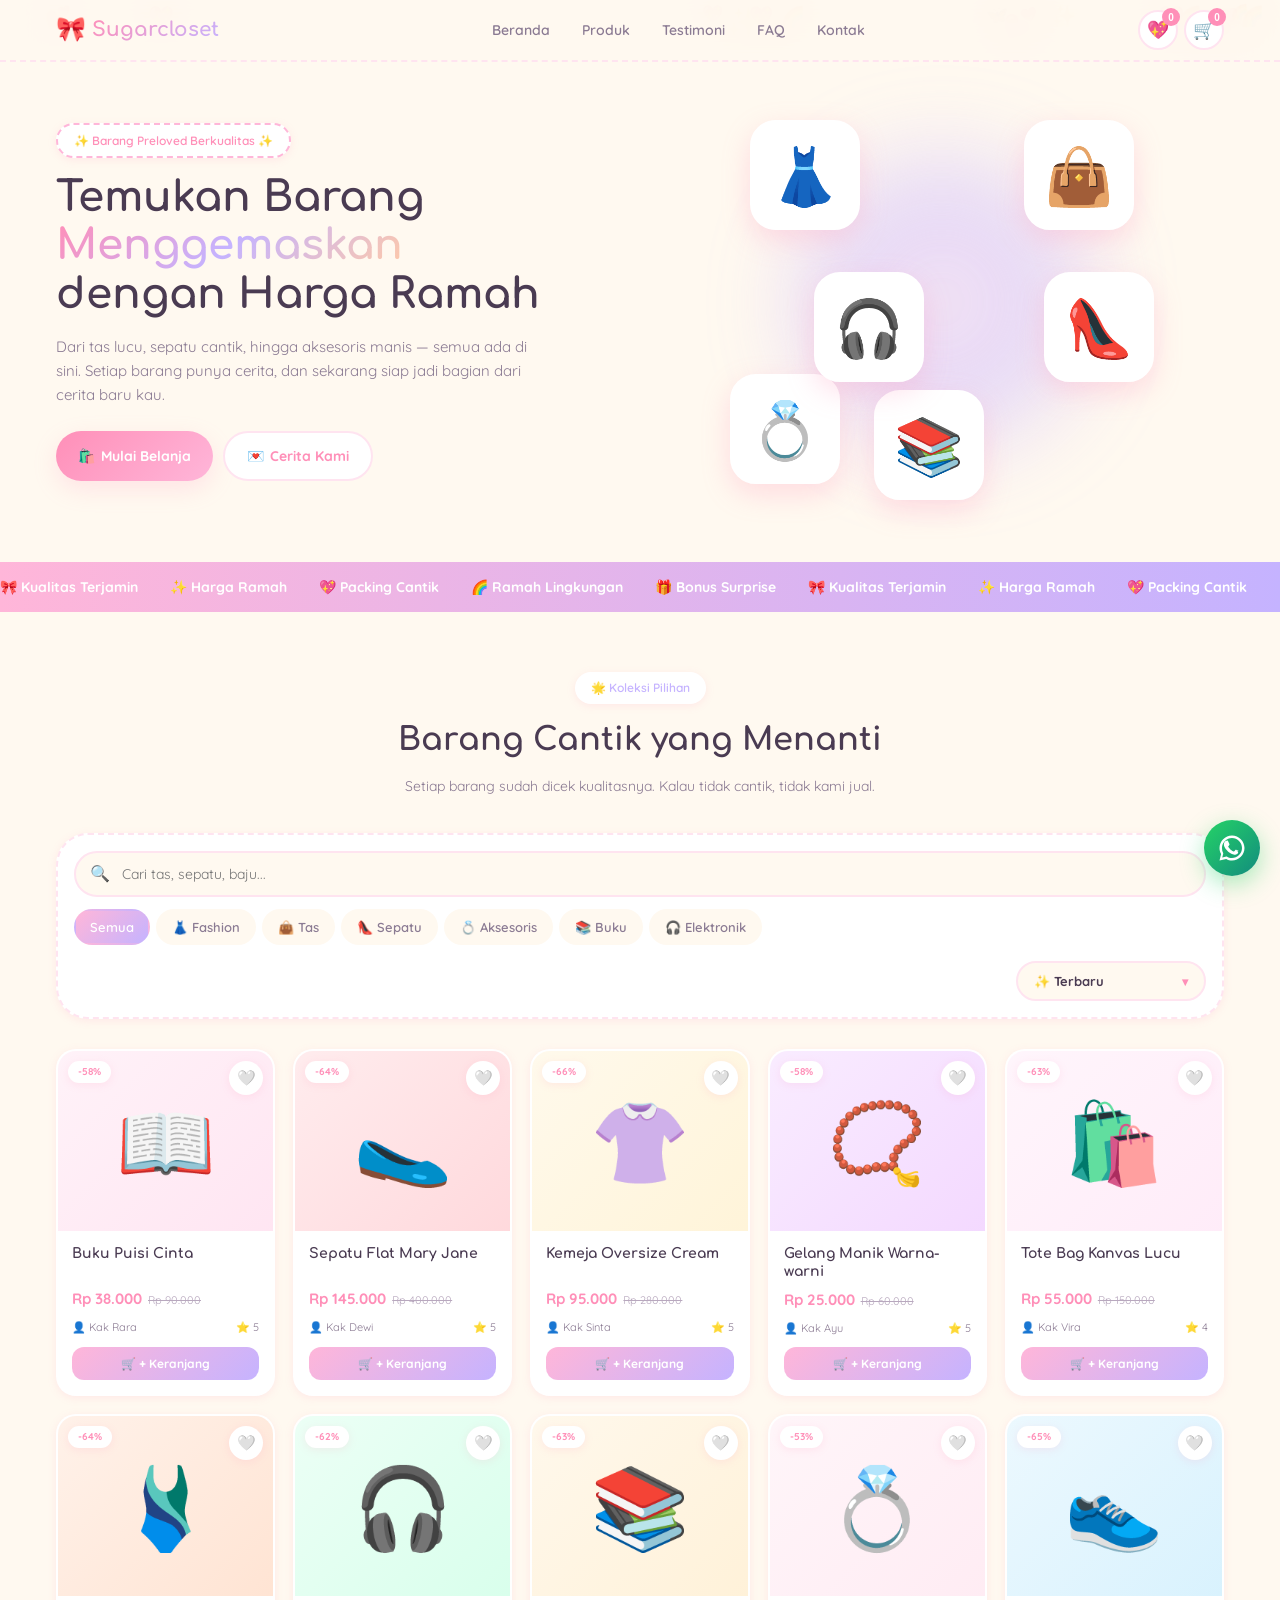
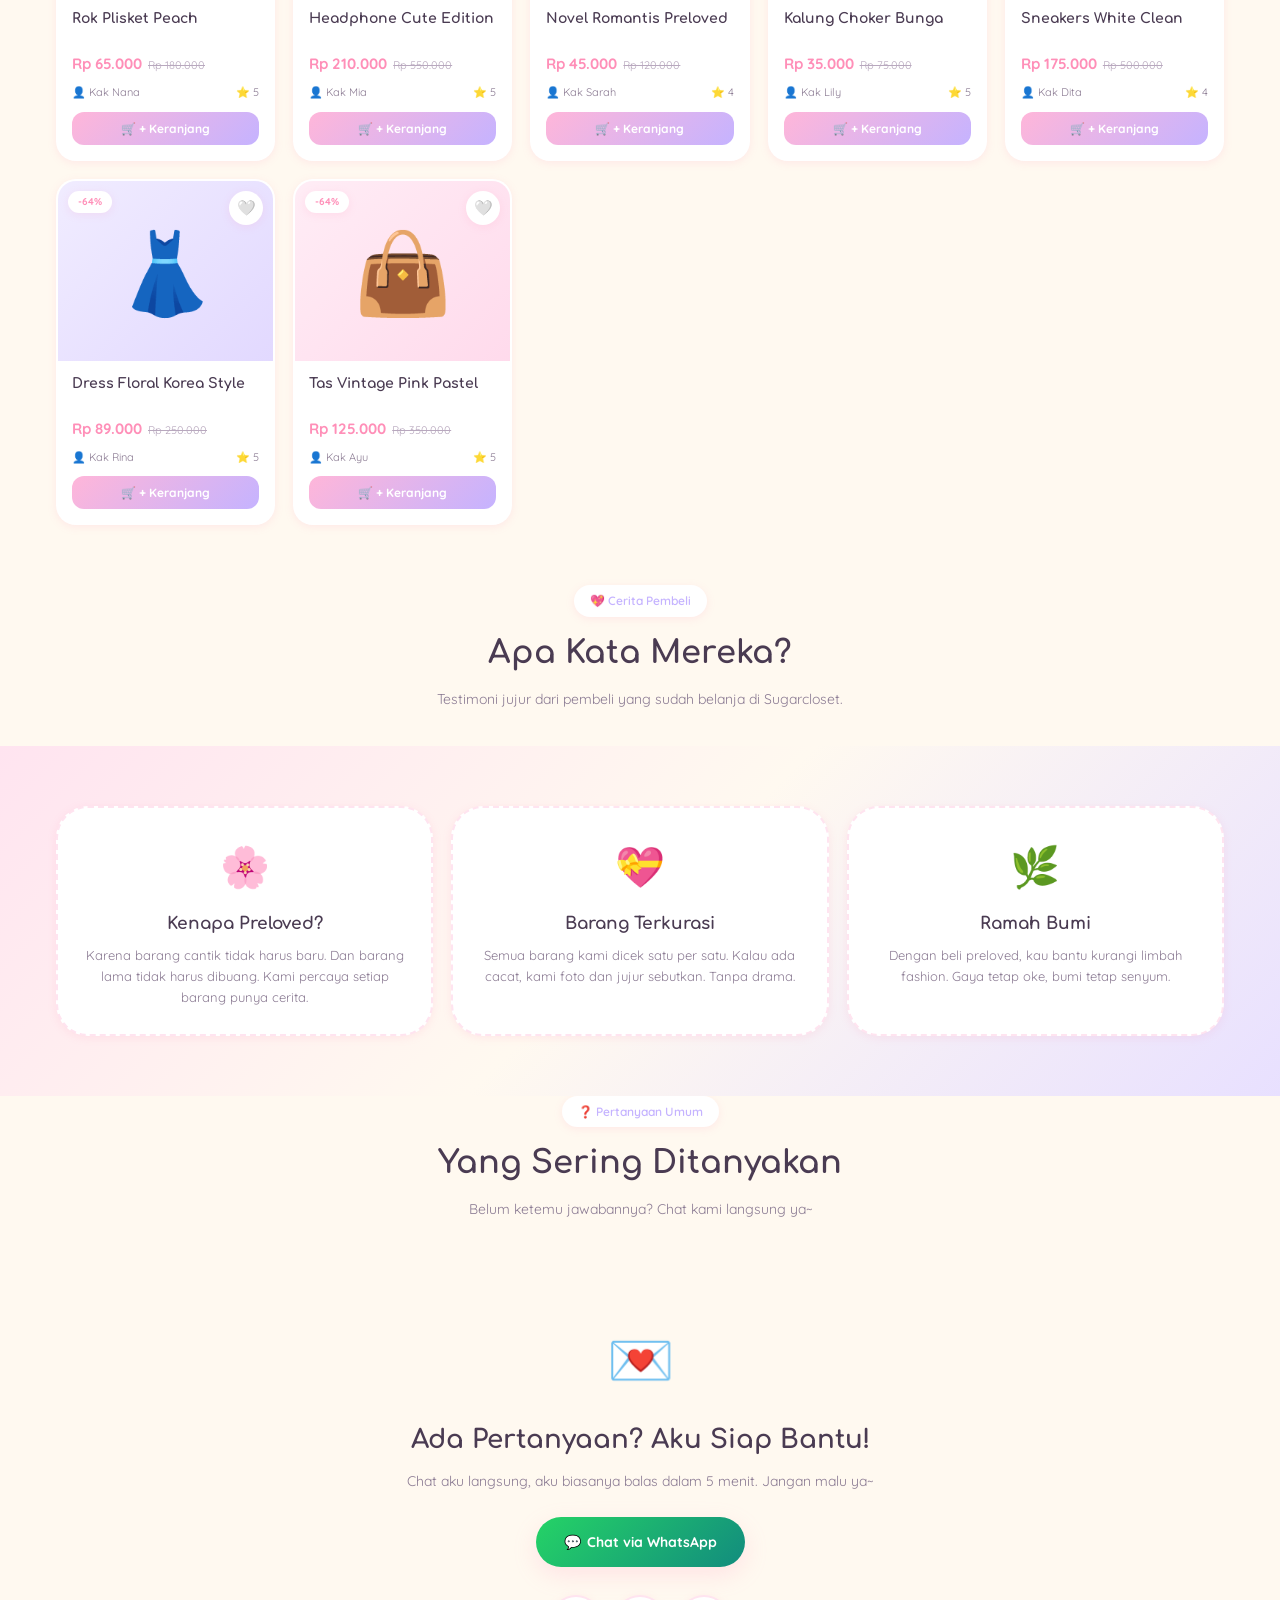
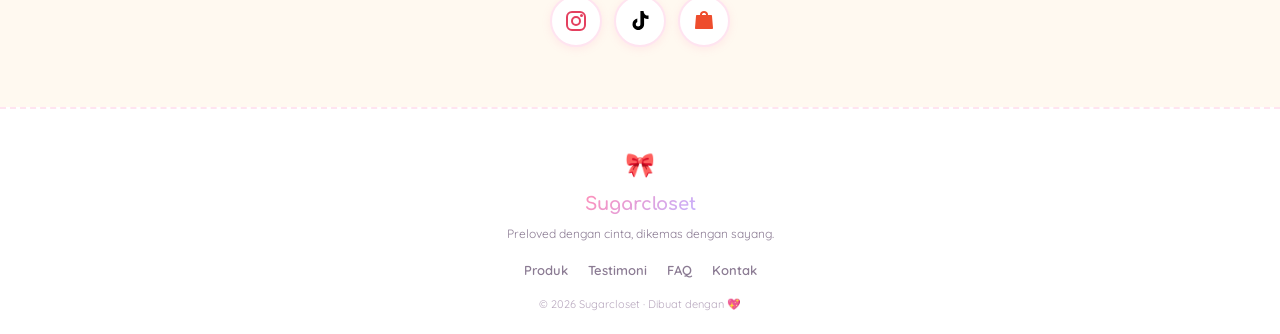
==== index.html @ 489ee8f9 "Update index.html" ====
<!DOCTYPE html>
<html lang="id">
<head>
<meta charset="UTF-8">
<meta name="viewport" content="width=device-width, initial-scale=1.0, maximum-scale=1.0">
<title>✿ Sugarcloset — Preloved dengan Cinta, Harga Ramah ✿</title>

<!-- SEO Meta Tags -->
<meta name="description" content="Sugarcloset — Toko preloved dengan barang cantik, harga ramah, dan packing menggemaskan. Tas, sepatu, dress, aksesoris, dan buku dengan kualitas terkurasi.">
<meta name="keywords" content="preloved, thrift, tas bekas, dress bekas, sepatu preloved, aksesoris murah, toko online, sugarcloset">
<meta name="author" content="Sugarcloset">
<meta name="theme-color" content="#FFB6D9">

<!-- Open Graph (WhatsApp, Facebook, dll) -->
<meta property="og:title" content="✿ Sugarcloset — Preloved dengan Cinta">
<meta property="og:description" content="Barang cantik, harga ramah, packing menggemaskan. Cek koleksi preloved pilihan kami!">
<meta property="og:type" content="website">
<meta property="og:image" content="https://hansxf-ui.github.io/preview.jpg">
<meta property="og:url" content="https://hansxf-ui.github.io/">
<meta property="og:site_name" content="Sugarcloset">

<!-- Twitter Card -->
<meta name="twitter:card" content="summary_large_image">
<meta name="twitter:title" content="✿ Sugarcloset — Preloved dengan Cinta">
<meta name="twitter:description" content="Barang cantik, harga ramah, packing menggemaskan.">

<link rel="preconnect" href="https://fonts.googleapis.com">
<link rel="preconnect" href="https://fonts.gstatic.com" crossorigin>
<link href="https://fonts.googleapis.com/css2?family=Quicksand:wght@400;500;600;700&family=Comfortaa:wght@400;600;700&display=swap" rel="stylesheet">
<link rel="stylesheet" href="style.css">
<link rel="icon" href="data:image/svg+xml,<svg xmlns='http://www.w3.org/2000/svg' viewBox='0 0 100 100'><text y='.9em' font-size='90'>🎀</text></svg>">

<!-- Structured Data (Google Rich Snippet) -->
<script type="application/ld+json">
{
  "@context": "https://schema.org",
  "@type": "Store",
  "name": "Sugarcloset",
  "description": "Toko preloved dengan barang cantik, harga ramah, dan packing menggemaskan.",
  "url": "https://hansxf-ui.github.io/",
  "telephone": "+6281234567890",
  "priceRange": "Rp",
  "address": {
    "@type": "PostalAddress",
    "addressCountry": "ID"
  },
  "aggregateRating": {
    "@type": "AggregateRating",
    "ratingValue": "4.9",
    "reviewCount": "127"
  }
}
</script>
</head>
<body>

<div class="floating-hearts" id="floatingHearts"></div>

<header class="header">
    <div class="container header-inner">
        <a href="#" class="logo">
            <span class="logo-icon">🎀</span>
            <span class="logo-text">Sugarcloset</span>
        </a>
        <nav class="nav">
            <a href="#home" class="nav-link">Beranda</a>
            <a href="#products" class="nav-link">Produk</a>
            <a href="#testimonials" class="nav-link">Testimoni</a>
            <a href="#faq" class="nav-link">FAQ</a>
            <a href="#contact" class="nav-link">Kontak</a>
        </nav>
        <div class="header-actions">
            <button class="icon-btn" id="favBtn" title="Favorit">
                <span>💖</span><span class="badge" id="favCount">0</span>
            </button>
            <button class="icon-btn" id="cartBtn" title="Keranjang">
                <span>🛒</span><span class="badge" id="cartCount">0</span>
            </button>
            <button class="icon-btn menu-btn" id="menuBtn" title="Menu">
                <span>☰</span>
            </button>
        </div>
    </div>
</header>

<section class="hero" id="home">
    <div class="container hero-inner">
        <div class="hero-content">
            <span class="hero-badge">✨ Barang Preloved Berkualitas ✨</span>
            <h1 class="hero-title">
                Temukan Barang<br>
                <span class="highlight">Menggemaskan</span><br>
                dengan Harga Ramah
            </h1>
            <p class="hero-desc">
                Dari tas lucu, sepatu cantik, hingga aksesoris manis — semua ada di sini.
                Setiap barang punya cerita, dan sekarang siap jadi bagian dari cerita baru kau.
            </p>
            <div class="hero-actions">
                <a href="#products" class="btn btn-primary"><span>🛍️</span> Mulai Belanja</a>
                <a href="#about" class="btn btn-secondary"><span>💌</span> Cerita Kami</a>
            </div>
        </div>

        <div class="hero-illustration">
            <div class="hero-blob"></div>
            <div class="hero-card c1">👗</div>
            <div class="hero-card c2">👜</div>
            <div class="hero-card c3">👠</div>
            <div class="hero-card c4">💍</div>
            <div class="hero-card c5">📚</div>
            <div class="hero-card c6">🎧</div>
        </div>
    </div>
</section>

<div class="marquee">
    <div class="marquee-track">
        <span>🎀 Kualitas Terjamin</span>
        <span>✨ Harga Ramah</span>
        <span>💖 Packing Cantik</span>
        <span>🌈 Ramah Lingkungan</span>
        <span>🎁 Bonus Surprise</span>
        <span>🎀 Kualitas Terjamin</span>
        <span>✨ Harga Ramah</span>
        <span>💖 Packing Cantik</span>
        <span>🌈 Ramah Lingkungan</span>
        <span>🎁 Bonus Surprise</span>
    </div>
</div>

<section class="products" id="products">
    <div class="container">
        <div class="section-head">
            <span class="section-badge">🌟 Koleksi Pilihan</span>
            <h2 class="section-title">Barang Cantik yang Menanti</h2>
            <p class="section-desc">Setiap barang sudah dicek kualitasnya. Kalau tidak cantik, tidak kami jual.</p>
        </div>

        <div class="filter-bar">
            <div class="search-box">
                <span class="search-icon">🔍</span>
                <input type="text" id="searchInput" placeholder="Cari tas, sepatu, baju...">
            </div>
            <div class="categories" id="categories">
                <button class="cat-btn active" data-cat="all">Semua</button>
                <button class="cat-btn" data-cat="fashion">👗 Fashion</button>
                <button class="cat-btn" data-cat="tas">👜 Tas</button>
                <button class="cat-btn" data-cat="sepatu">👠 Sepatu</button>
                <button class="cat-btn" data-cat="aksesoris">💍 Aksesoris</button>
                <button class="cat-btn" data-cat="buku">📚 Buku</button>
                <button class="cat-btn" data-cat="elektronik">🎧 Elektronik</button>
            </div>
            <div class="sort-box">
                <div class="custom-select" id="sortWrapper">
                    <button class="custom-select-btn" id="sortBtn" type="button">
                        <span id="sortLabel">✨ Terbaru</span>
                        <span class="custom-select-arrow">▾</span>
                    </button>
                    <div class="custom-select-options" id="sortOptions">
                        <div class="custom-select-option active" data-value="newest">✨ Terbaru</div>
                        <div class="custom-select-option" data-value="cheap">💰 Termurah</div>
                        <div class="custom-select-option" data-value="expensive">💎 Termahal</div>
                        <div class="custom-select-option" data-value="popular">🔥 Terpopuler</div>
                    </div>
                </div>
            </div>
        </div>

        <div class="product-grid" id="productGrid"></div>

        <div class="empty-state" id="emptyState" style="display:none;">
            <div class="empty-icon">🥺</div>
            <h3>Tidak ada barang ditemukan</h3>
            <p>Coba kata kunci lain atau pilih kategori berbeda ya~</p>
        </div>
    </div>
</section>

<!-- ═══ TESTIMONI ═══ -->
<section class="testimonials" id="testimonials">
    <div class="container">
        <div class="section-head">
            <span class="section-badge">💖 Cerita Pembeli</span>
            <h2 class="section-title">Apa Kata Mereka?</h2>
            <p class="section-desc">Testimoni jujur dari pembeli yang sudah belanja di Sugarcloset.</p>
        </div>
        <div class="testimonial-grid" id="testimonialGrid"></div>
    </div>
</section>

<section class="about" id="about">
    <div class="container about-inner">
        <div class="about-card">
            <div class="about-icon">🌸</div>
            <h3>Kenapa Preloved?</h3>
            <p>Karena barang cantik tidak harus baru. Dan barang lama tidak harus dibuang. Kami percaya setiap barang punya cerita.</p>
        </div>
        <div class="about-card">
            <div class="about-icon">💝</div>
            <h3>Barang Terkurasi</h3>
            <p>Semua barang kami dicek satu per satu. Kalau ada cacat, kami foto dan jujur sebutkan. Tanpa drama.</p>
        </div>
        <div class="about-card">
            <div class="about-icon">🌿</div>
            <h3>Ramah Bumi</h3>
            <p>Dengan beli preloved, kau bantu kurangi limbah fashion. Gaya tetap oke, bumi tetap senyum.</p>
        </div>
    </div>
</section>

<!-- ═══ FAQ ═══ -->
<section class="faq" id="faq">
    <div class="container">
        <div class="section-head">
            <span class="section-badge">❓ Pertanyaan Umum</span>
            <h2 class="section-title">Yang Sering Ditanyakan</h2>
            <p class="section-desc">Belum ketemu jawabannya? Chat kami langsung ya~</p>
        </div>
        <div class="faq-list" id="faqList"></div>
    </div>
</section>

<section class="contact" id="contact">
    <div class="container contact-inner">
        <div class="contact-emoji">💌</div>
        <h2 class="contact-title">Ada Pertanyaan? Aku Siap Bantu!</h2>
        <p class="contact-desc">Chat aku langsung, aku biasanya balas dalam 5 menit. Jangan malu ya~</p>
        <a href="https://wa.me/6281234567890?text=Halo%20kak%2C%20saya%20mau%20tanya" target="_blank" class="btn btn-wa">
            <span>💬</span> Chat via WhatsApp
        </a>
        <div class="socials">
            <a href="#" class="social social-ig" title="Instagram" target="_blank">
                <svg viewBox="0 0 24 24" fill="none" xmlns="http://www.w3.org/2000/svg">
                    <rect x="3" y="3" width="18" height="18" rx="5" stroke="currentColor" stroke-width="2"/>
                    <circle cx="12" cy="12" r="4" stroke="currentColor" stroke-width="2"/>
                    <circle cx="17.5" cy="6.5" r="1.5" fill="currentColor"/>
                </svg>
            </a>
            <a href="#" class="social social-tiktok" title="TikTok" target="_blank">
                <svg viewBox="0 0 24 24" fill="currentColor" xmlns="http://www.w3.org/2000/svg">
                    <path d="M19.5 6.5C18.4 6.5 17.4 6 16.7 5.2C16 4.4 15.6 3.4 15.6 2.3V2H12.4V15.2C12.4 16.5 11.4 17.5 10.1 17.5C8.8 17.5 7.8 16.5 7.8 15.2C7.8 14.2 8.4 13.3 9.3 12.9V9.6C6.6 10.1 4.5 12.4 4.5 15.2C4.5 18.4 7.1 21 10.3 21C13.5 21 16.1 18.4 16.1 15.2V9C17.2 9.7 18.5 10.1 19.9 10.1H20.5V6.5H19.5Z"/>
                </svg>
            </a>
            <a href="#" class="social social-shopee" title="Shopee" target="_blank">
                <svg viewBox="0 0 24 24" fill="currentColor" xmlns="http://www.w3.org/2000/svg">
                    <path d="M12 2C9.8 2 8 3.5 8 5.5V6H5C4.4 6 4 6.4 4 7L3 19C3 19.6 3.4 20 4 20H20C20.6 20 21 19.6 21 19L20 7C20 6.4 19.6 6 19 6H16V5.5C16 3.5 14.2 2 12 2ZM10 5.5C10 4.6 10.9 4 12 4C13.1 4 14 4.6 14 5.5V6H10V5.5Z"/>
                </svg>
            </a>
        </div>
    </div>
</section>

<footer class="footer">
    <div class="container footer-inner">
        <div class="footer-brand">
            <span class="logo-icon">🎀</span>
            <span class="logo-text">Sugarcloset</span>
            <p>Preloved dengan cinta, dikemas dengan sayang.</p>
        </div>
        <div class="footer-links">
            <a href="#products">Produk</a>
            <a href="#testimonials">Testimoni</a>
            <a href="#faq">FAQ</a>
            <a href="#contact">Kontak</a>
        </div>
        <div class="footer-copy"><p>© 2026 Sugarcloset · Dibuat dengan 💖</p></div>
    </div>
</footer>

<a href="https://wa.me/6281234567890?text=Halo%20kak%2C%20saya%20mau%20tanya" target="_blank" class="wa-float" id="waFloat" title="Chat WhatsApp">
    <svg viewBox="0 0 24 24" fill="currentColor" xmlns="http://www.w3.org/2000/svg">
        <path d="M17.5 14.4C17.2 14.2 15.7 13.5 15.4 13.4C15.1 13.3 14.9 13.2 14.7 13.5C14.5 13.8 14 14.4 13.8 14.6C13.6 14.8 13.5 14.8 13.2 14.7C12.9 14.5 11.9 14.2 10.7 13.1C9.8 12.3 9.2 11.3 9 11C8.9 10.7 9 10.6 9.2 10.4C9.3 10.3 9.5 10 9.6 9.9C9.7 9.7 9.8 9.6 9.9 9.4C10 9.2 10 9 9.9 8.8C9.8 8.7 9.2 7.2 8.9 6.6C8.7 6 8.4 6.1 8.2 6.1C8 6.1 7.8 6.1 7.5 6.1C7.3 6.1 6.9 6.2 6.6 6.5C6.3 6.8 5.5 7.6 5.5 9.1C5.5 10.6 6.6 12.1 6.7 12.3C6.9 12.4 8.7 15.3 11.5 16.5C13.8 17.5 14.3 17.4 14.7 17.3C15.1 17.3 16.4 16.7 16.7 16.1C17 15.5 17 15 16.9 14.9C16.8 14.8 16.7 14.7 16.4 14.6C16.1 14.5 15.4 14.2 15.1 14.1"/>
        <path d="M12 2C6.5 2 2 6.5 2 12C2 13.8 2.5 15.4 3.3 16.8L2 22L7.4 20.7C8.8 21.5 10.3 22 12 22C17.5 22 22 17.5 22 12C22 6.5 17.5 2 12 2ZM12 20C10.5 20 9.1 19.6 7.8 18.8L7.5 18.7L4.2 19.5L5 16.3L4.9 16C4.3 14.8 4 13.5 4 12C4 7.6 7.6 4 12 4C16.4 4 20 7.6 20 12C20 16.4 16.4 20 12 20Z"/>
    </svg>
    <span class="wa-float-tooltip">Chat kami 💬</span>
</a>

<button class="back-to-top" id="backToTop" title="Ke Atas">↑</button>

<div class="modal" id="productModal">
    <div class="modal-content">
        <button class="modal-close" id="modalClose">✖</button>
        <div class="modal-body" id="modalBody"></div>
    </div>
</div>

<div class="modal" id="cartModal">
    <div class="modal-content modal-cart">
        <button class="modal-close" id="cartClose">✖</button>
        <h2 class="modal-title">🛒 Keranjang Belanja</h2>
        <div id="cartItems" class="cart-items"></div>
        <div class="cart-total"><span>Total:</span><strong id="cartTotal">Rp 0</strong></div>
        <button class="btn btn-primary btn-full" id="checkoutBtn"><span>💌</span> Checkout Sekarang</button>
    </div>
</div>

<div class="modal" id="favModal">
    <div class="modal-content modal-cart">
        <button class="modal-close" id="favClose">✖</button>
        <h2 class="modal-title">💖 Favorit Kamu</h2>
        <div id="favItems" class="cart-items"></div>
    </div>
</div>

<div class="modal" id="checkoutModal">
    <div class="modal-content modal-checkout">
        <button class="modal-close" id="checkoutClose">✖</button>
        <h2 class="modal-title">📝 Isi Data Pengiriman</h2>
        <p class="modal-subtitle">Data ini akan dikirim ke penjual via WhatsApp</p>

        <form id="checkoutForm" class="checkout-form">
            <div class="form-row">
                <label>Nama Penerima *</label>
                <input type="text" id="cName" required placeholder="Contoh: Rina Ayu">
            </div>
            <div class="form-row">
                <label>No. WhatsApp *</label>
                <input type="tel" id="cPhone" required placeholder="08123456789">
            </div>
            <div class="form-row">
                <label>Alamat Lengkap *</label>
                <textarea id="cAddress" required rows="3" placeholder="Jalan, No. Rumah, Kelurahan, Kecamatan, Kota, Kode Pos"></textarea>
            </div>
            <div class="form-row">
                <label>Catatan (opsional)</label>
                <textarea id="cNotes" rows="2" placeholder="Contoh: Tolong packing rapi, warna alternatif, dll"></textarea>
            </div>
            <div class="checkout-summary">
                <div class="checkout-summary-row">
                    <span>Total Item:</span>
                    <strong id="coItems">0</strong>
                </div>
                <div class="checkout-summary-row">
                    <span>Total Bayar:</span>
                    <strong id="coTotal">Rp 0</strong>
                </div>
            </div>
            <div class="checkout-actions">
                <button type="button" class="btn btn-secondary" id="checkoutCancel">Batal</button>
                <button type="submit" class="btn btn-wa"><span>💬</span> Kirim ke WhatsApp</button>
            </div>
        </form>
    </div>
</div>

<div class="toast" id="toast"></div>

<script src="products.js"></script>
<script src="script.js"></script>
</body>
</html>
---- style.css ----
/* ═══════════════════════════════════════════
   SUGARCLOSET — Clean Final
   ═══════════════════════════════════════════ */

:root {
    --pink: #FFB6D9;
    --pink-dark: #FF8FB8;
    --pink-light: #FFE4F0;
    --lavender: #C5B3FF;
    --mint: #B3FFD9;
    --peach: #FFC9A8;
    --cream: #FFF9F0;
    --text: #4A3B52;
    --text-soft: #8B7B93;
    --text-mute: #B8A8BE;
    --white: #FFFFFF;
    --shadow-sm: 0 2px 8px rgba(255, 143, 184, 0.15);
    --shadow-md: 0 8px 24px rgba(255, 143, 184, 0.20);
    --shadow-lg: 0 16px 48px rgba(255, 143, 184, 0.25);
    --radius-sm: 12px;
    --radius-md: 20px;
    --radius-lg: 32px;
    --radius-xl: 40px;
    --font-head: 'Comfortaa', cursive;
    --font-body: 'Quicksand', sans-serif;
}

* { margin: 0; padding: 0; box-sizing: border-box; }
html { scroll-behavior: smooth; }

body {
    font-family: var(--font-body);
    background: var(--cream);
    color: var(--text);
    line-height: 1.6;
    overflow-x: hidden;
    width: 100%;
}

img, svg { max-width: 100%; height: auto; }

.container {
    max-width: 1200px;
    margin: 0 auto;
    padding: 0 16px;
    width: 100%;
}

/* ═══ Floating ═══ */
.floating-hearts {
    position: fixed;
    top: 0; left: 0;
    width: 100%; height: 100%;
    pointer-events: none;
    z-index: 0;
    overflow: hidden;
}

.floating-hearts span {
    position: absolute;
    font-size: 18px;
    opacity: 0.35;
    animation: floatUp linear infinite;
}

@keyframes floatUp {
    0% { transform: translateY(100vh) rotate(0deg); opacity: 0; }
    10% { opacity: 0.35; }
    90% { opacity: 0.35; }
    100% { transform: translateY(-100px) rotate(360deg); opacity: 0; }
}

/* ═══ Header ═══ */
.header {
    position: sticky;
    top: 0;
    background: rgba(255, 249, 240, 0.9);
    backdrop-filter: blur(20px);
    -webkit-backdrop-filter: blur(20px);
    border-bottom: 2px dashed var(--pink-light);
    z-index: 100;
    padding: 10px 0;
}

.header-inner {
    display: flex;
    align-items: center;
    justify-content: space-between;
    gap: 12px;
    position: relative;
}

.logo {
    display: flex;
    align-items: center;
    gap: 6px;
    text-decoration: none;
    color: var(--text);
    font-family: var(--font-head);
    font-weight: 700;
    font-size: 20px;
    flex-shrink: 0;
}

.logo-icon { font-size: 24px; }

.logo-text {
    background: linear-gradient(135deg, var(--pink-dark), var(--lavender));
    -webkit-background-clip: text;
    -webkit-text-fill-color: transparent;
    background-clip: text;
}

.nav { display: flex; gap: 4px; }

.nav-link {
    text-decoration: none;
    color: var(--text-soft);
    font-weight: 600;
    padding: 8px 14px;
    border-radius: var(--radius-sm);
    transition: all 0.3s;
    font-size: 14px;
}

.nav-link:hover {
    background: var(--pink-light);
    color: var(--pink-dark);
}

.header-actions { display: flex; gap: 6px; flex-shrink: 0; }

.icon-btn {
    background: var(--white);
    border: 2px solid var(--pink-light);
    width: 40px;
    height: 40px;
    border-radius: 50%;
    cursor: pointer;
    display: flex;
    align-items: center;
    justify-content: center;
    font-size: 18px;
    position: relative;
    transition: all 0.3s;
    padding: 0;
}

.icon-btn:hover {
    transform: scale(1.08);
    border-color: var(--pink);
}

.badge {
    position: absolute;
    top: -4px;
    right: -4px;
    background: var(--pink-dark);
    color: white;
    font-size: 10px;
    font-weight: 700;
    min-width: 18px;
    height: 18px;
    border-radius: 50%;
    display: flex;
    align-items: center;
    justify-content: center;
    padding: 0 4px;
}

.menu-btn { display: none; }

/* ═══ Hero ═══ */
.hero {
    padding: 50px 0 70px;
    position: relative;
    z-index: 1;
}

.hero-inner {
    display: grid;
    grid-template-columns: 1fr 1fr;
    gap: 40px;
    align-items: center;
}

.hero-badge {
    display: inline-block;
    background: var(--white);
    color: var(--pink-dark);
    padding: 6px 16px;
    border-radius: var(--radius-xl);
    font-size: 12px;
    font-weight: 600;
    margin-bottom: 16px;
    box-shadow: var(--shadow-sm);
    border: 2px dashed var(--pink);
}

.hero-title {
    font-family: var(--font-head);
    font-size: 42px;
    font-weight: 700;
    line-height: 1.15;
    margin-bottom: 16px;
    color: var(--text);
}

.highlight {
    background: linear-gradient(135deg, var(--pink-dark), var(--lavender), var(--peach));
    -webkit-background-clip: text;
    -webkit-text-fill-color: transparent;
    background-clip: text;
}

.hero-desc {
    font-size: 15px;
    color: var(--text-soft);
    margin-bottom: 24px;
    max-width: 480px;
}

.hero-actions {
    display: flex;
    gap: 10px;
    flex-wrap: wrap;
}

/* ═══ Buttons ═══ */
.btn {
    display: inline-flex;
    align-items: center;
    gap: 6px;
    padding: 12px 22px;
    border-radius: var(--radius-xl);
    font-family: var(--font-body);
    font-weight: 700;
    font-size: 14px;
    cursor: pointer;
    text-decoration: none;
    border: none;
    transition: all 0.3s;
    white-space: nowrap;
}

.btn-primary {
    background: linear-gradient(135deg, var(--pink-dark), var(--pink));
    color: white;
    box-shadow: var(--shadow-md);
}

.btn-primary:hover {
    transform: translateY(-3px);
    box-shadow: var(--shadow-lg);
}

.btn-secondary {
    background: var(--white);
    color: var(--pink-dark);
    border: 2px solid var(--pink-light);
}

.btn-secondary:hover {
    background: var(--pink-light);
    transform: translateY(-3px);
}

.btn-wa {
    background: linear-gradient(135deg, #25D366, #128C7E);
    color: white;
    box-shadow: var(--shadow-md);
    padding: 14px 28px;
}

.btn-wa:hover {
    transform: translateY(-3px);
    box-shadow: var(--shadow-lg);
}

.btn-full { width: 100%; justify-content: center; }

/* ═══ Hero Illustration ═══ */
.hero-illustration {
    position: relative;
    width: 100%;
    max-width: 400px;
    height: 380px;
    margin: 0 auto;
}

.hero-blob {
    position: absolute;
    top: 50%; left: 50%;
    transform: translate(-50%, -50%);
    width: 320px; height: 320px;
    background: radial-gradient(circle, #FFE4F0 0%, #C5B3FF 50%, transparent 70%);
    border-radius: 50%;
    filter: blur(45px);
    opacity: 0.6;
    z-index: 1;
    animation: pulse 4s ease-in-out infinite;
}

@keyframes pulse {
    0%, 100% { transform: translate(-50%, -50%) scale(1); }
    50% { transform: translate(-50%, -50%) scale(1.08); }
}

.hero-card {
    position: absolute;
    background: var(--white);
    border-radius: 26px;
    box-shadow: 0 10px 28px rgba(255, 143, 184, 0.28);
    font-size: 56px;
    line-height: 1;
    display: flex;
    align-items: center;
    justify-content: center;
    width: 110px;
    height: 110px;
    z-index: 2;
    border: 3px solid var(--white);
    transition: transform 0.3s;
}

.hero-card:hover {
    transform: scale(1.15) rotate(5deg);
}

.c1 { top: 2%;   left: 2%;    animation: float1 6s ease-in-out infinite; }
.c2 { top: 2%;   right: 2%;   animation: float2 5s ease-in-out infinite; }
.c3 { top: 42%;  right: -3%;  animation: float3 7s ease-in-out infinite; }
.c4 { bottom: 2%; left: -3%;  animation: float1 6.5s ease-in-out infinite; }
.c5 { bottom: -2%; left: 33%; animation: float2 5.5s ease-in-out infinite; }
.c6 { top: 42%;  left: 18%;   animation: float3 8s ease-in-out infinite; }

@keyframes float1 {
    0%, 100% { transform: translateY(0) rotate(0deg); }
    50% { transform: translateY(-12px) rotate(4deg); }
}
@keyframes float2 {
    0%, 100% { transform: translateY(0) rotate(0deg); }
    50% { transform: translateY(-16px) rotate(-4deg); }
}
@keyframes float3 {
    0%, 100% { transform: translateY(0) rotate(0deg); }
    50% { transform: translateY(-10px) rotate(2deg); }
}

/* ═══ Marquee ═══ */
.marquee {
    background: linear-gradient(90deg, var(--pink), var(--lavender), var(--peach), var(--pink));
    background-size: 300% 100%;
    padding: 14px 0;
    overflow: hidden;
    animation: gradientShift 8s ease infinite;
}

@keyframes gradientShift {
    0%, 100% { background-position: 0% 50%; }
    50% { background-position: 100% 50%; }
}

.marquee-track {
    display: flex;
    gap: 32px;
    animation: scroll 30s linear infinite;
    white-space: nowrap;
    width: fit-content;
}

.marquee-track span {
    color: white;
    font-weight: 700;
    font-size: 14px;
}

@keyframes scroll {
    from { transform: translateX(0); }
    to { transform: translateX(-50%); }
}

/* ═══ Sections ═══ */
.products { padding: 60px 0; position: relative; z-index: 1; }

.section-head { text-align: center; margin-bottom: 36px; }

.section-badge {
    display: inline-block;
    background: var(--white);
    color: var(--lavender);
    padding: 6px 16px;
    border-radius: var(--radius-xl);
    font-size: 12px;
    font-weight: 600;
    margin-bottom: 10px;
    box-shadow: var(--shadow-sm);
}

.section-title {
    font-family: var(--font-head);
    font-size: 32px;
    font-weight: 700;
    margin-bottom: 10px;
    color: var(--text);
}

.section-desc {
    color: var(--text-soft);
    font-size: 14px;
    max-width: 480px;
    margin: 0 auto;
}

/* ═══ Filter ═══ */
.filter-bar {
    background: var(--white);
    padding: 16px;
    border-radius: var(--radius-lg);
    box-shadow: var(--shadow-sm);
    margin-bottom: 30px;
    display: flex;
    flex-direction: column;
    gap: 12px;
    border: 2px dashed var(--pink-light);
}

.search-box { position: relative; }

.search-icon {
    position: absolute;
    left: 16px;
    top: 50%;
    transform: translateY(-50%);
    font-size: 16px;
    pointer-events: none;
}

#searchInput {
    width: 100%;
    padding: 12px 16px 12px 46px;
    border: 2px solid var(--pink-light);
    border-radius: var(--radius-xl);
    font-family: var(--font-body);
    font-size: 14px;
    outline: none;
    transition: all 0.3s;
    background: var(--cream);
    color: var(--text);
}

#searchInput:focus {
    border-color: var(--pink);
    background: var(--white);
}

.categories {
    display: flex;
    gap: 6px;
    overflow-x: auto;
    padding-bottom: 4px;
    -webkit-overflow-scrolling: touch;
    scrollbar-width: none;
}

.categories::-webkit-scrollbar { display: none; }

.cat-btn {
    background: var(--cream);
    border: 2px solid transparent;
    padding: 8px 14px;
    border-radius: var(--radius-xl);
    font-family: var(--font-body);
    font-weight: 600;
    font-size: 13px;
    cursor: pointer;
    transition: all 0.3s;
    color: var(--text-soft);
    white-space: nowrap;
    flex-shrink: 0;
}

.cat-btn:hover { background: var(--pink-light); color: var(--pink-dark); }

.cat-btn.active {
    background: linear-gradient(135deg, var(--pink), var(--lavender));
    color: white;
}

/* ═══ Custom Dropdown ═══ */
.sort-box {
    display: flex;
    justify-content: flex-end;
    position: relative;
}

.custom-select {
    position: relative;
    width: 100%;
    max-width: 190px;
}

.custom-select-btn {
    width: 100%;
    padding: 10px 16px;
    border: 2px solid var(--pink-light);
    border-radius: var(--radius-xl);
    background: var(--cream);
    font-family: var(--font-body);
    font-weight: 700;
    font-size: 13px;
    color: var(--text);
    cursor: pointer;
    display: flex;
    align-items: center;
    justify-content: space-between;
    gap: 8px;
    transition: all 0.3s;
}

.custom-select-btn:hover,
.custom-select.open .custom-select-btn {
    border-color: var(--pink);
    background: var(--white);
    box-shadow: var(--shadow-sm);
}

.custom-select-arrow {
    font-size: 12px;
    color: var(--pink-dark);
    transition: transform 0.3s;
}

.custom-select.open .custom-select-arrow {
    transform: rotate(180deg);
}

.custom-select-options {
    position: absolute;
    top: calc(100% + 6px);
    right: 0;
    min-width: 100%;
    background: var(--white);
    border: 2px solid var(--pink-light);
    border-radius: var(--radius-md);
    box-shadow: var(--shadow-md);
    padding: 6px;
    display: none;
    flex-direction: column;
    gap: 2px;
    z-index: 50;
}

.custom-select.open .custom-select-options {
    display: flex;
    animation: dropdownIn 0.2s ease;
}

@keyframes dropdownIn {
    from { opacity: 0; transform: translateY(-6px); }
    to { opacity: 1; transform: translateY(0); }
}

.custom-select-option {
    padding: 10px 14px;
    border-radius: var(--radius-sm);
    font-size: 13px;
    font-weight: 600;
    color: var(--text-soft);
    cursor: pointer;
    transition: all 0.2s;
    white-space: nowrap;
}

.custom-select-option:hover {
    background: var(--pink-light);
    color: var(--pink-dark);
}

.custom-select-option.active {
    background: linear-gradient(135deg, var(--pink), var(--lavender));
    color: white;
}

/* ═══ Product Grid ═══ */
.product-grid {
    display: grid;
    grid-template-columns: repeat(auto-fill, minmax(200px, 1fr));
    gap: 18px;
}

.product-card {
    background: var(--white);
    border-radius: var(--radius-md);
    overflow: hidden;
    box-shadow: var(--shadow-sm);
    transition: all 0.3s;
    cursor: pointer;
    position: relative;
    border: 2px solid transparent;
}

.product-card:hover {
    transform: translateY(-6px);
    box-shadow: var(--shadow-lg);
    border-color: var(--pink-light);
}

.product-image {
    height: 180px;
    display: flex;
    align-items: center;
    justify-content: center;
    font-size: 80px;
    position: relative;
    overflow: hidden;
}

.product-emoji {
    transition: transform 0.4s;
    position: relative;
    z-index: 1;
}

.product-card:hover .product-emoji {
    transform: scale(1.15) rotate(-5deg);
}

.product-badge {
    position: absolute;
    top: 10px;
    left: 10px;
    background: var(--white);
    padding: 3px 10px;
    border-radius: var(--radius-xl);
    font-size: 10px;
    font-weight: 700;
    color: var(--pink-dark);
    box-shadow: var(--shadow-sm);
    z-index: 2;
}

.fav-toggle {
    position: absolute;
    top: 10px;
    right: 10px;
    background: var(--white);
    border: none;
    width: 34px;
    height: 34px;
    border-radius: 50%;
    cursor: pointer;
    font-size: 15px;
    display: flex;
    align-items: center;
    justify-content: center;
    box-shadow: var(--shadow-sm);
    transition: all 0.3s;
    z-index: 2;
    padding: 0;
}

.fav-toggle:hover { transform: scale(1.15); }
.fav-toggle.active { background: var(--pink-light); }

.product-info { padding: 14px; }

.product-name {
    font-family: var(--font-head);
    font-size: 14px;
    font-weight: 700;
    margin-bottom: 6px;
    color: var(--text);
    line-height: 1.3;
    min-height: 36px;
}

.product-price-row {
    display: flex;
    align-items: baseline;
    gap: 6px;
    margin-bottom: 8px;
    flex-wrap: wrap;
}

.product-price {
    font-size: 15px;
    font-weight: 700;
    color: var(--pink-dark);
}

.product-original {
    font-size: 11px;
    color: var(--text-mute);
    text-decoration: line-through;
}

.product-meta {
    display: flex;
    justify-content: space-between;
    align-items: center;
    font-size: 11px;
    color: var(--text-soft);
    margin-bottom: 10px;
}

.product-add {
    width: 100%;
    padding: 9px;
    background: linear-gradient(135deg, var(--pink), var(--lavender));
    color: white;
    border: none;
    border-radius: var(--radius-sm);
    font-family: var(--font-body);
    font-weight: 700;
    font-size: 12px;
    cursor: pointer;
    transition: all 0.3s;
}

.product-add:hover { transform: scale(1.03); }

/* ═══ Empty ═══ */
.empty-state { text-align: center; padding: 50px 20px; }
.empty-icon { font-size: 60px; margin-bottom: 16px; }
.empty-state h3 {
    font-family: var(--font-head);
    color: var(--text);
    margin-bottom: 6px;
    font-size: 18px;
}
.empty-state p { color: var(--text-soft); font-size: 14px; }

/* ═══ About ═══ */
.about {
    padding: 60px 0;
    background: linear-gradient(135deg, var(--pink-light) 0%, var(--cream) 50%, #E8E0FF 100%);
    position: relative;
    z-index: 1;
}

.about-inner {
    display: grid;
    grid-template-columns: repeat(auto-fit, minmax(240px, 1fr));
    gap: 18px;
}

.about-card {
    background: var(--white);
    padding: 26px 20px;
    border-radius: var(--radius-lg);
    text-align: center;
    box-shadow: var(--shadow-sm);
    transition: all 0.3s;
    border: 2px dashed var(--pink-light);
}

.about-card:hover { transform: translateY(-6px); box-shadow: var(--shadow-md); }
.about-icon { font-size: 40px; margin-bottom: 12px; }
.about-card h3 {
    font-family: var(--font-head);
    font-size: 17px;
    margin-bottom: 8px;
    color: var(--text);
}
.about-card p { color: var(--text-soft); font-size: 13px; }

/* ═══ Contact ═══ */
.contact { padding: 60px 0; text-align: center; position: relative; z-index: 1; }
.contact-emoji { font-size: 54px; margin-bottom: 16px; animation: bounce 2s infinite; }

@keyframes bounce {
    0%, 100% { transform: translateY(0); }
    50% { transform: translateY(-6px); }
}

.contact-title {
    font-family: var(--font-head);
    font-size: 26px;
    margin-bottom: 10px;
    color: var(--text);
}

.contact-desc { color: var(--text-soft); margin-bottom: 24px; font-size: 14px; }

.socials {
    display: flex;
    justify-content: center;
    gap: 12px;
    margin-top: 28px;
}

.social {
    width: 52px;
    height: 52px;
    background: var(--white);
    border-radius: 50%;
    display: flex;
    align-items: center;
    justify-content: center;
    text-decoration: none;
    box-shadow: var(--shadow-sm);
    transition: all 0.3s;
    border: 2px solid var(--pink-light);
}

.social svg {
    width: 24px;
    height: 24px;
    display: block;
}

.social-ig { color: #E4405F; }
.social-tiktok { color: #000000; }
.social-shopee { color: #EE4D2D; }

.social-ig:hover { background: #FFE0E9; border-color: #FFB0C8; transform: translateY(-4px) rotate(-8deg); }
.social-tiktok:hover { background: #E8E8E8; border-color: #B0B0B0; transform: translateY(-4px) rotate(-8deg); }
.social-shopee:hover { background: #FFE5DC; border-color: #FFB89E; transform: translateY(-4px) rotate(-8deg); }

/* ═══ Footer ═══ */
.footer {
    background: var(--white);
    padding: 36px 0 20px;
    border-top: 2px dashed var(--pink-light);
    position: relative;
    z-index: 1;
}

.footer-inner {
    display: flex;
    flex-direction: column;
    align-items: center;
    gap: 16px;
    text-align: center;
}

.footer-brand {
    display: flex;
    flex-direction: column;
    align-items: center;
    gap: 6px;
}

.footer-brand .logo-text {
    font-family: var(--font-head);
    font-weight: 700;
    font-size: 18px;
    background: linear-gradient(135deg, var(--pink-dark), var(--lavender));
    -webkit-background-clip: text;
    -webkit-text-fill-color: transparent;
    background-clip: text;
}

.footer-brand p { color: var(--text-soft); font-size: 12px; }

.footer-links { display: flex; gap: 20px; }
.footer-links a {
    color: var(--text-soft);
    text-decoration: none;
    font-weight: 600;
    font-size: 13px;
    transition: color 0.3s;
}
.footer-links a:hover { color: var(--pink-dark); }
.footer-copy { color: var(--text-mute); font-size: 11px; }

/* ═══ Modal ═══ */
.modal {
    position: fixed;
    inset: 0;
    background: rgba(74, 59, 82, 0.5);
    backdrop-filter: blur(8px);
    -webkit-backdrop-filter: blur(8px);
    display: none;
    align-items: center;
    justify-content: center;
    z-index: 1000;
    padding: 16px;
}

.modal.open { display: flex; }

.modal-content {
    background: var(--cream);
    border-radius: var(--radius-lg);
    max-width: 480px;
    width: 100%;
    max-height: 90vh;
    overflow-y: auto;
    position: relative;
    animation: slideUp 0.4s ease;
    border: 3px solid var(--white);
    box-shadow: var(--shadow-lg);
}

@keyframes slideUp {
    from { transform: translateY(30px); opacity: 0; }
    to { transform: translateY(0); opacity: 1; }
}

.modal-close {
    position: absolute;
    top: 12px;
    right: 12px;
    background: var(--white);
    border: none;
    width: 32px;
    height: 32px;
    border-radius: 50%;
    cursor: pointer;
    font-size: 14px;
    z-index: 10;
    box-shadow: var(--shadow-sm);
    transition: all 0.3s;
    display: flex;
    align-items: center;
    justify-content: center;
    padding: 0;
}

.modal-close:hover { transform: rotate(90deg); background: var(--pink-light); }

.modal-body { padding: 0; }

.modal-hero {
    height: 220px;
    display: flex;
    align-items: center;
    justify-content: center;
    font-size: 120px;
    border-radius: var(--radius-lg) var(--radius-lg) 0 0;
}

.modal-info { padding: 20px; }

.modal-cat {
    display: inline-block;
    background: var(--white);
    color: var(--pink-dark);
    padding: 3px 12px;
    border-radius: var(--radius-xl);
    font-size: 11px;
    font-weight: 700;
    margin-bottom: 10px;
}

.modal-name {
    font-family: var(--font-head);
    font-size: 20px;
    font-weight: 700;
    color: var(--text);
    margin-bottom: 10px;
}

.modal-price-row {
    display: flex;
    align-items: baseline;
    gap: 10px;
    margin-bottom: 14px;
    flex-wrap: wrap;
}

.modal-price { font-size: 22px; font-weight: 700; color: var(--pink-dark); }
.modal-original { color: var(--text-mute); text-decoration: line-through; font-size: 14px; }
.modal-discount {
    background: var(--mint);
    color: #0A6E4E;
    padding: 3px 10px;
    border-radius: var(--radius-xl);
    font-size: 11px;
    font-weight: 700;
}

.modal-desc { color: var(--text-soft); font-size: 13px; line-height: 1.7; margin-bottom: 16px; }

.modal-meta {
    display: grid;
    grid-template-columns: 1fr 1fr;
    gap: 10px;
    margin-bottom: 16px;
}

.modal-meta-item {
    background: var(--white);
    padding: 10px;
    border-radius: var(--radius-sm);
    font-size: 12px;
}

.modal-meta-item strong {
    display: block;
    color: var(--text-mute);
    font-size: 10px;
    text-transform: uppercase;
    margin-bottom: 2px;
}

.modal-actions { display: flex; gap: 8px; }
.modal-actions .btn { flex: 1; justify-content: center; }

/* ═══ Cart Modal ═══ */
.modal-cart { padding: 24px; max-width: 440px; }

.modal-title {
    font-family: var(--font-head);
    font-size: 19px;
    margin-bottom: 16px;
    color: var(--text);
}

.cart-items { max-height: 380px; overflow-y: auto; margin-bottom: 16px; }

.cart-item {
    display: flex;
    gap: 10px;
    padding: 10px;
    background: var(--white);
    border-radius: var(--radius-md);
    margin-bottom: 8px;
    align-items: center;
}

.cart-item-img {
    width: 54px;
    height: 54px;
    border-radius: var(--radius-sm);
    display: flex;
    align-items: center;
    justify-content: center;
    font-size: 28px;
    flex-shrink: 0;
}

.cart-item-info { flex: 1; min-width: 0; }

.cart-item-name {
    font-weight: 700;
    font-size: 12px;
    color: var(--text);
    margin-bottom: 3px;
    overflow: hidden;
    text-overflow: ellipsis;
    white-space: nowrap;
}

.cart-item-price { color: var(--pink-dark); font-weight: 700; font-size: 12px; }

.cart-item-remove {
    background: none;
    border: none;
    cursor: pointer;
    font-size: 16px;
    padding: 4px;
    transition: transform 0.3s;
}

.cart-item-remove:hover { transform: scale(1.2); }

.cart-empty { text-align: center; padding: 30px 20px; color: var(--text-soft); }
.cart-empty-icon { font-size: 50px; margin-bottom: 10px; }

.cart-total {
    display: flex;
    justify-content: space-between;
    align-items: center;
    padding: 14px;
    background: var(--pink-light);
    border-radius: var(--radius-md);
    margin-bottom: 14px;
    font-weight: 700;
    font-size: 14px;
}

.cart-total strong { font-size: 18px; color: var(--pink-dark); }

/* ═══ Toast ═══ */
.toast {
    position: fixed;
    bottom: 24px;
    left: 50%;
    transform: translateX(-50%) translateY(120px);
    background: linear-gradient(135deg, #FF8FB8 0%, #C5B3FF 100%);
    color: white;
    padding: 14px 26px;
    border-radius: 999px;
    font-family: var(--font-body);
    font-weight: 700;
    font-size: 13px;
    box-shadow: 0 10px 30px rgba(255, 143, 184, 0.5), 0 0 0 3px rgba(255, 255, 255, 0.95) inset;
    opacity: 0;
    transition: all 0.4s cubic-bezier(0.68, -0.55, 0.265, 1.55);
    z-index: 2000;
    pointer-events: none;
    max-width: 88vw;
    text-align: center;
    border: 2px solid rgba(255, 255, 255, 0.6);
    letter-spacing: 0.2px;
}

.toast.show {
    transform: translateX(-50%) translateY(0);
    opacity: 1;
}

/* ═══ Mobile ═══ */
@media (max-width: 900px) {
    .hero-inner { grid-template-columns: 1fr; gap: 30px; }
    .hero-illustration { max-width: 400px; height: 380px; }
    .hero-content { text-align: center; }
    .hero-desc { margin-left: auto; margin-right: auto; }
    .hero-actions { justify-content: center; }
    .hero-title { font-size: 32px; }
}

@media (max-width: 720px) {
    .nav {
        display: none;
        position: absolute;
        top: 100%;
        left: 0; right: 0;
        background: var(--cream);
        flex-direction: column;
        padding: 12px;
        gap: 2px;
        border-bottom: 2px dashed var(--pink-light);
        box-shadow: var(--shadow-sm);
    }

    .nav.open { display: flex; }

    .menu-btn { display: flex; }

    .hero { padding: 30px 0 50px; }
    .hero-title { font-size: 26px; }
    .hero-desc { font-size: 14px; }

    .hero-illustration { max-width: 360px; height: 340px; }
    .hero-card { width: 94px; height: 94px; font-size: 48px; border-radius: 22px; }
    .hero-blob { width: 280px; height: 280px; }

    .section-title { font-size: 24px; }
    .products, .about, .contact { padding: 40px 0; }

    .product-grid { grid-template-columns: repeat(2, 1fr); gap: 12px; }
    .product-image { height: 140px; font-size: 60px; }
    .product-info { padding: 10px; }
    .product-name { font-size: 12px; min-height: 32px; }
    .product-price { font-size: 13px; }

    .contact-title { font-size: 20px; }

    .modal-meta { grid-template-columns: 1fr; }
    .modal-hero { height: 180px; font-size: 100px; }
    .modal-name { font-size: 17px; }
}

@media (max-width: 400px) {
    .logo-text { font-size: 16px; }
    .logo-icon { font-size: 20px; }
    .icon-btn { width: 36px; height: 36px; font-size: 15px; }
    .hero-title { font-size: 22px; }
    .hero-illustration { max-width: 320px; height: 310px; }
    .hero-card { width: 84px; height: 84px; font-size: 42px; }
    .hero-blob { width: 240px; height: 240px; }
    .btn { padding: 10px 16px; font-size: 12px; }
    .product-grid { gap: 8px; }
    .product-image { height: 120px; font-size: 50px; }
    .product-name { font-size: 11px; }
    .product-price { font-size: 12px; }
    .product-add { font-size: 11px; padding: 7px; }
}

/* Scrollbar */
::-webkit-scrollbar { width: 6px; height: 6px; }
::-webkit-scrollbar-track { background: var(--cream); }
::-webkit-scrollbar-thumb { background: var(--pink); border-radius: 6px; }
::-webkit-scrollbar-thumb:hover { background: var(--pink-dark); }

/* ═══ Qty Selector di Keranjang ═══ */
.qty-selector {
    display: flex;
    align-items: center;
    gap: 3px;
    background: var(--pink-light);
    border-radius: var(--radius-xl);
    padding: 3px;
    flex-shrink: 0;
}

.qty-btn {
    width: 26px;
    height: 26px;
    border: none;
    background: var(--white);
    color: var(--pink-dark);
    border-radius: 50%;
    font-weight: 700;
    font-size: 14px;
    cursor: pointer;
    display: flex;
    align-items: center;
    justify-content: center;
    padding: 0;
    transition: all 0.2s;
    line-height: 1;
    font-family: var(--font-body);
}

.qty-btn:hover {
    background: var(--pink-dark);
    color: white;
    transform: scale(1.1);
}

.qty-btn:active {
    transform: scale(0.95);
}

.qty-value {
    min-width: 22px;
    text-align: center;
    font-weight: 700;
    font-size: 13px;
    color: var(--pink-dark);
}

/* ═══ Qty Selector di Keranjang ═══ */
.qty-selector {
    display: flex;
    align-items: center;
    gap: 3px;
    background: var(--pink-light);
    border-radius: var(--radius-xl);
    padding: 3px;
    flex-shrink: 0;
}

.qty-btn {
    width: 26px;
    height: 26px;
    border: none;
    background: var(--white);
    color: var(--pink-dark);
    border-radius: 50%;
    font-weight: 700;
    font-size: 14px;
    cursor: pointer;
    display: flex;
    align-items: center;
    justify-content: center;
    padding: 0;
    transition: all 0.2s;
    line-height: 1;
    font-family: var(--font-body);
}

.qty-btn:hover {
    background: var(--pink-dark);
    color: white;
    transform: scale(1.1);
}

.qty-btn:active { transform: scale(0.95); }

.qty-value {
    min-width: 22px;
    text-align: center;
    font-weight: 700;
    font-size: 13px;
    color: var(--pink-dark);
}

/* ═══ FOTO PRODUK ═══ */

/* Image upload box di admin */
.image-upload-box {
    position: relative;
    width: 100%;
    aspect-ratio: 1 / 1;
    max-width: 200px;
    border: 3px dashed var(--pink-light);
    border-radius: var(--radius-md);
    background: var(--cream);
    cursor: pointer;
    overflow: hidden;
    transition: all 0.3s;
    margin: 0 auto;
}

.image-upload-box:hover {
    border-color: var(--pink);
    background: var(--white);
}

.image-preview {
    width: 100%;
    height: 100%;
    display: flex;
    align-items: center;
    justify-content: center;
    overflow: hidden;
}

.image-preview img {
    width: 100%;
    height: 100%;
    object-fit: cover;
    border-radius: inherit;
}

.image-preview-placeholder {
    font-size: 12px;
    color: var(--text-mute);
    text-align: center;
    padding: 12px;
    font-weight: 600;
}

.image-remove-btn {
    position: absolute;
    top: 8px;
    right: 8px;
    width: 28px;
    height: 28px;
    background: rgba(255, 255, 255, 0.95);
    border: none;
    border-radius: 50%;
    cursor: pointer;
    font-size: 12px;
    color: var(--pink-dark);
    font-weight: 700;
    display: flex;
    align-items: center;
    justify-content: center;
    box-shadow: 0 2px 8px rgba(0,0,0,0.15);
    padding: 0;
    transition: all 0.2s;
    z-index: 5;
}

.image-remove-btn:hover {
    transform: scale(1.1);
    background: var(--pink-light);
}

.form-hint {
    font-size: 11px;
    color: var(--text-mute);
    padding-left: 4px;
    font-weight: 500;
    display: block;
    margin-top: 2px;
}

/* Foto di toko (index.html) */
.product-photo {
    width: 100%;
    height: 100%;
    object-fit: cover;
    transition: transform 0.4s;
}

.product-card:hover .product-photo {
    transform: scale(1.08);
}

/* Foto di modal detail */
.modal-photo {
    width: 100%;
    height: 100%;
    object-fit: cover;
    border-radius: var(--radius-lg) var(--radius-lg) 0 0;
}

/* ═══════════════════════════════════════════
   PAKET B — WA Float, Back to Top, Checkout
   ═══════════════════════════════════════════ */

/* ═══ WhatsApp Floating Button ═══ */
.wa-float {
    position: fixed;
    bottom: 24px;
    right: 20px;
    width: 56px;
    height: 56px;
    background: linear-gradient(135deg, #25D366, #128C7E);
    border-radius: 50%;
    display: flex;
    align-items: center;
    justify-content: center;
    box-shadow: 0 8px 24px rgba(37, 211, 102, 0.4), 0 0 0 0 rgba(37, 211, 102, 0.7);
    z-index: 900;
    text-decoration: none;
    transition: all 0.3s;
    animation: waPulse 2s infinite;
}

.wa-float svg {
    width: 30px;
    height: 30px;
    color: white;
    fill: white;
}

.wa-float:hover {
    transform: scale(1.1);
    box-shadow: 0 12px 32px rgba(37, 211, 102, 0.5);
}

@keyframes waPulse {
    0% { box-shadow: 0 8px 24px rgba(37, 211, 102, 0.4), 0 0 0 0 rgba(37, 211, 102, 0.7); }
    70% { box-shadow: 0 8px 24px rgba(37, 211, 102, 0.4), 0 0 0 20px rgba(37, 211, 102, 0); }
    100% { box-shadow: 0 8px 24px rgba(37, 211, 102, 0.4), 0 0 0 0 rgba(37, 211, 102, 0); }
}

.wa-float-tooltip {
    position: absolute;
    right: 70px;
    background: var(--text);
    color: white;
    padding: 8px 14px;
    border-radius: var(--radius-xl);
    font-size: 12px;
    font-weight: 700;
    white-space: nowrap;
    opacity: 0;
    pointer-events: none;
    transition: all 0.3s;
    font-family: var(--font-body);
}

.wa-float-tooltip::after {
    content: '';
    position: absolute;
    right: -6px;
    top: 50%;
    transform: translateY(-50%);
    border: 6px solid transparent;
    border-left-color: var(--text);
}

.wa-float:hover .wa-float-tooltip {
    opacity: 1;
    right: 66px;
}

/* ═══ Back to Top Button ═══ */
.back-to-top {
    position: fixed;
    bottom: 24px;
    left: 20px;
    width: 44px;
    height: 44px;
    background: linear-gradient(135deg, var(--pink-dark), var(--lavender));
    border: none;
    border-radius: 50%;
    cursor: pointer;
    color: white;
    font-size: 20px;
    font-weight: 700;
    display: flex;
    align-items: center;
    justify-content: center;
    box-shadow: var(--shadow-md);
    z-index: 900;
    opacity: 0;
    pointer-events: none;
    transform: translateY(20px);
    transition: all 0.3s;
    padding: 0;
    font-family: var(--font-body);
}

.back-to-top.show {
    opacity: 1;
    pointer-events: auto;
    transform: translateY(0);
}

.back-to-top:hover {
    transform: translateY(-4px) scale(1.05);
    box-shadow: var(--shadow-lg);
}

/* ═══ Checkout Modal ═══ */
.modal-checkout {
    max-width: 480px;
    padding: 24px;
}

.modal-subtitle {
    font-size: 12px;
    color: var(--text-soft);
    margin-bottom: 16px;
    margin-top: -8px;
}

.checkout-form {
    display: flex;
    flex-direction: column;
    gap: 12px;
}

.checkout-form .form-row {
    display: flex;
    flex-direction: column;
    gap: 4px;
}

.checkout-form label {
    font-size: 12px;
    font-weight: 700;
    color: var(--text-soft);
    padding-left: 4px;
}

.checkout-form input,
.checkout-form textarea {
    padding: 11px 14px;
    border: 2px solid var(--pink-light);
    border-radius: var(--radius-sm);
    font-family: var(--font-body);
    font-size: 13px;
    font-weight: 600;
    color: var(--text);
    background: var(--cream);
    outline: none;
    transition: all 0.3s;
    width: 100%;
    box-sizing: border-box;
}

.checkout-form input:focus,
.checkout-form textarea:focus {
    border-color: var(--pink);
    background: var(--white);
    box-shadow: 0 0 0 4px rgba(255, 182, 217, 0.15);
}

.checkout-form textarea {
    resize: vertical;
    min-height: 60px;
    font-family: var(--font-body);
}

.checkout-summary {
    background: var(--pink-light);
    border-radius: var(--radius-md);
    padding: 14px;
    margin-top: 8px;
    display: flex;
    flex-direction: column;
    gap: 6px;
}

.checkout-summary-row {
    display: flex;
    justify-content: space-between;
    align-items: center;
    font-size: 13px;
}

.checkout-summary-row strong {
    color: var(--pink-dark);
    font-size: 15px;
    font-weight: 700;
}

.checkout-actions {
    display: flex;
    gap: 8px;
    margin-top: 8px;
}

.checkout-actions .btn {
    flex: 1;
    justify-content: center;
}

/* ═══ Mobile Tweak ═══ */
@media (max-width: 480px) {
    .wa-float {
        width: 52px;
        height: 52px;
        bottom: 20px;
        right: 16px;
    }
    
    .wa-float svg {
        width: 26px;
        height: 26px;
    }
    
    .wa-float-tooltip {
        display: none;
    }
    
    .back-to-top {
        width: 40px;
        height: 40px;
        font-size: 18px;
        bottom: 20px;
        left: 16px;
    }
}
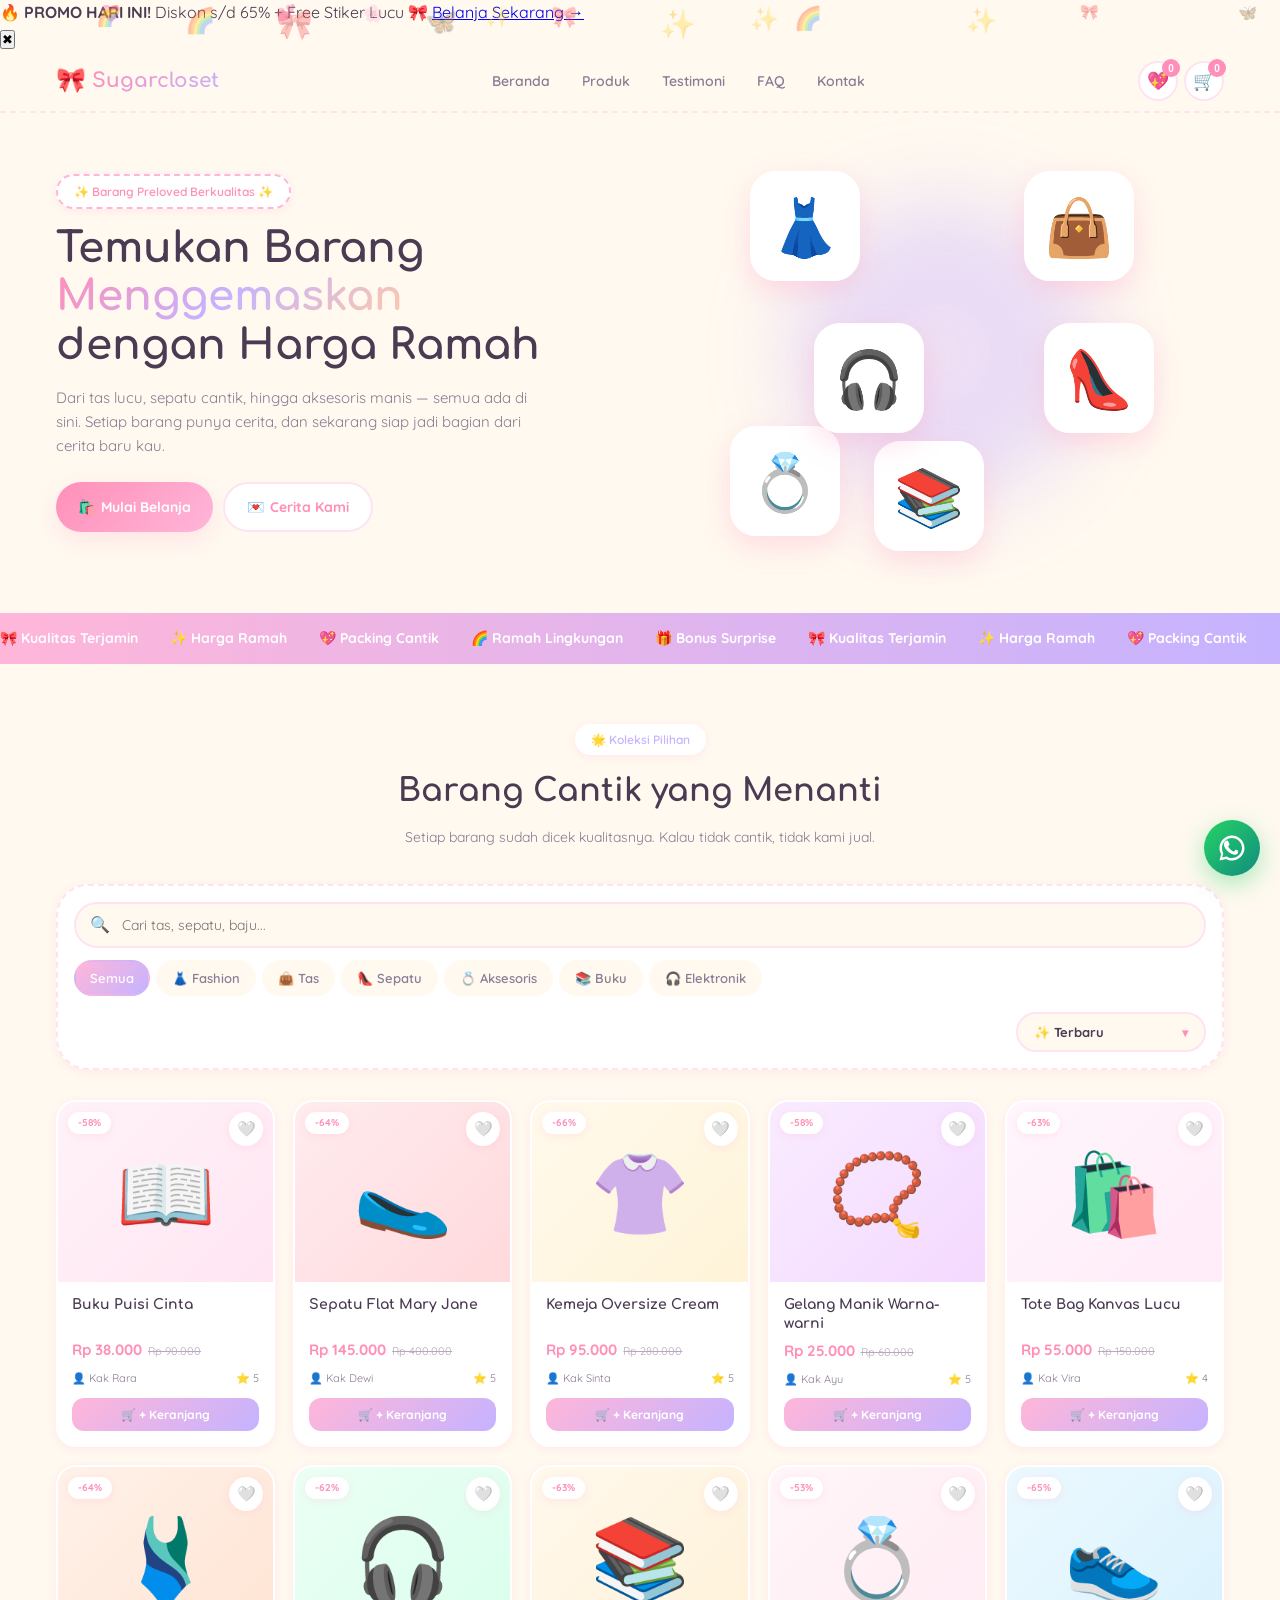
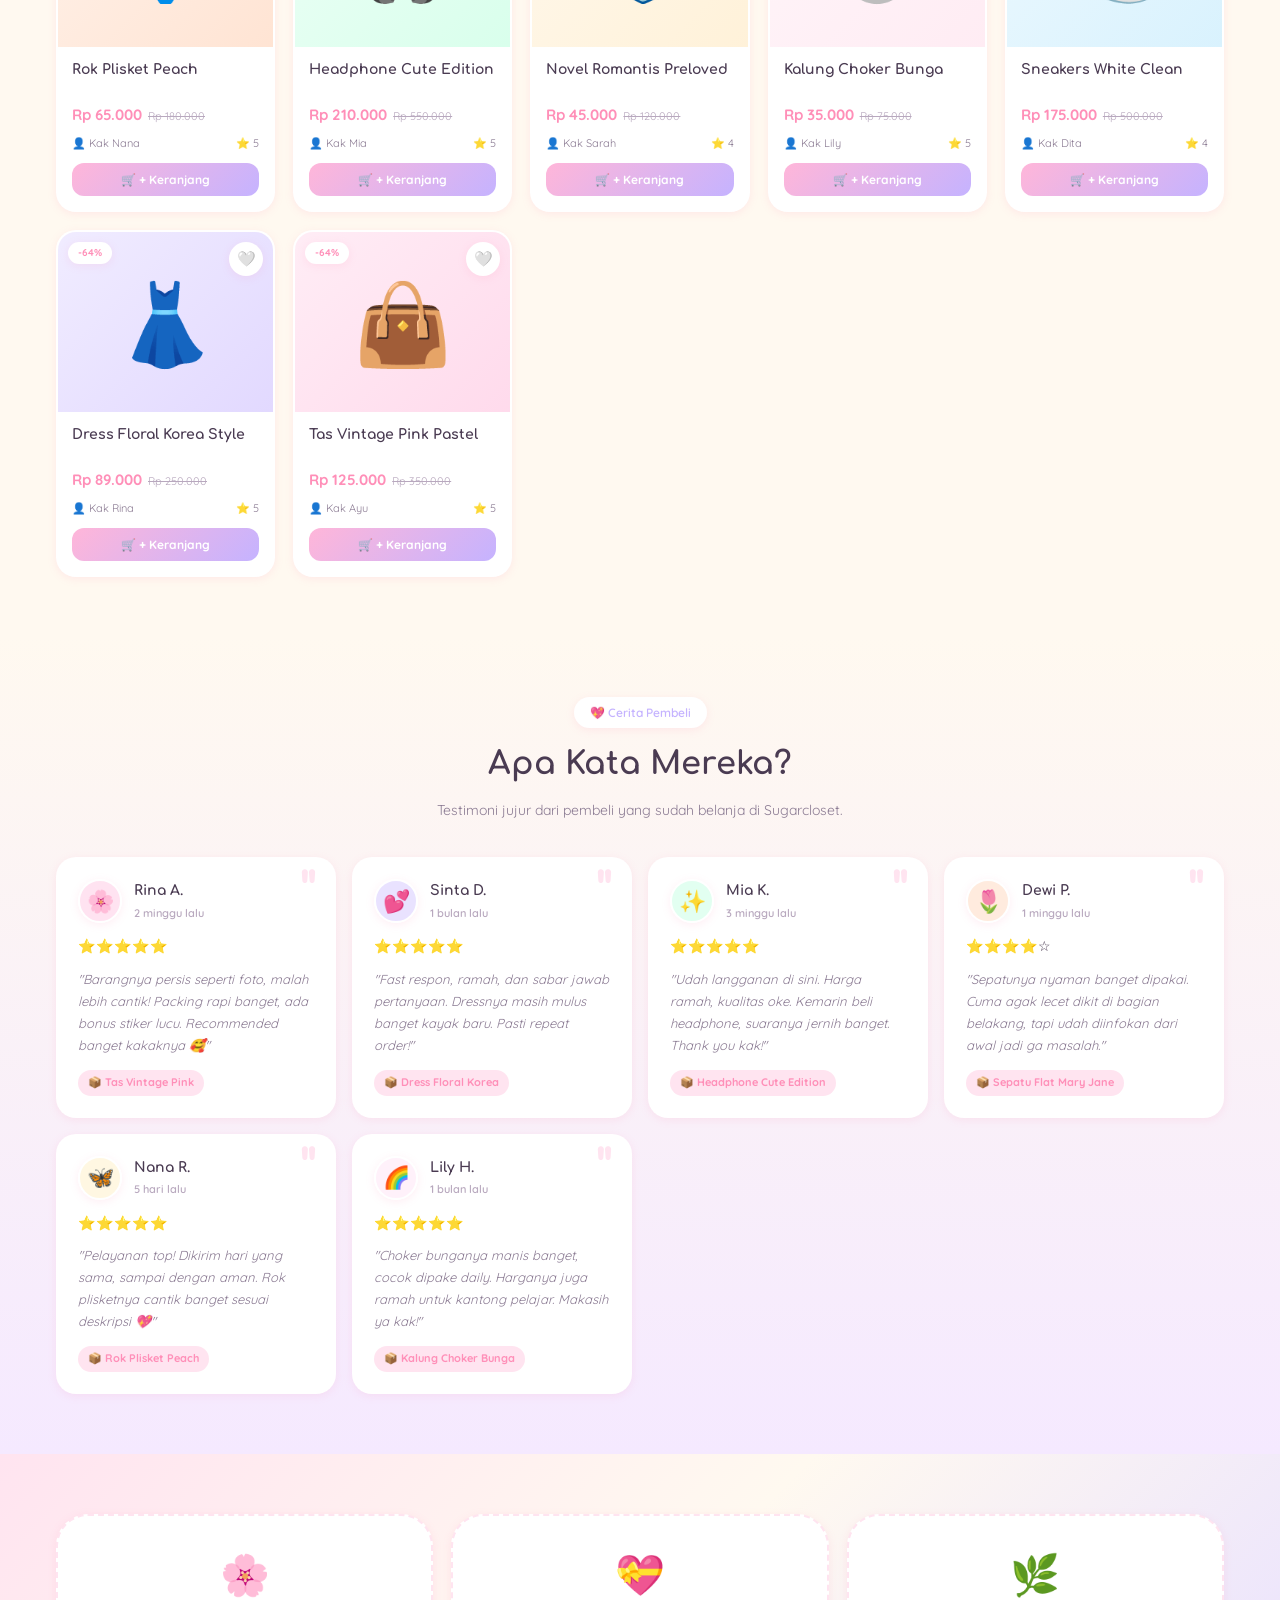
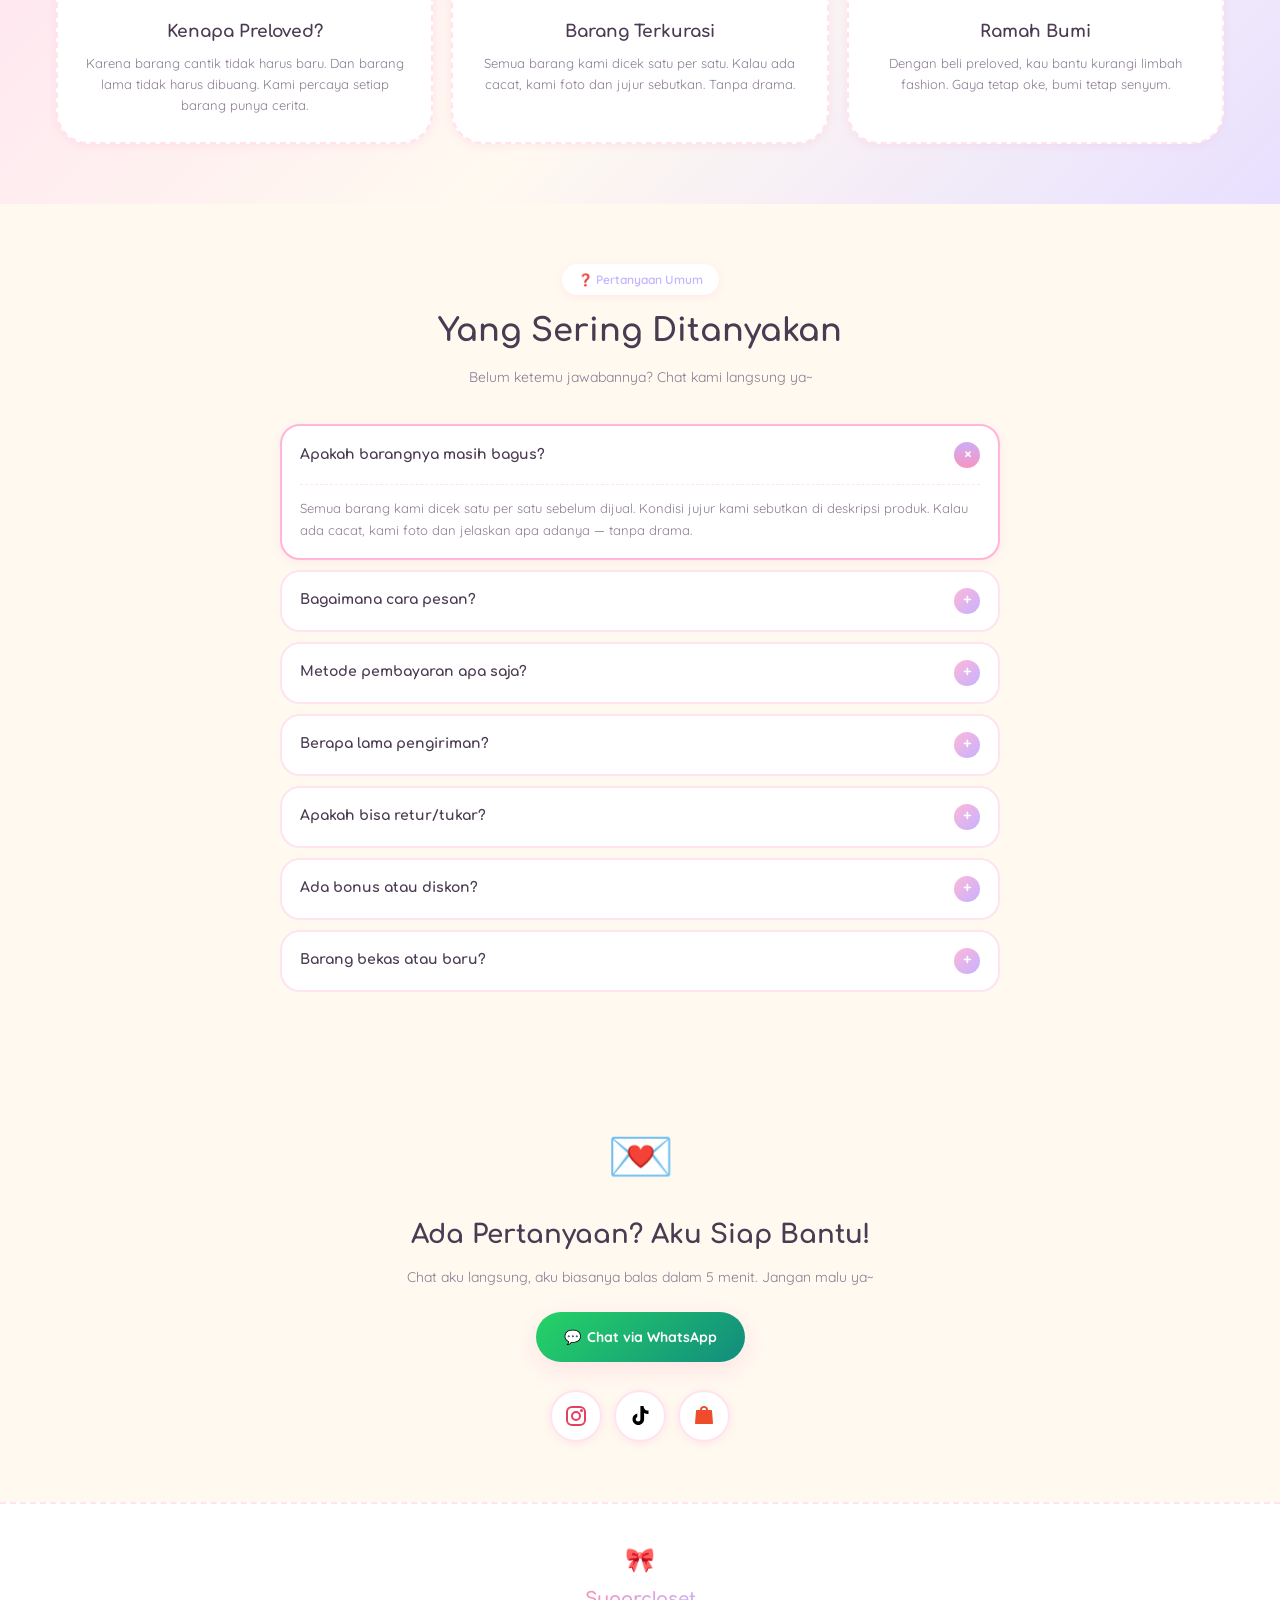
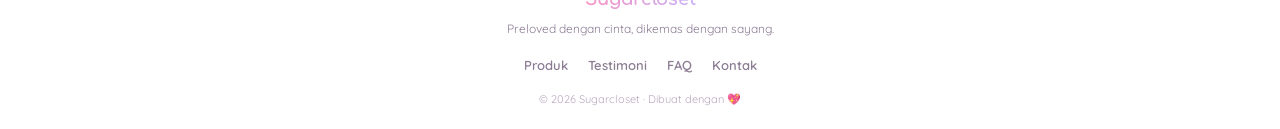
==== commit 967d039b: "Update index.html" ====
--- a/index.html
+++ b/index.html
@@ -5,58 +5,37 @@
 <meta name="viewport" content="width=device-width, initial-scale=1.0, maximum-scale=1.0">
 <title>✿ Sugarcloset — Preloved dengan Cinta, Harga Ramah ✿</title>
 
-<!-- SEO Meta Tags -->
-<meta name="description" content="Sugarcloset — Toko preloved dengan barang cantik, harga ramah, dan packing menggemaskan. Tas, sepatu, dress, aksesoris, dan buku dengan kualitas terkurasi.">
+<meta name="description" content="Sugarcloset — Toko preloved dengan barang cantik, harga ramah, dan packing menggemaskan.">
 <meta name="keywords" content="preloved, thrift, tas bekas, dress bekas, sepatu preloved, aksesoris murah, toko online, sugarcloset">
-<meta name="author" content="Sugarcloset">
 <meta name="theme-color" content="#FFB6D9">
 
-<!-- Open Graph (WhatsApp, Facebook, dll) -->
 <meta property="og:title" content="✿ Sugarcloset — Preloved dengan Cinta">
-<meta property="og:description" content="Barang cantik, harga ramah, packing menggemaskan. Cek koleksi preloved pilihan kami!">
+<meta property="og:description" content="Barang cantik, harga ramah, packing menggemaskan.">
 <meta property="og:type" content="website">
-<meta property="og:image" content="https://hansxf-ui.github.io/preview.jpg">
 <meta property="og:url" content="https://hansxf-ui.github.io/">
 <meta property="og:site_name" content="Sugarcloset">
-
-<!-- Twitter Card -->
-<meta name="twitter:card" content="summary_large_image">
-<meta name="twitter:title" content="✿ Sugarcloset — Preloved dengan Cinta">
-<meta name="twitter:description" content="Barang cantik, harga ramah, packing menggemaskan.">
 
 <link rel="preconnect" href="https://fonts.googleapis.com">
 <link rel="preconnect" href="https://fonts.gstatic.com" crossorigin>
 <link href="https://fonts.googleapis.com/css2?family=Quicksand:wght@400;500;600;700&family=Comfortaa:wght@400;600;700&display=swap" rel="stylesheet">
 <link rel="stylesheet" href="style.css">
 <link rel="icon" href="data:image/svg+xml,<svg xmlns='http://www.w3.org/2000/svg' viewBox='0 0 100 100'><text y='.9em' font-size='90'>🎀</text></svg>">
-
-<!-- Structured Data (Google Rich Snippet) -->
-<script type="application/ld+json">
-{
-  "@context": "https://schema.org",
-  "@type": "Store",
-  "name": "Sugarcloset",
-  "description": "Toko preloved dengan barang cantik, harga ramah, dan packing menggemaskan.",
-  "url": "https://hansxf-ui.github.io/",
-  "telephone": "+6281234567890",
-  "priceRange": "Rp",
-  "address": {
-    "@type": "PostalAddress",
-    "addressCountry": "ID"
-  },
-  "aggregateRating": {
-    "@type": "AggregateRating",
-    "ratingValue": "4.9",
-    "reviewCount": "127"
-  }
-}
-</script>
 </head>
 <body>
 
 <div class="floating-hearts" id="floatingHearts"></div>
 
-<header class="header">
+<!-- ═══ PROMO BANNER ═══ -->
+<div class="promo-banner" id="promoBanner">
+    <div class="promo-content">
+        <span class="promo-fire">🔥</span>
+        <span class="promo-text"><strong>PROMO HARI INI!</strong> Diskon s/d 65% + Free Stiker Lucu 🎀</span>
+        <a href="#products" class="promo-cta">Belanja Sekarang →</a>
+    </div>
+    <button class="promo-close" id="promoClose" title="Tutup">✖</button>
+</div>
+
+<header class="header" id="mainHeader">
     <div class="container header-inner">
         <a href="#" class="logo">
             <span class="logo-icon">🎀</span>
@@ -138,9 +117,10 @@
         </div>
 
         <div class="filter-bar">
-            <div class="search-box">
+            <div class="search-box" id="searchBoxWrapper">
                 <span class="search-icon">🔍</span>
-                <input type="text" id="searchInput" placeholder="Cari tas, sepatu, baju...">
+                <input type="text" id="searchInput" placeholder="Cari tas, sepatu, baju..." autocomplete="off">
+                <div class="search-history" id="searchHistory"></div>
             </div>
             <div class="categories" id="categories">
                 <button class="cat-btn active" data-cat="all">Semua</button>
@@ -177,7 +157,6 @@
     </div>
 </section>
 
-<!-- ═══ TESTIMONI ═══ -->
 <section class="testimonials" id="testimonials">
     <div class="container">
         <div class="section-head">
@@ -209,7 +188,6 @@
     </div>
 </section>
 
-<!-- ═══ FAQ ═══ -->
 <section class="faq" id="faq">
     <div class="container">
         <div class="section-head">
@@ -231,21 +209,13 @@
         </a>
         <div class="socials">
             <a href="#" class="social social-ig" title="Instagram" target="_blank">
-                <svg viewBox="0 0 24 24" fill="none" xmlns="http://www.w3.org/2000/svg">
-                    <rect x="3" y="3" width="18" height="18" rx="5" stroke="currentColor" stroke-width="2"/>
-                    <circle cx="12" cy="12" r="4" stroke="currentColor" stroke-width="2"/>
-                    <circle cx="17.5" cy="6.5" r="1.5" fill="currentColor"/>
-                </svg>
+                <svg viewBox="0 0 24 24" fill="none"><rect x="3" y="3" width="18" height="18" rx="5" stroke="currentColor" stroke-width="2"/><circle cx="12" cy="12" r="4" stroke="currentColor" stroke-width="2"/><circle cx="17.5" cy="6.5" r="1.5" fill="currentColor"/></svg>
             </a>
             <a href="#" class="social social-tiktok" title="TikTok" target="_blank">
-                <svg viewBox="0 0 24 24" fill="currentColor" xmlns="http://www.w3.org/2000/svg">
-                    <path d="M19.5 6.5C18.4 6.5 17.4 6 16.7 5.2C16 4.4 15.6 3.4 15.6 2.3V2H12.4V15.2C12.4 16.5 11.4 17.5 10.1 17.5C8.8 17.5 7.8 16.5 7.8 15.2C7.8 14.2 8.4 13.3 9.3 12.9V9.6C6.6 10.1 4.5 12.4 4.5 15.2C4.5 18.4 7.1 21 10.3 21C13.5 21 16.1 18.4 16.1 15.2V9C17.2 9.7 18.5 10.1 19.9 10.1H20.5V6.5H19.5Z"/>
-                </svg>
+                <svg viewBox="0 0 24 24" fill="currentColor"><path d="M19.5 6.5C18.4 6.5 17.4 6 16.7 5.2C16 4.4 15.6 3.4 15.6 2.3V2H12.4V15.2C12.4 16.5 11.4 17.5 10.1 17.5C8.8 17.5 7.8 16.5 7.8 15.2C7.8 14.2 8.4 13.3 9.3 12.9V9.6C6.6 10.1 4.5 12.4 4.5 15.2C4.5 18.4 7.1 21 10.3 21C13.5 21 16.1 18.4 16.1 15.2V9C17.2 9.7 18.5 10.1 19.9 10.1H20.5V6.5H19.5Z"/></svg>
             </a>
             <a href="#" class="social social-shopee" title="Shopee" target="_blank">
-                <svg viewBox="0 0 24 24" fill="currentColor" xmlns="http://www.w3.org/2000/svg">
-                    <path d="M12 2C9.8 2 8 3.5 8 5.5V6H5C4.4 6 4 6.4 4 7L3 19C3 19.6 3.4 20 4 20H20C20.6 20 21 19.6 21 19L20 7C20 6.4 19.6 6 19 6H16V5.5C16 3.5 14.2 2 12 2ZM10 5.5C10 4.6 10.9 4 12 4C13.1 4 14 4.6 14 5.5V6H10V5.5Z"/>
-                </svg>
+                <svg viewBox="0 0 24 24" fill="currentColor"><path d="M12 2C9.8 2 8 3.5 8 5.5V6H5C4.4 6 4 6.4 4 7L3 19C3 19.6 3.4 20 4 20H20C20.6 20 21 19.6 21 19L20 7C20 6.4 19.6 6 19 6H16V5.5C16 3.5 14.2 2 12 2ZM10 5.5C10 4.6 10.9 4 12 4C13.1 4 14 4.6 14 5.5V6H10V5.5Z"/></svg>
             </a>
         </div>
     </div>
@@ -268,11 +238,8 @@
     </div>
 </footer>
 
-<a href="https://wa.me/6281234567890?text=Halo%20kak%2C%20saya%20mau%20tanya" target="_blank" class="wa-float" id="waFloat" title="Chat WhatsApp">
-    <svg viewBox="0 0 24 24" fill="currentColor" xmlns="http://www.w3.org/2000/svg">
-        <path d="M17.5 14.4C17.2 14.2 15.7 13.5 15.4 13.4C15.1 13.3 14.9 13.2 14.7 13.5C14.5 13.8 14 14.4 13.8 14.6C13.6 14.8 13.5 14.8 13.2 14.7C12.9 14.5 11.9 14.2 10.7 13.1C9.8 12.3 9.2 11.3 9 11C8.9 10.7 9 10.6 9.2 10.4C9.3 10.3 9.5 10 9.6 9.9C9.7 9.7 9.8 9.6 9.9 9.4C10 9.2 10 9 9.9 8.8C9.8 8.7 9.2 7.2 8.9 6.6C8.7 6 8.4 6.1 8.2 6.1C8 6.1 7.8 6.1 7.5 6.1C7.3 6.1 6.9 6.2 6.6 6.5C6.3 6.8 5.5 7.6 5.5 9.1C5.5 10.6 6.6 12.1 6.7 12.3C6.9 12.4 8.7 15.3 11.5 16.5C13.8 17.5 14.3 17.4 14.7 17.3C15.1 17.3 16.4 16.7 16.7 16.1C17 15.5 17 15 16.9 14.9C16.8 14.8 16.7 14.7 16.4 14.6C16.1 14.5 15.4 14.2 15.1 14.1"/>
-        <path d="M12 2C6.5 2 2 6.5 2 12C2 13.8 2.5 15.4 3.3 16.8L2 22L7.4 20.7C8.8 21.5 10.3 22 12 22C17.5 22 22 17.5 22 12C22 6.5 17.5 2 12 2ZM12 20C10.5 20 9.1 19.6 7.8 18.8L7.5 18.7L4.2 19.5L5 16.3L4.9 16C4.3 14.8 4 13.5 4 12C4 7.6 7.6 4 12 4C16.4 4 20 7.6 20 12C20 16.4 16.4 20 12 20Z"/>
-    </svg>
+<a href="https://wa.me/6281234567890?text=Halo%20kak%2C%20saya%20mau%20tanya" target="_blank" class="wa-float" title="Chat WhatsApp">
+    <svg viewBox="0 0 24 24" fill="currentColor"><path d="M17.5 14.4C17.2 14.2 15.7 13.5 15.4 13.4C15.1 13.3 14.9 13.2 14.7 13.5C14.5 13.8 14 14.4 13.8 14.6C13.6 14.8 13.5 14.8 13.2 14.7C12.9 14.5 11.9 14.2 10.7 13.1C9.8 12.3 9.2 11.3 9 11C8.9 10.7 9 10.6 9.2 10.4C9.3 10.3 9.5 10 9.6 9.9C9.7 9.7 9.8 9.6 9.9 9.4C10 9.2 10 9 9.9 8.8C9.8 8.7 9.2 7.2 8.9 6.6C8.7 6 8.4 6.1 8.2 6.1C8 6.1 7.8 6.1 7.5 6.1C7.3 6.1 6.9 6.2 6.6 6.5C6.3 6.8 5.5 7.6 5.5 9.1C5.5 10.6 6.6 12.1 6.7 12.3C6.9 12.4 8.7 15.3 11.5 16.5C13.8 17.5 14.3 17.4 14.7 17.3C15.1 17.3 16.4 16.7 16.7 16.1C17 15.5 17 15 16.9 14.9C16.8 14.8 16.7 14.7 16.4 14.6C16.1 14.5 15.4 14.2 15.1 14.1"/><path d="M12 2C6.5 2 2 6.5 2 12C2 13.8 2.5 15.4 3.3 16.8L2 22L7.4 20.7C8.8 21.5 10.3 22 12 22C17.5 22 22 17.5 22 12C22 6.5 17.5 2 12 2ZM12 20C10.5 20 9.1 19.6 7.8 18.8L7.5 18.7L4.2 19.5L5 16.3L4.9 16C4.3 14.8 4 13.5 4 12C4 7.6 7.6 4 12 4C16.4 4 20 7.6 20 12C20 16.4 16.4 20 12 20Z"/></svg>
     <span class="wa-float-tooltip">Chat kami 💬</span>
 </a>
 
@@ -327,14 +294,8 @@
                 <textarea id="cNotes" rows="2" placeholder="Contoh: Tolong packing rapi, warna alternatif, dll"></textarea>
             </div>
             <div class="checkout-summary">
-                <div class="checkout-summary-row">
-                    <span>Total Item:</span>
-                    <strong id="coItems">0</strong>
-                </div>
-                <div class="checkout-summary-row">
-                    <span>Total Bayar:</span>
-                    <strong id="coTotal">Rp 0</strong>
-                </div>
+                <div class="checkout-summary-row"><span>Total Item:</span><strong id="coItems">0</strong></div>
+                <div class="checkout-summary-row"><span>Total Bayar:</span><strong id="coTotal">Rp 0</strong></div>
             </div>
             <div class="checkout-actions">
                 <button type="button" class="btn btn-secondary" id="checkoutCancel">Batal</button>
--- a/style.css
+++ b/style.css
@@ -1604,3 +1604,216 @@
         left: 16px;
     }
 }
+
+/* ═══════════════════════════════════════════
+   PAKET C — Testimoni + FAQ
+   ═══════════════════════════════════════════ */
+
+/* ═══ Testimoni Section ═══ */
+.testimonials {
+    padding: 60px 0;
+    background: linear-gradient(180deg, var(--cream) 0%, #F5E9FF 100%);
+    position: relative;
+    z-index: 1;
+}
+
+.testimonial-grid {
+    display: grid;
+    grid-template-columns: repeat(auto-fill, minmax(280px, 1fr));
+    gap: 16px;
+}
+
+.testimonial-card {
+    background: var(--white);
+    border-radius: var(--radius-md);
+    padding: 20px;
+    border: 2px solid transparent;
+    box-shadow: var(--shadow-sm);
+    transition: all 0.3s;
+    animation: fadeUp 0.5s ease backwards;
+    position: relative;
+}
+
+@keyframes fadeUp {
+    from { opacity: 0; transform: translateY(15px); }
+    to { opacity: 1; transform: translateY(0); }
+}
+
+.testimonial-card:hover {
+    transform: translateY(-4px);
+    box-shadow: var(--shadow-md);
+    border-color: var(--pink-light);
+}
+
+.testimonial-card::before {
+    content: '"';
+    position: absolute;
+    top: 8px;
+    right: 18px;
+    font-family: var(--font-head);
+    font-size: 60px;
+    color: var(--pink-light);
+    line-height: 1;
+    font-weight: 700;
+}
+
+.testimonial-header {
+    display: flex;
+    align-items: center;
+    gap: 12px;
+    margin-bottom: 12px;
+    position: relative;
+    z-index: 2;
+}
+
+.testimonial-avatar {
+    width: 44px;
+    height: 44px;
+    border-radius: 50%;
+    display: flex;
+    align-items: center;
+    justify-content: center;
+    font-size: 22px;
+    flex-shrink: 0;
+    border: 2px solid var(--white);
+    box-shadow: var(--shadow-sm);
+}
+
+.testimonial-info { flex: 1; min-width: 0; }
+
+.testimonial-name {
+    font-family: var(--font-head);
+    font-weight: 700;
+    font-size: 14px;
+    color: var(--text);
+    margin-bottom: 2px;
+}
+
+.testimonial-date {
+    font-size: 11px;
+    color: var(--text-mute);
+    font-weight: 600;
+}
+
+.testimonial-stars {
+    font-size: 14px;
+    margin-bottom: 10px;
+    letter-spacing: 1px;
+}
+
+.testimonial-text {
+    font-size: 13px;
+    color: var(--text-soft);
+    line-height: 1.7;
+    margin-bottom: 12px;
+    font-style: italic;
+}
+
+.testimonial-product {
+    font-size: 11px;
+    color: var(--pink-dark);
+    font-weight: 700;
+    background: var(--pink-light);
+    padding: 4px 10px;
+    border-radius: var(--radius-xl);
+    display: inline-block;
+}
+
+/* ═══ FAQ Section ═══ */
+.faq {
+    padding: 60px 0;
+    background: var(--cream);
+    position: relative;
+    z-index: 1;
+}
+
+.faq-list {
+    max-width: 720px;
+    margin: 0 auto;
+    display: flex;
+    flex-direction: column;
+    gap: 10px;
+}
+
+.faq-item {
+    background: var(--white);
+    border-radius: var(--radius-md);
+    border: 2px solid var(--pink-light);
+    overflow: hidden;
+    transition: all 0.3s;
+}
+
+.faq-item[open] {
+    border-color: var(--pink);
+    box-shadow: var(--shadow-sm);
+}
+
+.faq-item:hover {
+    border-color: var(--pink);
+}
+
+.faq-question {
+    padding: 16px 18px;
+    font-family: var(--font-head);
+    font-weight: 700;
+    font-size: 14px;
+    color: var(--text);
+    cursor: pointer;
+    display: flex;
+    align-items: center;
+    justify-content: space-between;
+    gap: 12px;
+    list-style: none;
+    transition: background 0.3s;
+}
+
+.faq-question::-webkit-details-marker { display: none; }
+
+.faq-question:hover {
+    background: var(--pink-light);
+}
+
+.faq-icon {
+    width: 26px;
+    height: 26px;
+    background: linear-gradient(135deg, var(--pink), var(--lavender));
+    color: white;
+    border-radius: 50%;
+    display: flex;
+    align-items: center;
+    justify-content: center;
+    font-size: 16px;
+    font-weight: 700;
+    flex-shrink: 0;
+    transition: transform 0.3s;
+    line-height: 1;
+    padding-bottom: 2px;
+}
+
+.faq-item[open] .faq-icon {
+    transform: rotate(45deg);
+    background: linear-gradient(135deg, var(--lavender), var(--pink-dark));
+}
+
+.faq-answer {
+    padding: 0 18px 16px 18px;
+    animation: fadeUp 0.3s ease;
+}
+
+.faq-answer p {
+    font-size: 13px;
+    color: var(--text-soft);
+    line-height: 1.7;
+    padding-top: 2px;
+    border-top: 1px dashed var(--pink-light);
+    padding-top: 12px;
+}
+
+/* ═══ Mobile ═══ */
+@media (max-width: 720px) {
+    .testimonials, .faq { padding: 40px 0; }
+    .testimonial-grid { grid-template-columns: 1fr; gap: 12px; }
+    .testimonial-card { padding: 16px; }
+    .faq-question { font-size: 13px; padding: 14px 16px; }
+    .faq-answer { padding: 0 16px 14px 16px; }
+}
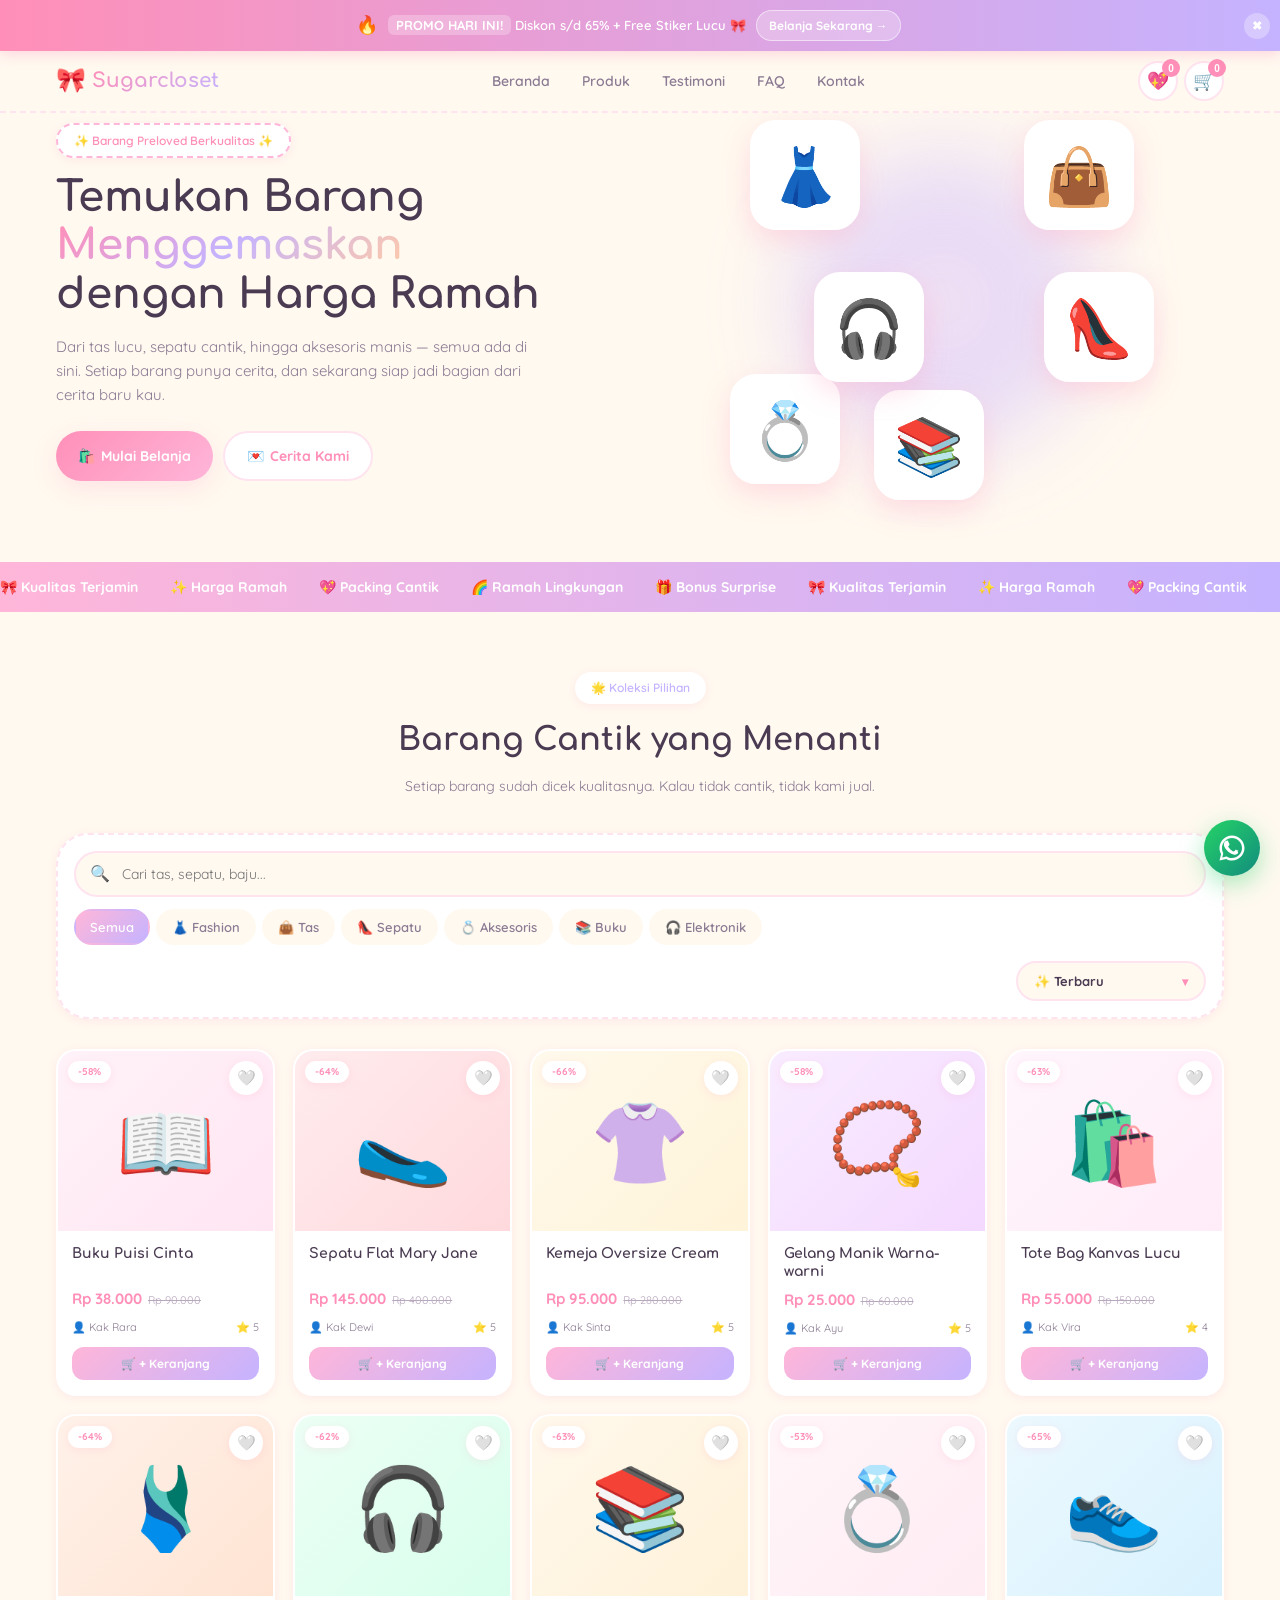
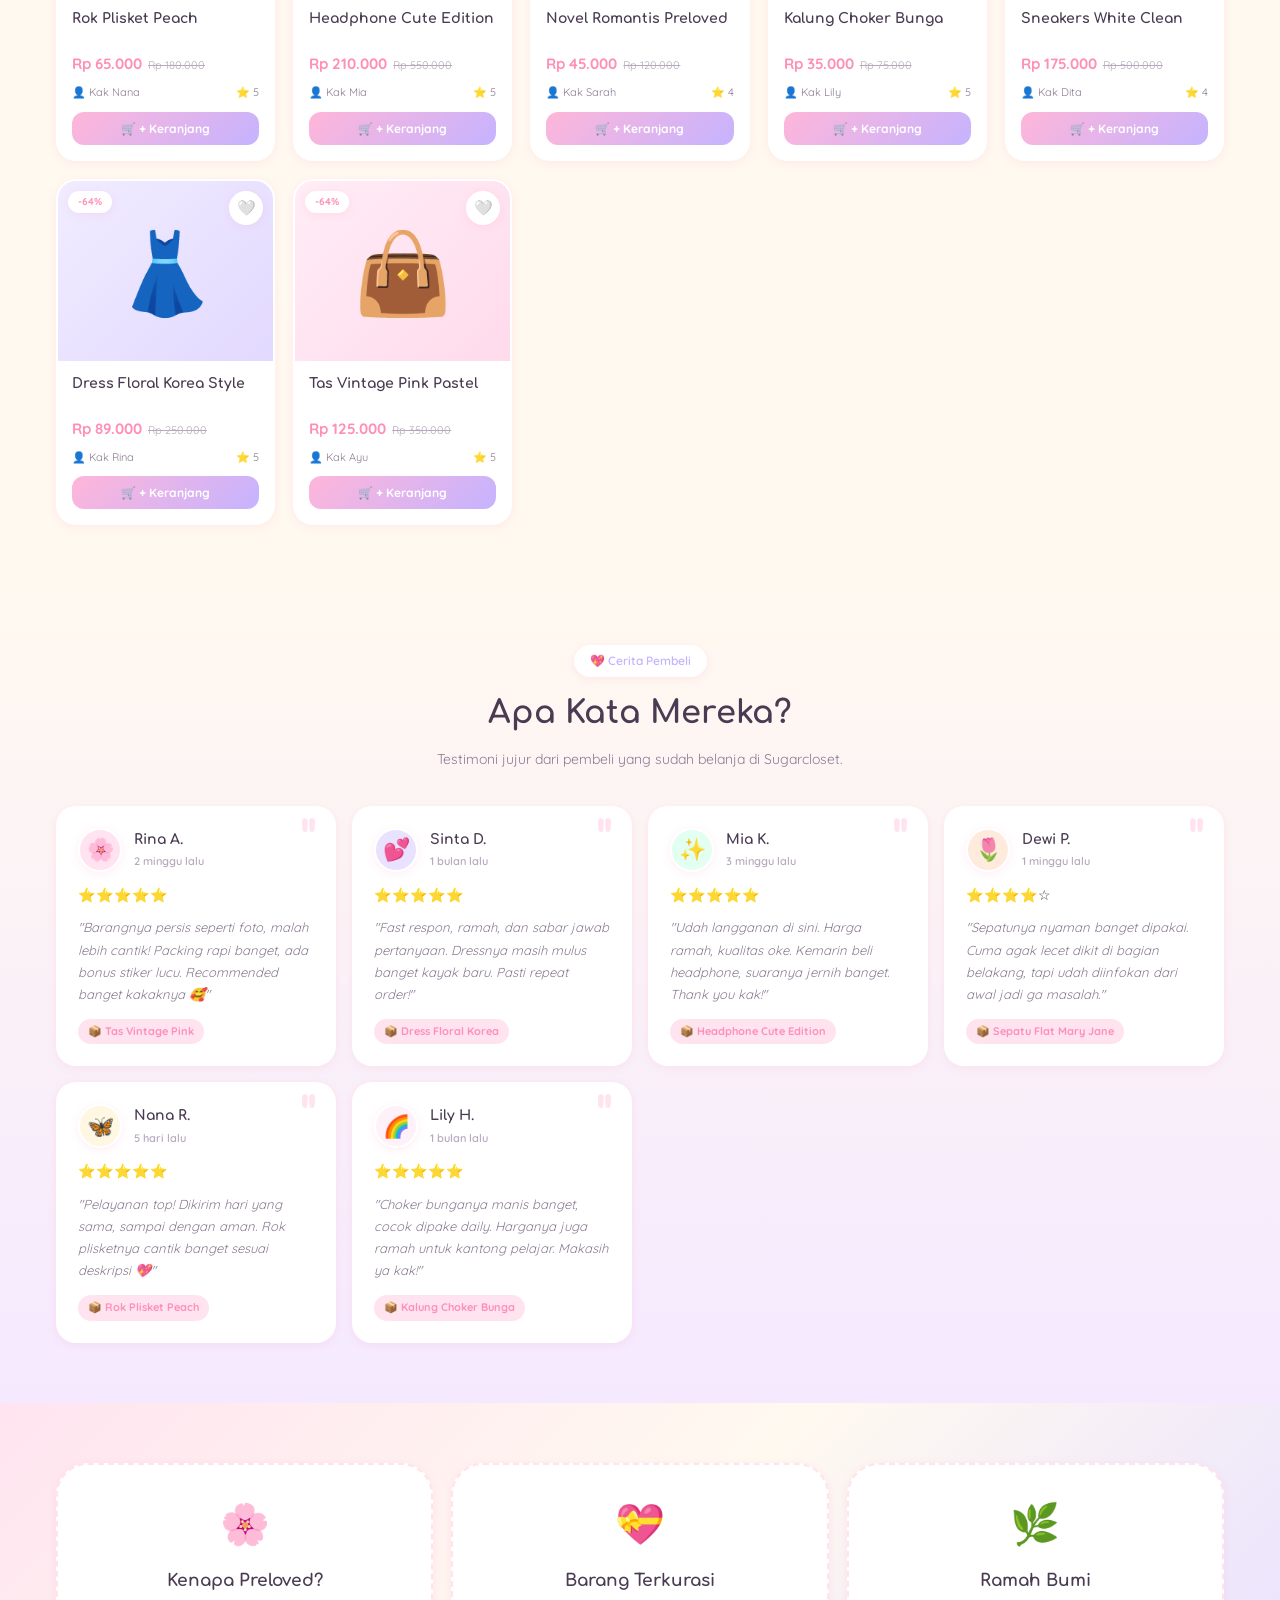
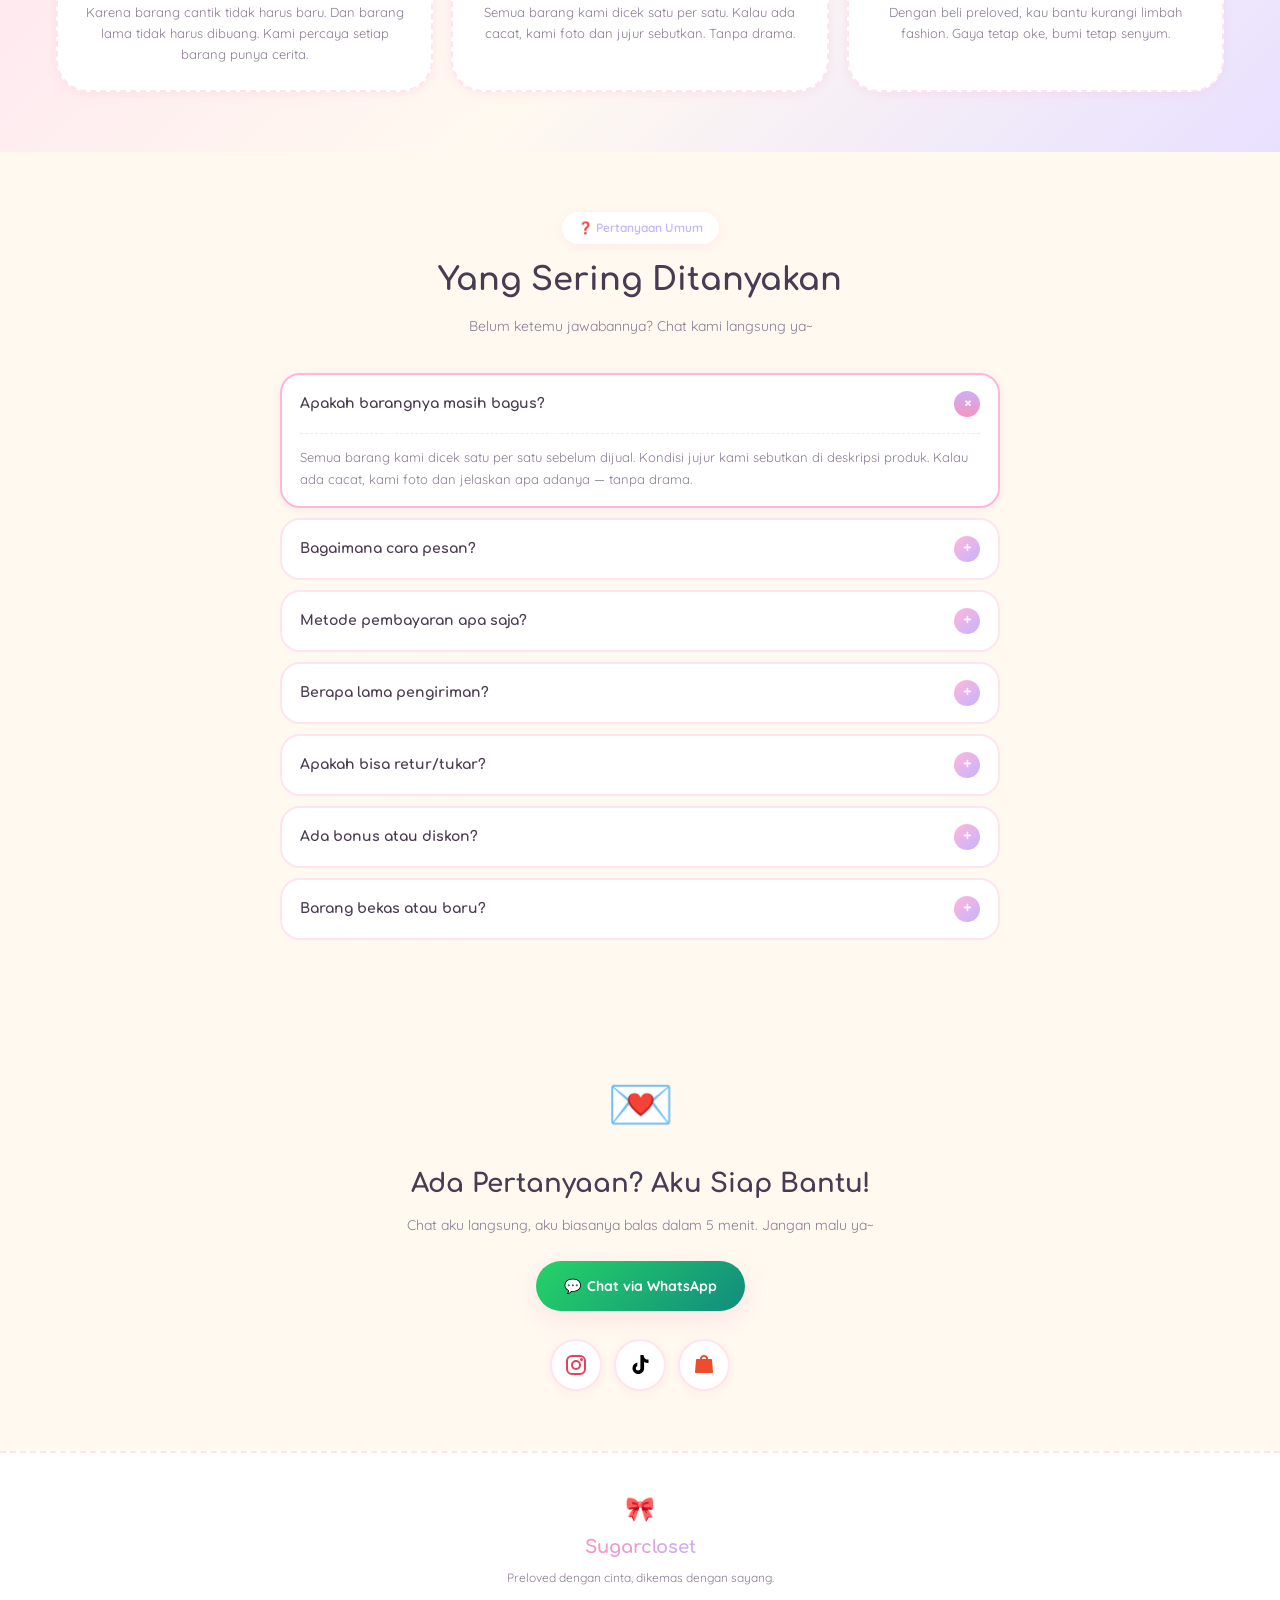
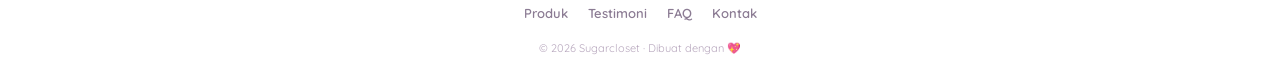
==== commit e0b1aeef: "Update index.html" ====
--- a/index.html
+++ b/index.html
@@ -204,7 +204,7 @@
         <div class="contact-emoji">💌</div>
         <h2 class="contact-title">Ada Pertanyaan? Aku Siap Bantu!</h2>
         <p class="contact-desc">Chat aku langsung, aku biasanya balas dalam 5 menit. Jangan malu ya~</p>
-        <a href="https://wa.me/6281234567890?text=Halo%20kak%2C%20saya%20mau%20tanya" target="_blank" class="btn btn-wa">
+        <a href="https://wa.me/6282251451031?text=Halo%20kak%2C%20saya%20mau%20tanya" target="_blank" class="btn btn-wa">
             <span>💬</span> Chat via WhatsApp
         </a>
         <div class="socials">
@@ -238,7 +238,7 @@
     </div>
 </footer>
 
-<a href="https://wa.me/6281234567890?text=Halo%20kak%2C%20saya%20mau%20tanya" target="_blank" class="wa-float" title="Chat WhatsApp">
+<a href="https://wa.me/6282251451031?text=Halo%20kak%2C%20saya%20mau%20tanya" target="_blank" class="wa-float" title="Chat WhatsApp">
     <svg viewBox="0 0 24 24" fill="currentColor"><path d="M17.5 14.4C17.2 14.2 15.7 13.5 15.4 13.4C15.1 13.3 14.9 13.2 14.7 13.5C14.5 13.8 14 14.4 13.8 14.6C13.6 14.8 13.5 14.8 13.2 14.7C12.9 14.5 11.9 14.2 10.7 13.1C9.8 12.3 9.2 11.3 9 11C8.9 10.7 9 10.6 9.2 10.4C9.3 10.3 9.5 10 9.6 9.9C9.7 9.7 9.8 9.6 9.9 9.4C10 9.2 10 9 9.9 8.8C9.8 8.7 9.2 7.2 8.9 6.6C8.7 6 8.4 6.1 8.2 6.1C8 6.1 7.8 6.1 7.5 6.1C7.3 6.1 6.9 6.2 6.6 6.5C6.3 6.8 5.5 7.6 5.5 9.1C5.5 10.6 6.6 12.1 6.7 12.3C6.9 12.4 8.7 15.3 11.5 16.5C13.8 17.5 14.3 17.4 14.7 17.3C15.1 17.3 16.4 16.7 16.7 16.1C17 15.5 17 15 16.9 14.9C16.8 14.8 16.7 14.7 16.4 14.6C16.1 14.5 15.4 14.2 15.1 14.1"/><path d="M12 2C6.5 2 2 6.5 2 12C2 13.8 2.5 15.4 3.3 16.8L2 22L7.4 20.7C8.8 21.5 10.3 22 12 22C17.5 22 22 17.5 22 12C22 6.5 17.5 2 12 2ZM12 20C10.5 20 9.1 19.6 7.8 18.8L7.5 18.7L4.2 19.5L5 16.3L4.9 16C4.3 14.8 4 13.5 4 12C4 7.6 7.6 4 12 4C16.4 4 20 7.6 20 12C20 16.4 16.4 20 12 20Z"/></svg>
     <span class="wa-float-tooltip">Chat kami 💬</span>
 </a>
--- a/style.css
+++ b/style.css
@@ -1817,3 +1817,404 @@
     .faq-question { font-size: 13px; padding: 14px 16px; }
     .faq-answer { padding: 0 16px 14px 16px; }
 }
+
+/* ═══════════════════════════════════════════
+   PAKET D — Promo, Related, Reviews, History
+   ═══════════════════════════════════════════ */
+
+/* ═══ PROMO BANNER ═══ */
+.promo-banner {
+    position: fixed;
+    top: 0;
+    left: 0;
+    right: 0;
+    background: linear-gradient(90deg, #FF8FB8 0%, #C5B3FF 50%, #FFB6D9 100%);
+    background-size: 200% 100%;
+    animation: promoGradient 6s ease infinite;
+    color: white;
+    z-index: 200;
+    padding: 10px 40px 10px 16px;
+    display: flex;
+    align-items: center;
+    justify-content: center;
+    transform: translateY(-100%);
+    transition: transform 0.4s ease;
+    box-shadow: 0 4px 12px rgba(255, 143, 184, 0.3);
+}
+
+.promo-banner.show {
+    transform: translateY(0);
+}
+
+@keyframes promoGradient {
+    0%, 100% { background-position: 0% 50%; }
+    50% { background-position: 100% 50%; }
+}
+
+.promo-content {
+    display: flex;
+    align-items: center;
+    gap: 10px;
+    flex-wrap: wrap;
+    justify-content: center;
+    font-family: var(--font-body);
+    font-size: 13px;
+    font-weight: 600;
+    text-align: center;
+    max-width: 1200px;
+}
+
+.promo-fire {
+    font-size: 18px;
+    animation: fireShake 1s ease-in-out infinite;
+}
+
+@keyframes fireShake {
+    0%, 100% { transform: rotate(0deg); }
+    25% { transform: rotate(-10deg); }
+    75% { transform: rotate(10deg); }
+}
+
+.promo-text strong {
+    background: rgba(255, 255, 255, 0.25);
+    padding: 2px 8px;
+    border-radius: 6px;
+    font-weight: 800;
+}
+
+.promo-cta {
+    color: white;
+    background: rgba(255, 255, 255, 0.25);
+    padding: 5px 12px;
+    border-radius: 999px;
+    text-decoration: none;
+    font-weight: 700;
+    font-size: 12px;
+    transition: all 0.3s;
+    border: 1.5px solid rgba(255, 255, 255, 0.5);
+    white-space: nowrap;
+}
+
+.promo-cta:hover {
+    background: white;
+    color: var(--pink-dark);
+    transform: scale(1.05);
+}
+
+.promo-close {
+    position: absolute;
+    right: 10px;
+    top: 50%;
+    transform: translateY(-50%);
+    width: 26px;
+    height: 26px;
+    background: rgba(255, 255, 255, 0.3);
+    border: none;
+    border-radius: 50%;
+    color: white;
+    font-size: 12px;
+    cursor: pointer;
+    display: flex;
+    align-items: center;
+    justify-content: center;
+    font-weight: 700;
+    padding: 0;
+    transition: all 0.3s;
+    font-family: var(--font-body);
+}
+
+.promo-close:hover {
+    background: white;
+    color: var(--pink-dark);
+    transform: translateY(-50%) rotate(90deg) scale(1.1);
+}
+
+/* Header top offset saat banner aktif */
+.header {
+    top: 0;
+    transition: top 0.3s ease;
+}
+
+/* ═══ SEARCH HISTORY ═══ */
+.search-box { position: relative; }
+
+.search-history {
+    position: absolute;
+    top: calc(100% + 6px);
+    left: 0;
+    right: 0;
+    background: var(--white);
+    border: 2px solid var(--pink-light);
+    border-radius: var(--radius-md);
+    box-shadow: var(--shadow-md);
+    z-index: 50;
+    max-height: 320px;
+    overflow-y: auto;
+    display: none;
+    animation: dropdownIn 0.2s ease;
+}
+
+.search-history.show {
+    display: block;
+}
+
+.history-head {
+    display: flex;
+    justify-content: space-between;
+    align-items: center;
+    padding: 10px 14px;
+    font-size: 11px;
+    font-weight: 700;
+    color: var(--text-mute);
+    text-transform: uppercase;
+    letter-spacing: 0.5px;
+    border-bottom: 1px dashed var(--pink-light);
+}
+
+.history-clear {
+    background: none;
+    border: none;
+    color: var(--pink-dark);
+    font-weight: 700;
+    font-size: 11px;
+    cursor: pointer;
+    padding: 2px 8px;
+    border-radius: 6px;
+    transition: all 0.2s;
+    font-family: var(--font-body);
+}
+
+.history-clear:hover {
+    background: var(--pink-light);
+}
+
+.history-item {
+    display: flex;
+    align-items: center;
+    gap: 10px;
+    padding: 11px 14px;
+    cursor: pointer;
+    font-size: 13px;
+    font-weight: 600;
+    color: var(--text);
+    transition: all 0.2s;
+}
+
+.history-item:hover {
+    background: var(--pink-light);
+    color: var(--pink-dark);
+}
+
+.history-icon {
+    font-size: 12px;
+    opacity: 0.6;
+}
+
+/* ═══ RELATED PRODUCTS ═══ */
+.related-section {
+    margin-top: 20px;
+    padding-top: 20px;
+    border-top: 2px dashed var(--pink-light);
+}
+
+.related-title {
+    font-family: var(--font-head);
+    font-size: 16px;
+    font-weight: 700;
+    color: var(--text);
+    margin-bottom: 12px;
+}
+
+.related-grid {
+    display: grid;
+    grid-template-columns: repeat(3, 1fr);
+    gap: 8px;
+}
+
+.related-card {
+    background: var(--white);
+    border-radius: var(--radius-sm);
+    padding: 10px;
+    cursor: pointer;
+    transition: all 0.3s;
+    border: 2px solid transparent;
+    text-align: center;
+}
+
+.related-card:hover {
+    transform: translateY(-3px);
+    border-color: var(--pink-light);
+    box-shadow: var(--shadow-sm);
+}
+
+.related-img {
+    width: 100%;
+    aspect-ratio: 1 / 1;
+    border-radius: var(--radius-sm);
+    display: flex;
+    align-items: center;
+    justify-content: center;
+    font-size: 36px;
+    margin-bottom: 6px;
+    overflow: hidden;
+}
+
+.related-name {
+    font-size: 11px;
+    font-weight: 700;
+    color: var(--text);
+    line-height: 1.3;
+    margin-bottom: 4px;
+    overflow: hidden;
+    text-overflow: ellipsis;
+    display: -webkit-box;
+    -webkit-line-clamp: 2;
+    -webkit-box-orient: vertical;
+    min-height: 28px;
+}
+
+.related-price {
+    font-size: 11px;
+    font-weight: 700;
+    color: var(--pink-dark);
+}
+
+/* ═══ REVIEWS ═══ */
+.reviews-section {
+    margin-top: 20px;
+    padding-top: 20px;
+    border-top: 2px dashed var(--pink-light);
+}
+
+.reviews-title {
+    font-family: var(--font-head);
+    font-size: 16px;
+    font-weight: 700;
+    color: var(--text);
+    margin-bottom: 12px;
+}
+
+.reviews-list {
+    display: flex;
+    flex-direction: column;
+    gap: 10px;
+    max-height: 320px;
+    overflow-y: auto;
+    padding-right: 4px;
+}
+
+.review-item {
+    background: var(--white);
+    border-radius: var(--radius-sm);
+    padding: 12px;
+    border: 2px solid var(--pink-light);
+}
+
+.review-head {
+    display: flex;
+    align-items: center;
+    gap: 8px;
+    margin-bottom: 6px;
+    flex-wrap: wrap;
+}
+
+.review-name {
+    font-weight: 700;
+    font-size: 12px;
+    color: var(--text);
+}
+
+.review-stars {
+    font-size: 11px;
+    letter-spacing: 1px;
+}
+
+.review-date {
+    font-size: 10px;
+    color: var(--text-mute);
+    margin-left: auto;
+    font-weight: 600;
+}
+
+.review-text {
+    font-size: 12px;
+    color: var(--text-soft);
+    line-height: 1.6;
+}
+
+.review-empty {
+    font-size: 12px;
+    color: var(--text-mute);
+    text-align: center;
+    padding: 20px;
+    font-style: italic;
+}
+
+/* ═══ STAR PICKER ═══ */
+.star-picker {
+    display: flex;
+    gap: 8px;
+    justify-content: center;
+    padding: 12px;
+    background: var(--cream);
+    border: 2px solid var(--pink-light);
+    border-radius: var(--radius-md);
+}
+
+.star-picker .star {
+    font-size: 32px;
+    cursor: pointer;
+    transition: all 0.2s;
+    filter: grayscale(0.7);
+    opacity: 0.4;
+    line-height: 1;
+}
+
+.star-picker .star.active {
+    filter: grayscale(0);
+    opacity: 1;
+    transform: scale(1.15);
+}
+
+.star-picker .star:hover {
+    transform: scale(1.25);
+}
+
+/* ═══ MODAL RATING ROW ═══ */
+.modal-rating-row {
+    display: flex;
+    align-items: center;
+    gap: 8px;
+    margin-bottom: 12px;
+    flex-wrap: wrap;
+}
+
+.modal-stars {
+    font-size: 14px;
+    letter-spacing: 1px;
+}
+
+.modal-rating-text {
+    font-size: 12px;
+    color: var(--text-soft);
+    font-weight: 600;
+}
+
+/* ═══ Mobile ═══ */
+@media (max-width: 720px) {
+    .promo-content {
+        font-size: 11px;
+        padding-right: 20px;
+    }
+    .promo-cta {
+        display: none;
+    }
+    .promo-fire { font-size: 15px; }
+    .promo-close { width: 22px; height: 22px; font-size: 10px; }
+    .related-grid { gap: 6px; }
+    .related-card { padding: 8px; }
+    .related-img { font-size: 30px; }
+    .related-name { font-size: 10px; }
+    .related-price { font-size: 10px; }
+    .star-picker .star { font-size: 28px; }
+}
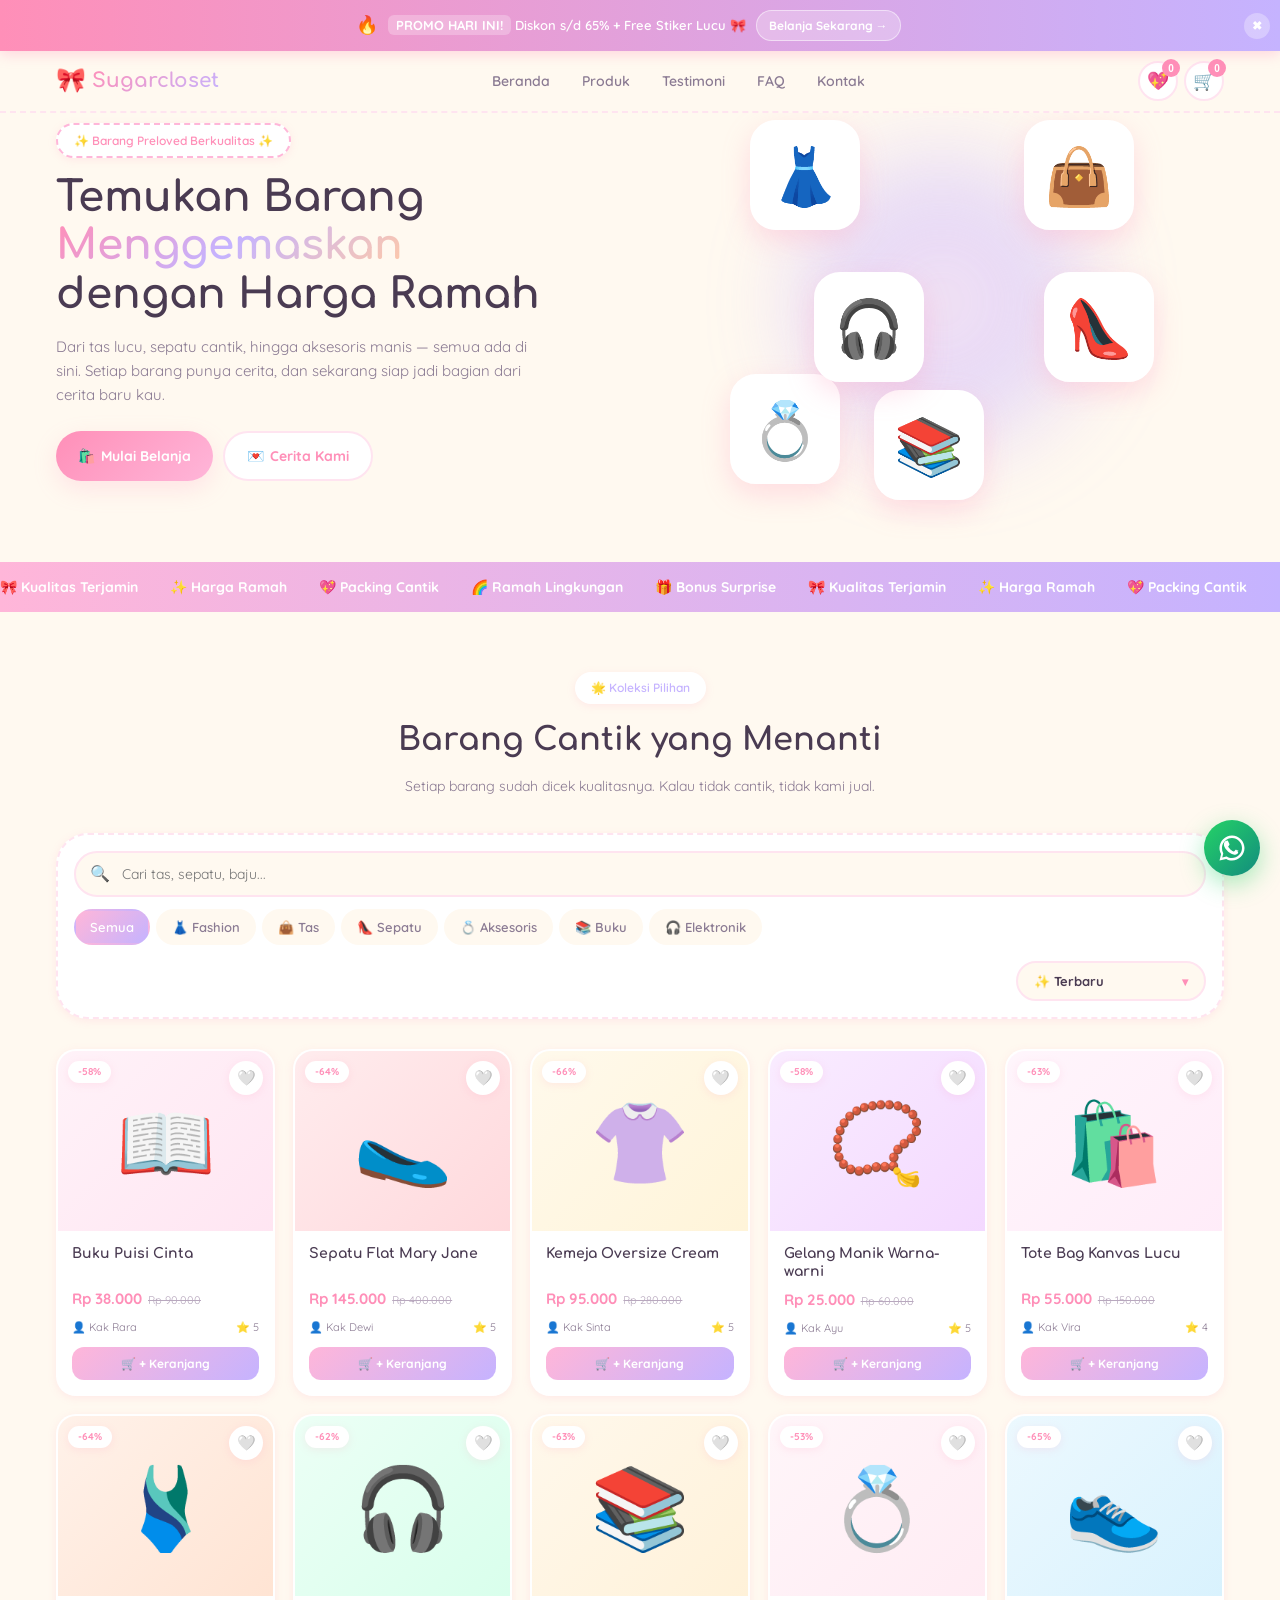
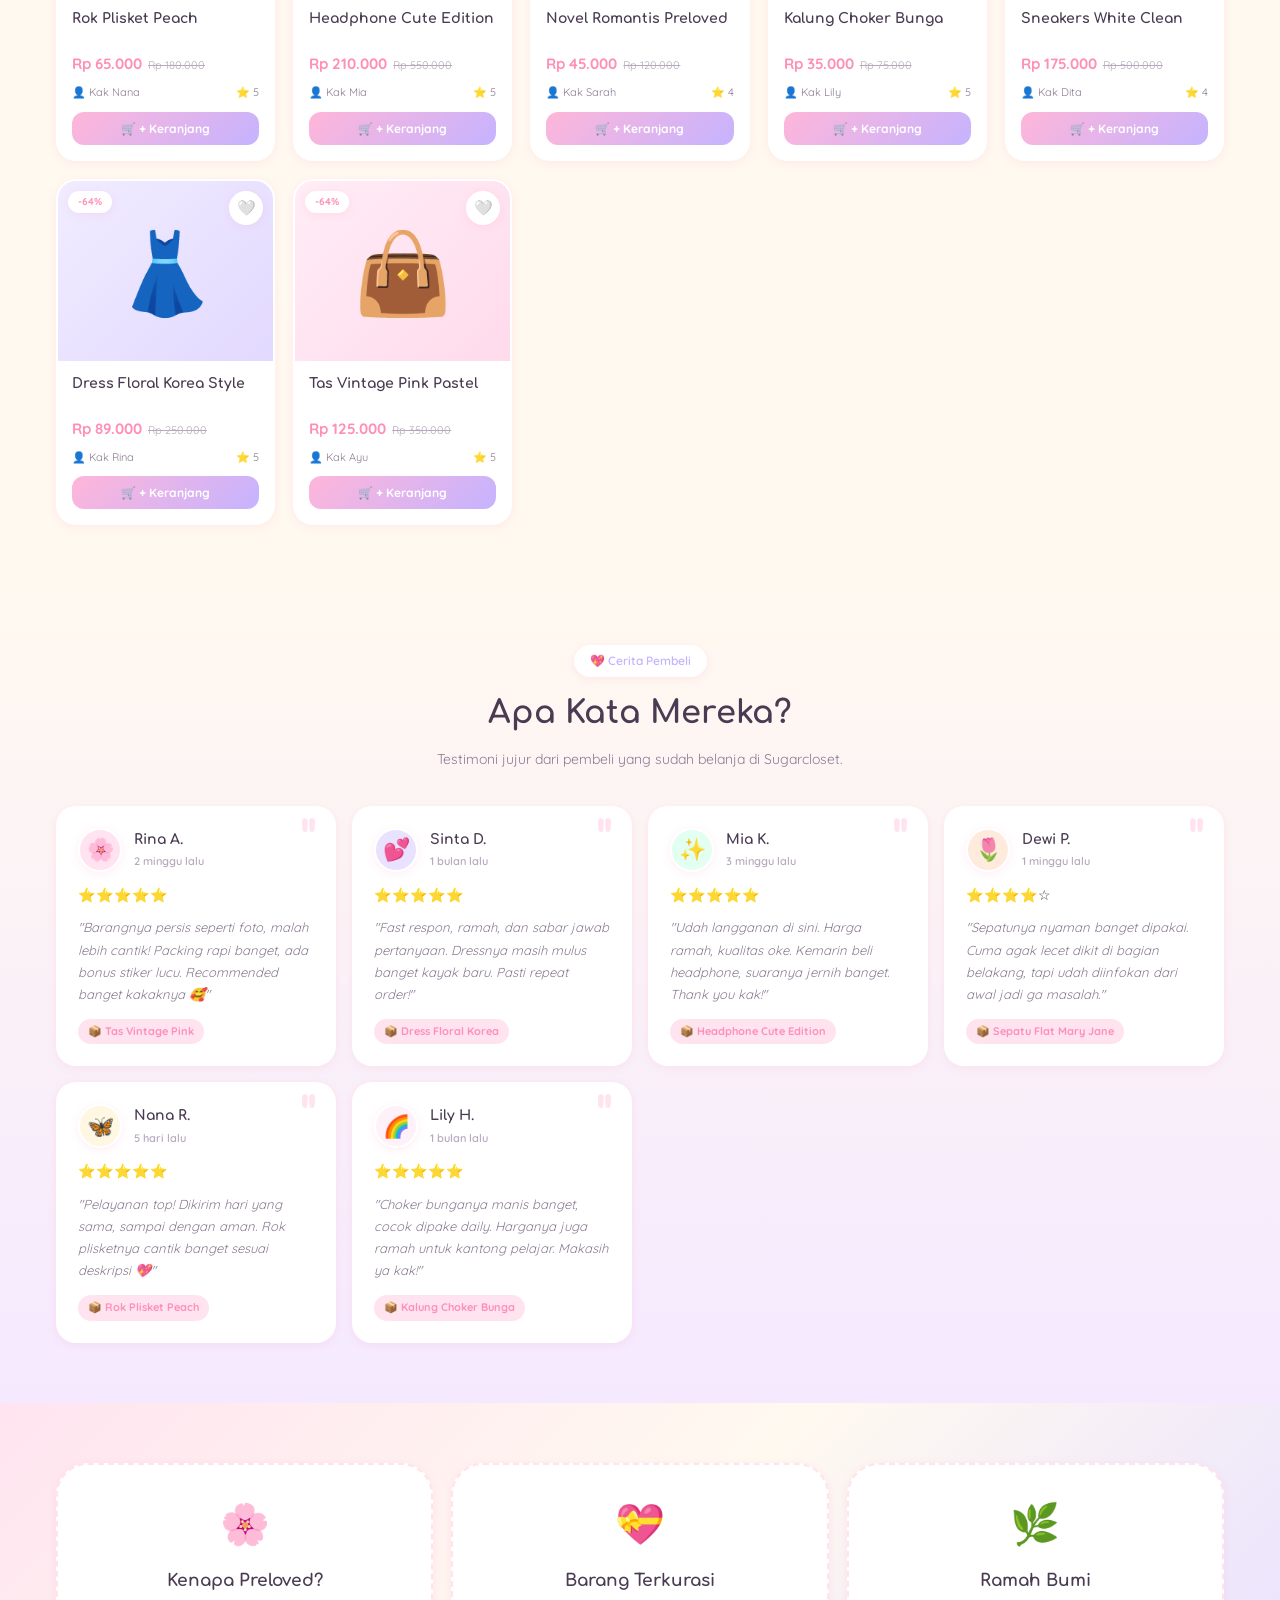
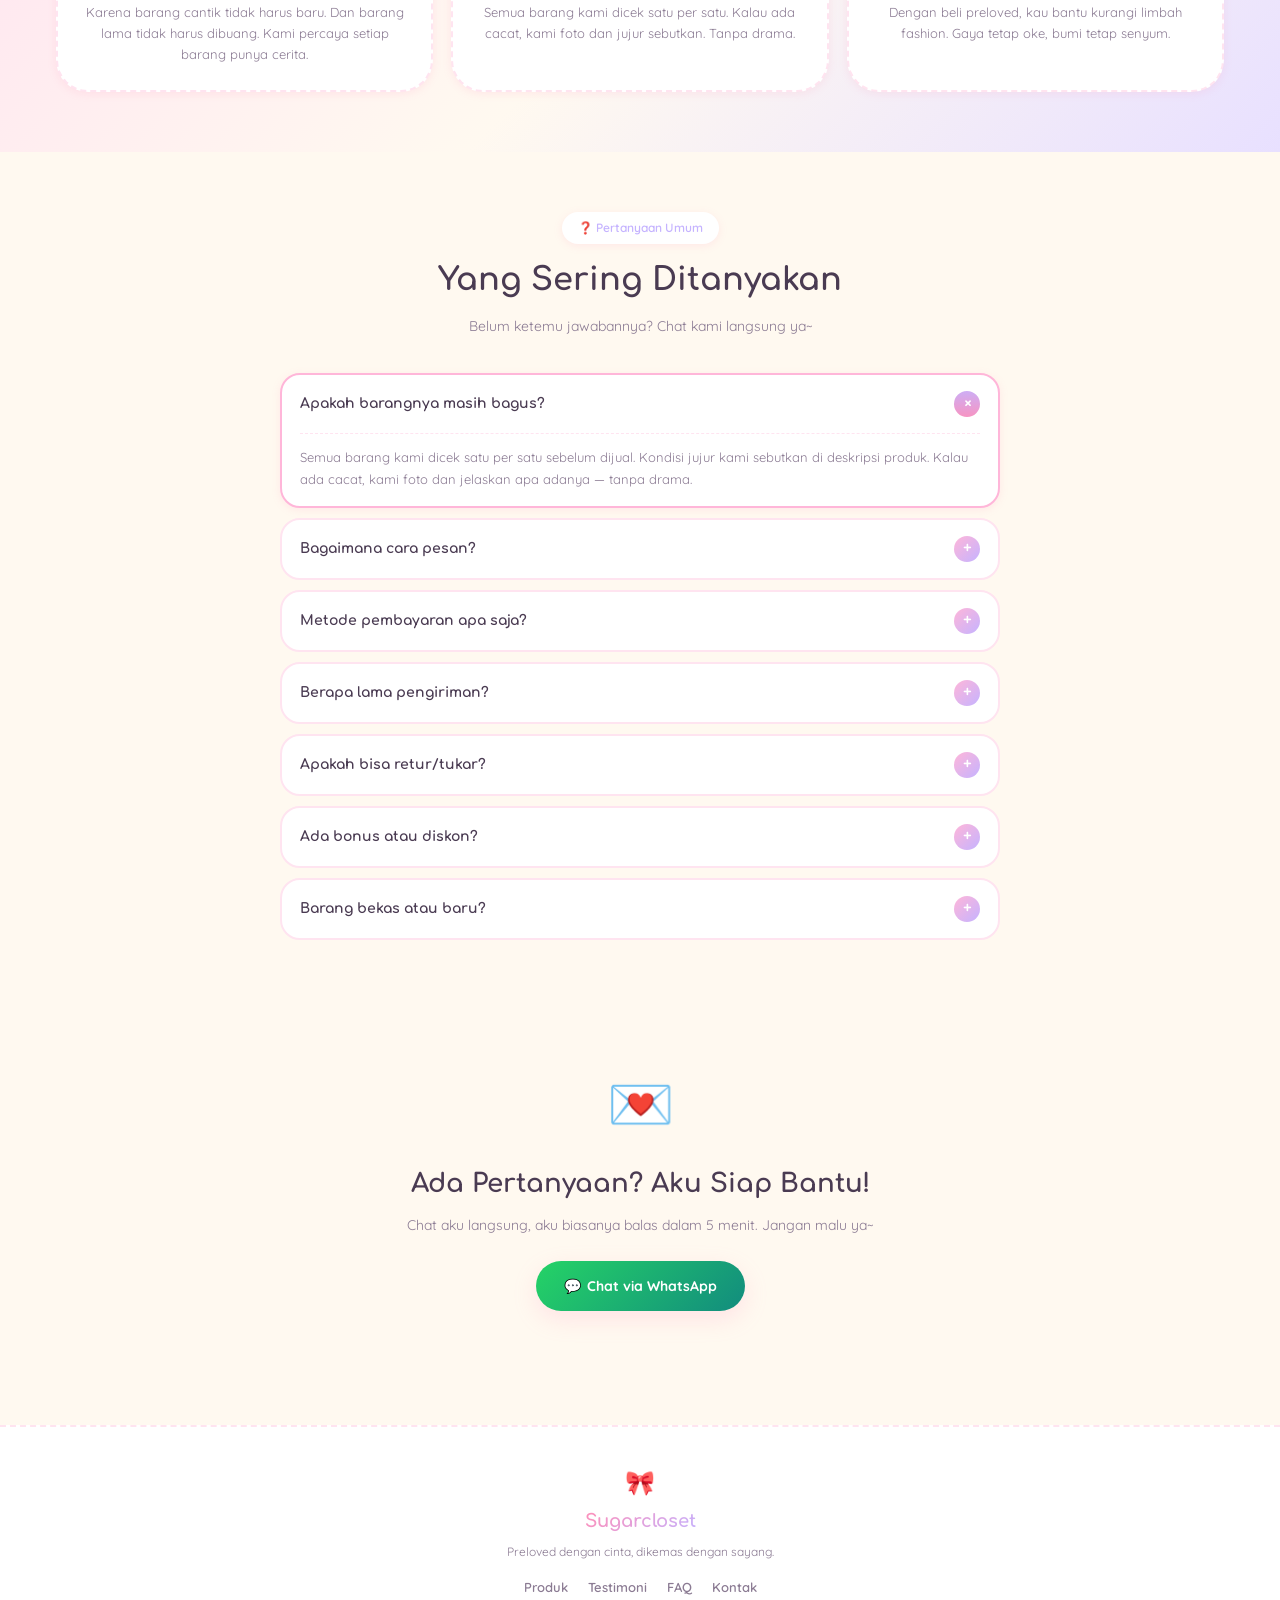
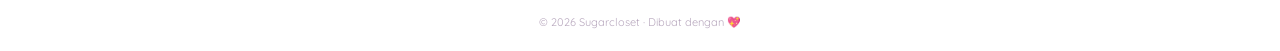
==== commit 61e49c0f: "Update index.html" ====
--- a/index.html
+++ b/index.html
@@ -208,13 +208,13 @@
             <span>💬</span> Chat via WhatsApp
         </a>
         <div class="socials">
-            <a href="#" class="social social-ig" title="Instagram" target="_blank">
+            <a href="https://instagram.com/username_kamu" ...>
                 <svg viewBox="0 0 24 24" fill="none"><rect x="3" y="3" width="18" height="18" rx="5" stroke="currentColor" stroke-width="2"/><circle cx="12" cy="12" r="4" stroke="currentColor" stroke-width="2"/><circle cx="17.5" cy="6.5" r="1.5" fill="currentColor"/></svg>
             </a>
-            <a href="#" class="social social-tiktok" title="TikTok" target="_blank">
+            <a href="https://tiktok.com/@username_kamu" ...>
                 <svg viewBox="0 0 24 24" fill="currentColor"><path d="M19.5 6.5C18.4 6.5 17.4 6 16.7 5.2C16 4.4 15.6 3.4 15.6 2.3V2H12.4V15.2C12.4 16.5 11.4 17.5 10.1 17.5C8.8 17.5 7.8 16.5 7.8 15.2C7.8 14.2 8.4 13.3 9.3 12.9V9.6C6.6 10.1 4.5 12.4 4.5 15.2C4.5 18.4 7.1 21 10.3 21C13.5 21 16.1 18.4 16.1 15.2V9C17.2 9.7 18.5 10.1 19.9 10.1H20.5V6.5H19.5Z"/></svg>
             </a>
-            <a href="#" class="social social-shopee" title="Shopee" target="_blank">
+            <a href="https://shopee.co.id/username_kamu" ...>
                 <svg viewBox="0 0 24 24" fill="currentColor"><path d="M12 2C9.8 2 8 3.5 8 5.5V6H5C4.4 6 4 6.4 4 7L3 19C3 19.6 3.4 20 4 20H20C20.6 20 21 19.6 21 19L20 7C20 6.4 19.6 6 19 6H16V5.5C16 3.5 14.2 2 12 2ZM10 5.5C10 4.6 10.9 4 12 4C13.1 4 14 4.6 14 5.5V6H10V5.5Z"/></svg>
             </a>
         </div>
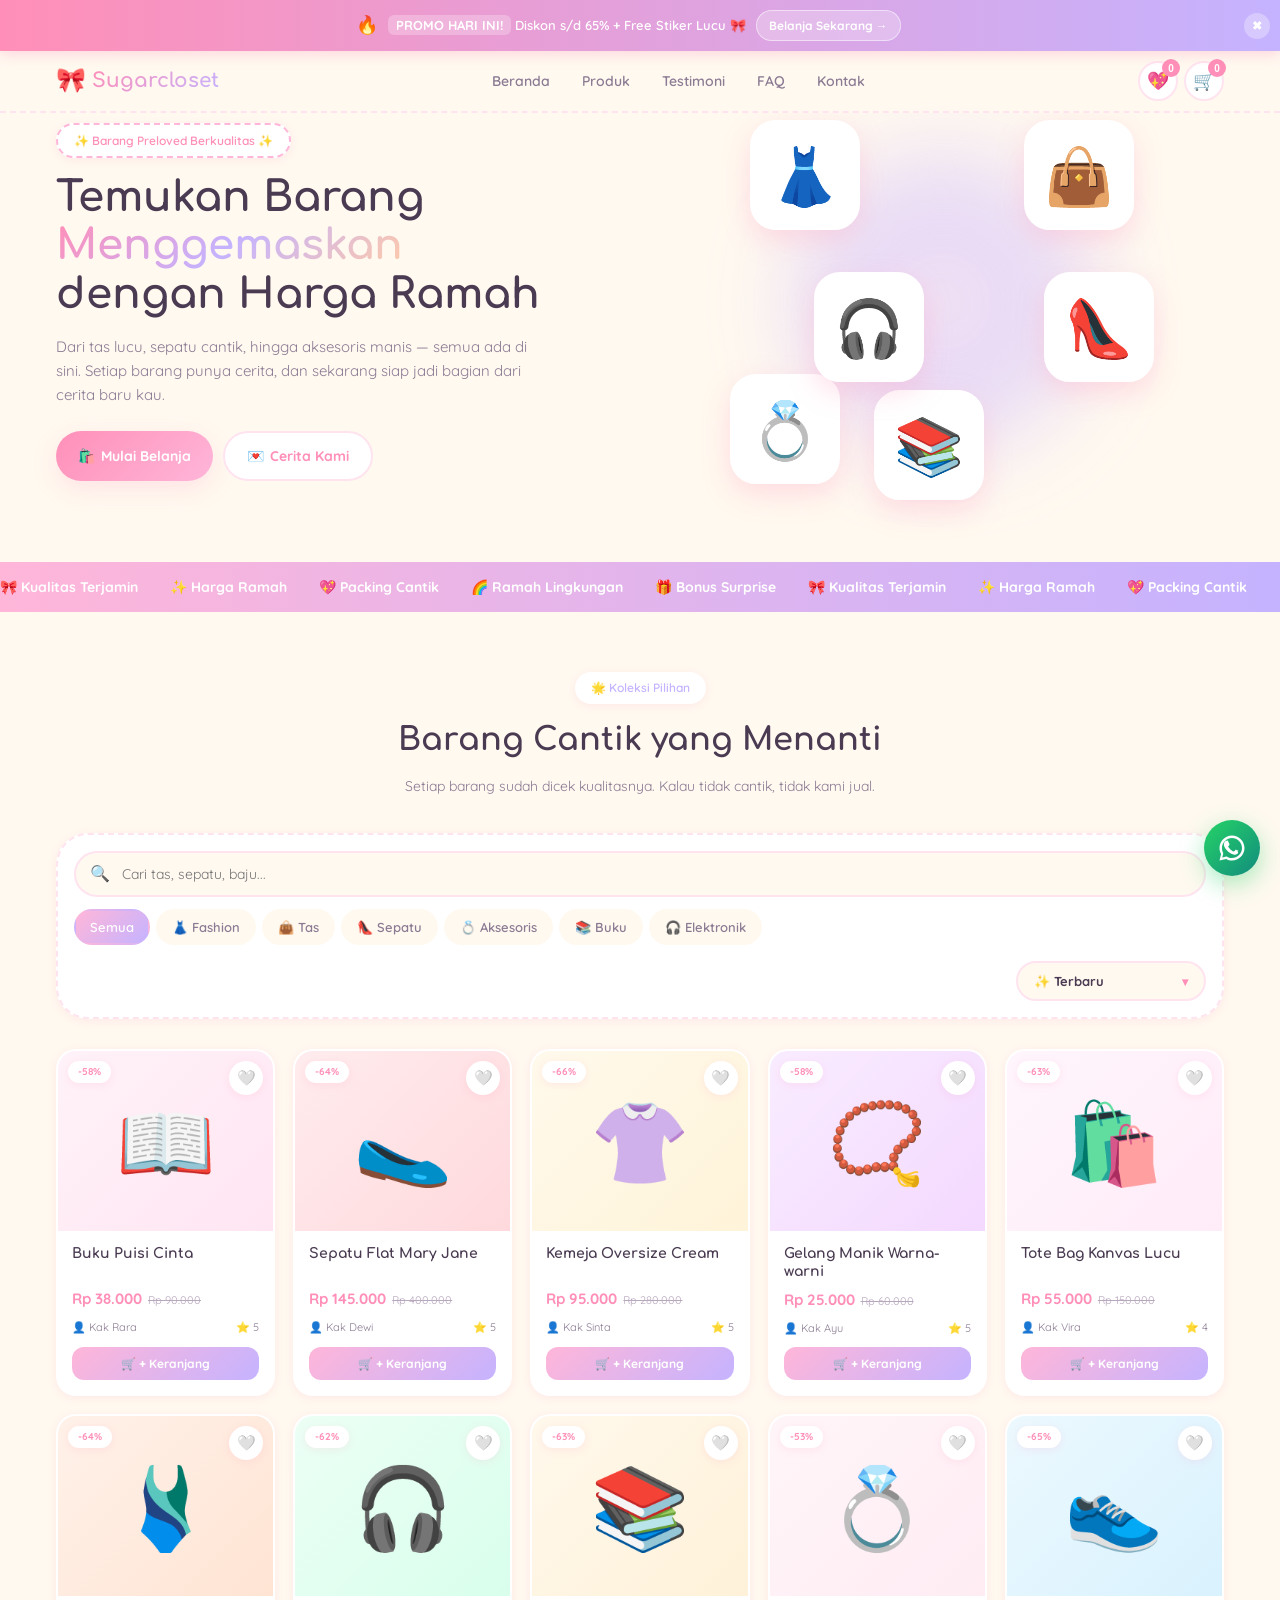
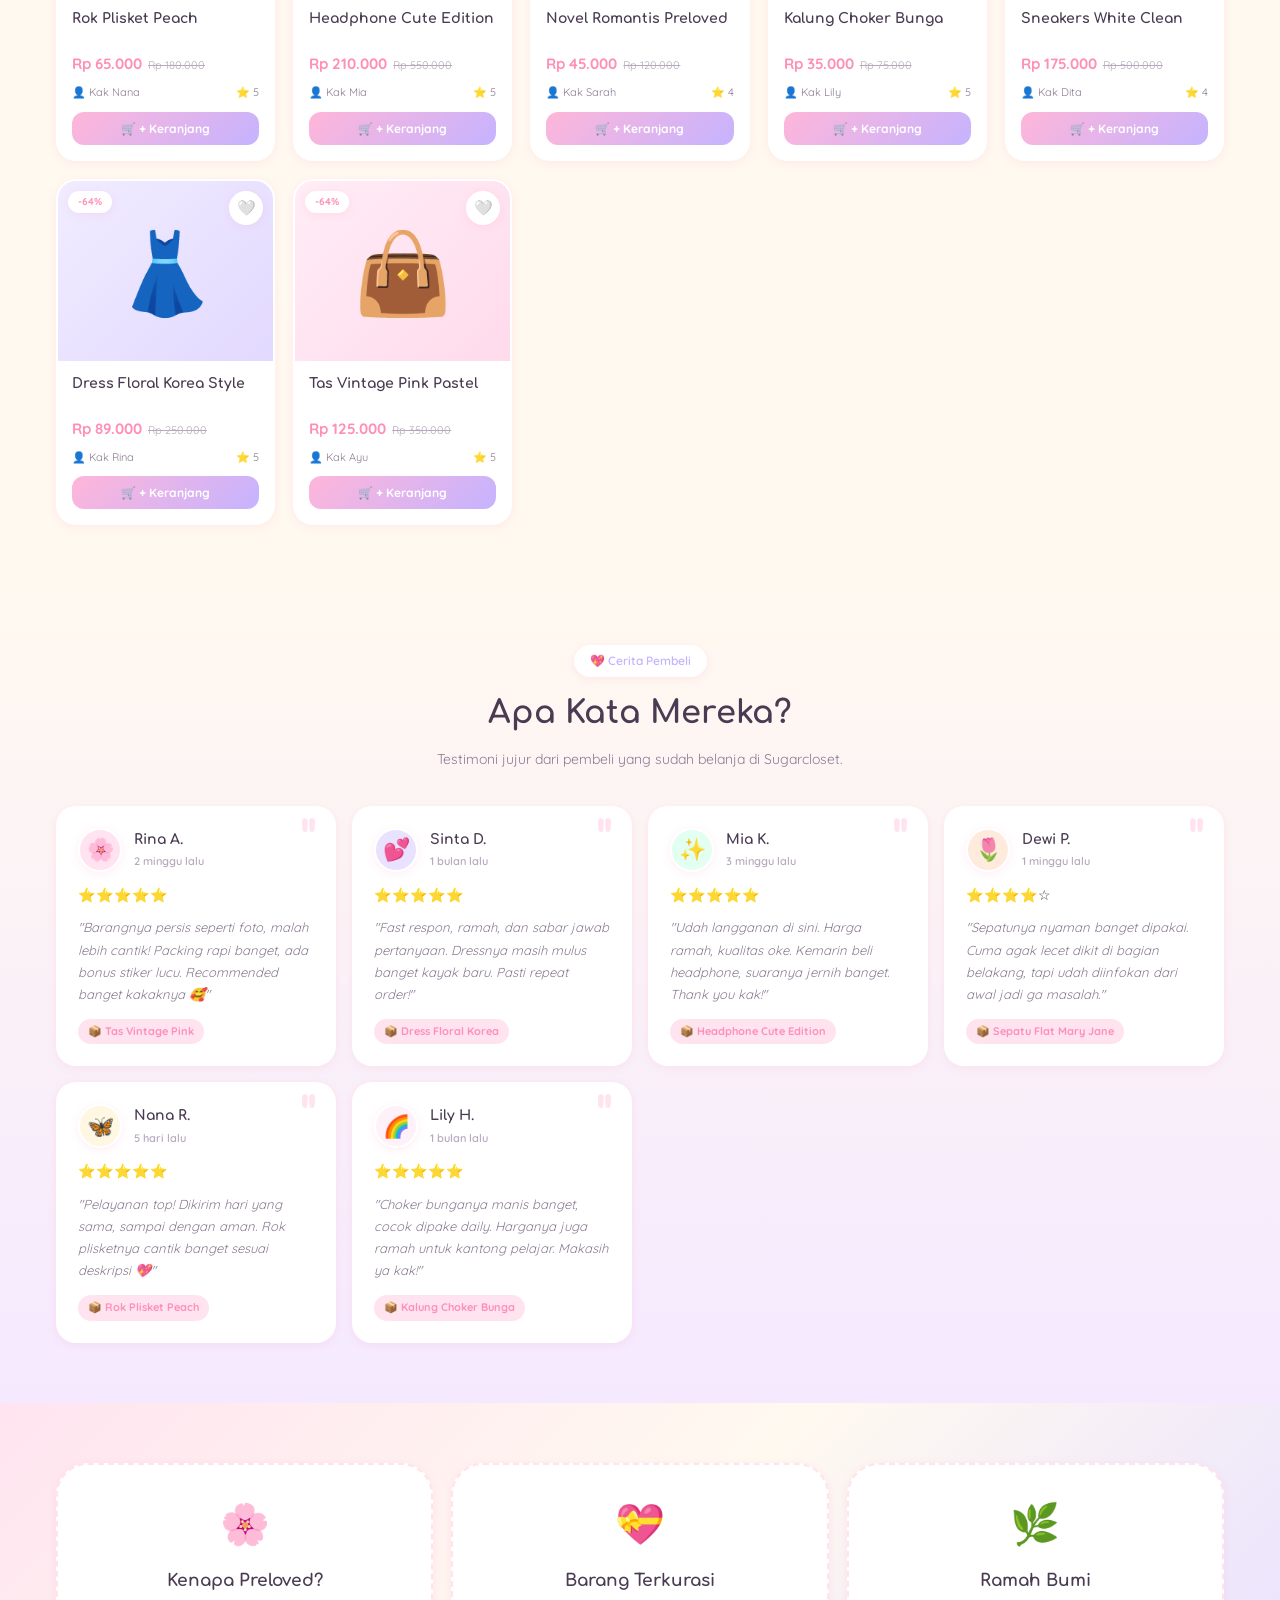
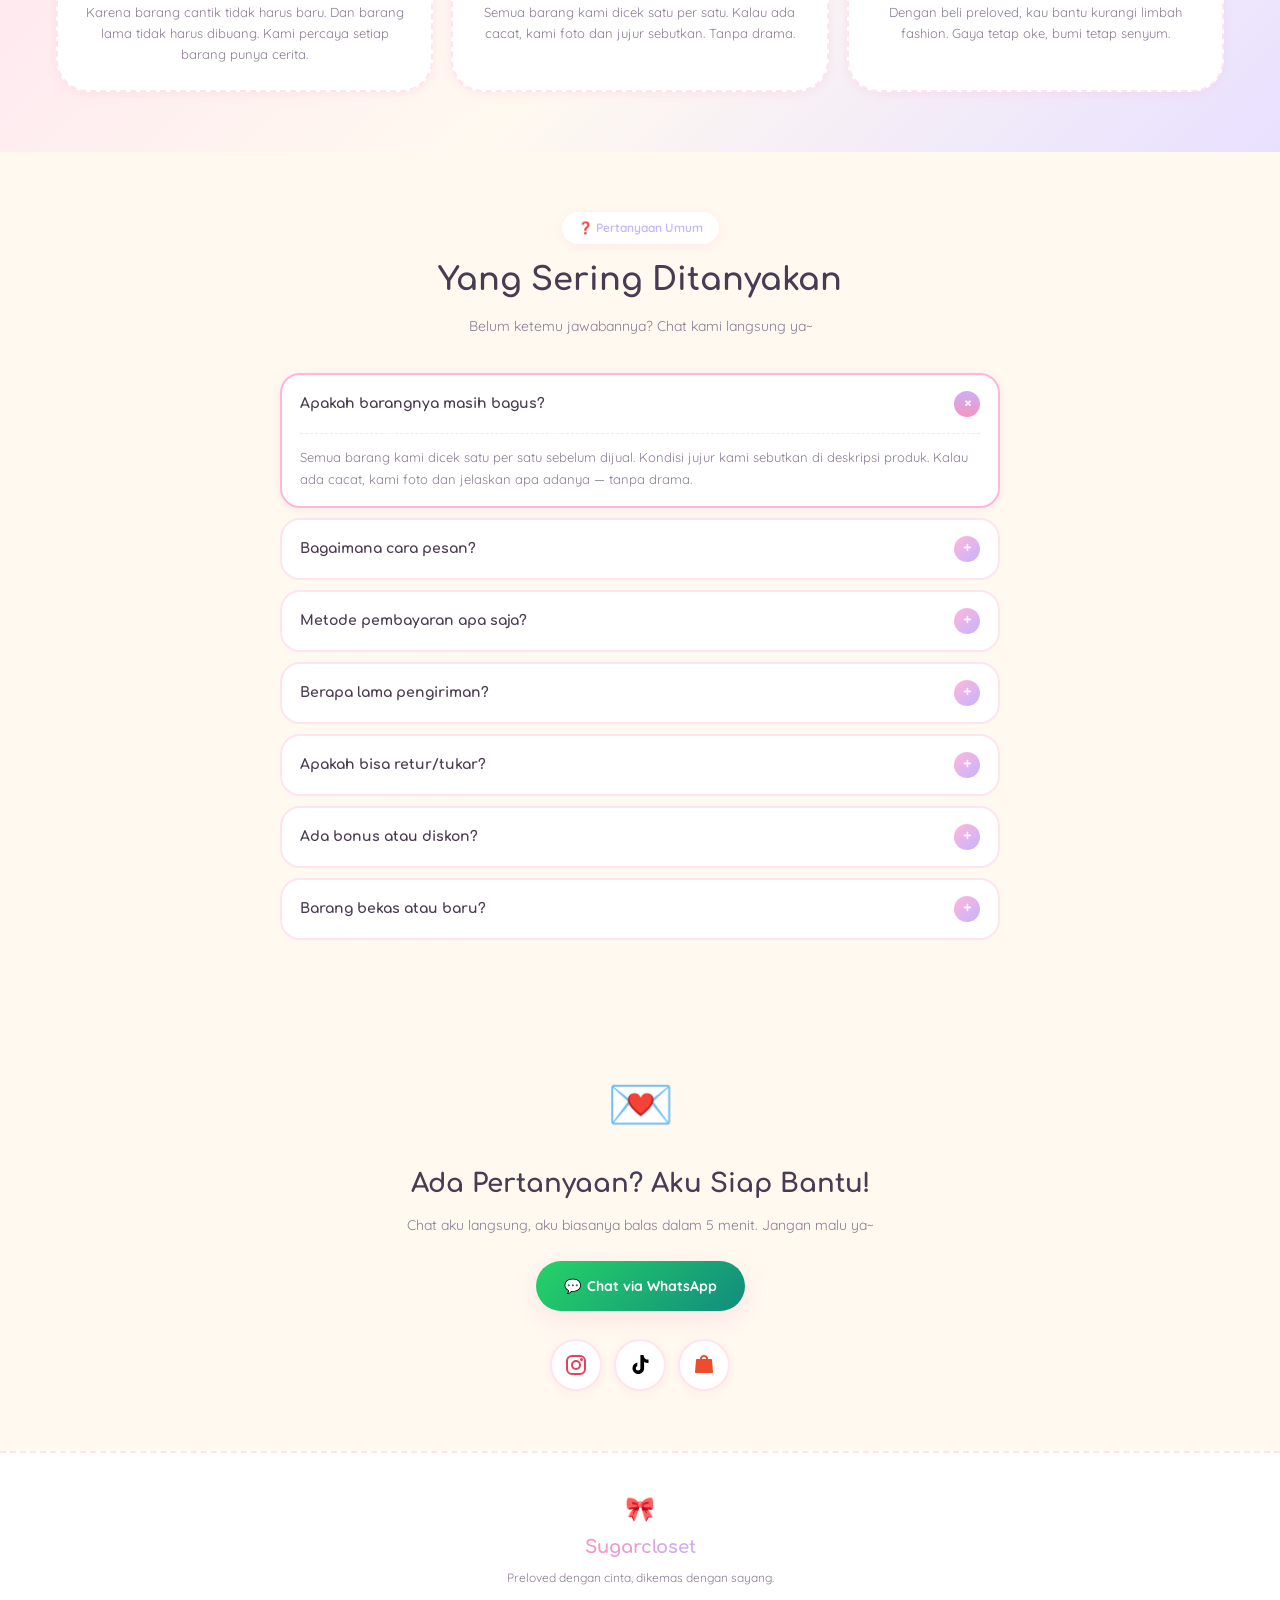
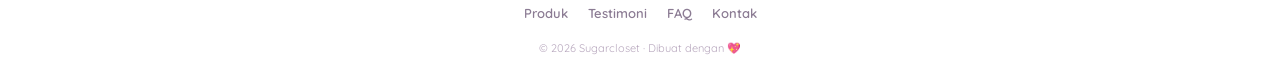
==== commit 6b47b4b5: "Update index.html" ====
--- a/index.html
+++ b/index.html
@@ -208,13 +208,13 @@
             <span>💬</span> Chat via WhatsApp
         </a>
         <div class="socials">
-            <a href="https://instagram.com/username_kamu" ...>
+            <a href="https://instagram.com/username_kamu" class="social social-ig" title="Instagram" target="_blank">
                 <svg viewBox="0 0 24 24" fill="none"><rect x="3" y="3" width="18" height="18" rx="5" stroke="currentColor" stroke-width="2"/><circle cx="12" cy="12" r="4" stroke="currentColor" stroke-width="2"/><circle cx="17.5" cy="6.5" r="1.5" fill="currentColor"/></svg>
             </a>
-            <a href="https://tiktok.com/@username_kamu" ...>
+            <a href="https://tiktok.com/@username_kamu" class="social social-tiktok" title="TikTok" target="_blank">
                 <svg viewBox="0 0 24 24" fill="currentColor"><path d="M19.5 6.5C18.4 6.5 17.4 6 16.7 5.2C16 4.4 15.6 3.4 15.6 2.3V2H12.4V15.2C12.4 16.5 11.4 17.5 10.1 17.5C8.8 17.5 7.8 16.5 7.8 15.2C7.8 14.2 8.4 13.3 9.3 12.9V9.6C6.6 10.1 4.5 12.4 4.5 15.2C4.5 18.4 7.1 21 10.3 21C13.5 21 16.1 18.4 16.1 15.2V9C17.2 9.7 18.5 10.1 19.9 10.1H20.5V6.5H19.5Z"/></svg>
             </a>
-            <a href="https://shopee.co.id/username_kamu" ...>
+            <a href="https://shopee.co.id/username_kamu" class="social social-shopee" title="Shopee" target="_blank">
                 <svg viewBox="0 0 24 24" fill="currentColor"><path d="M12 2C9.8 2 8 3.5 8 5.5V6H5C4.4 6 4 6.4 4 7L3 19C3 19.6 3.4 20 4 20H20C20.6 20 21 19.6 21 19L20 7C20 6.4 19.6 6 19 6H16V5.5C16 3.5 14.2 2 12 2ZM10 5.5C10 4.6 10.9 4 12 4C13.1 4 14 4.6 14 5.5V6H10V5.5Z"/></svg>
             </a>
         </div>
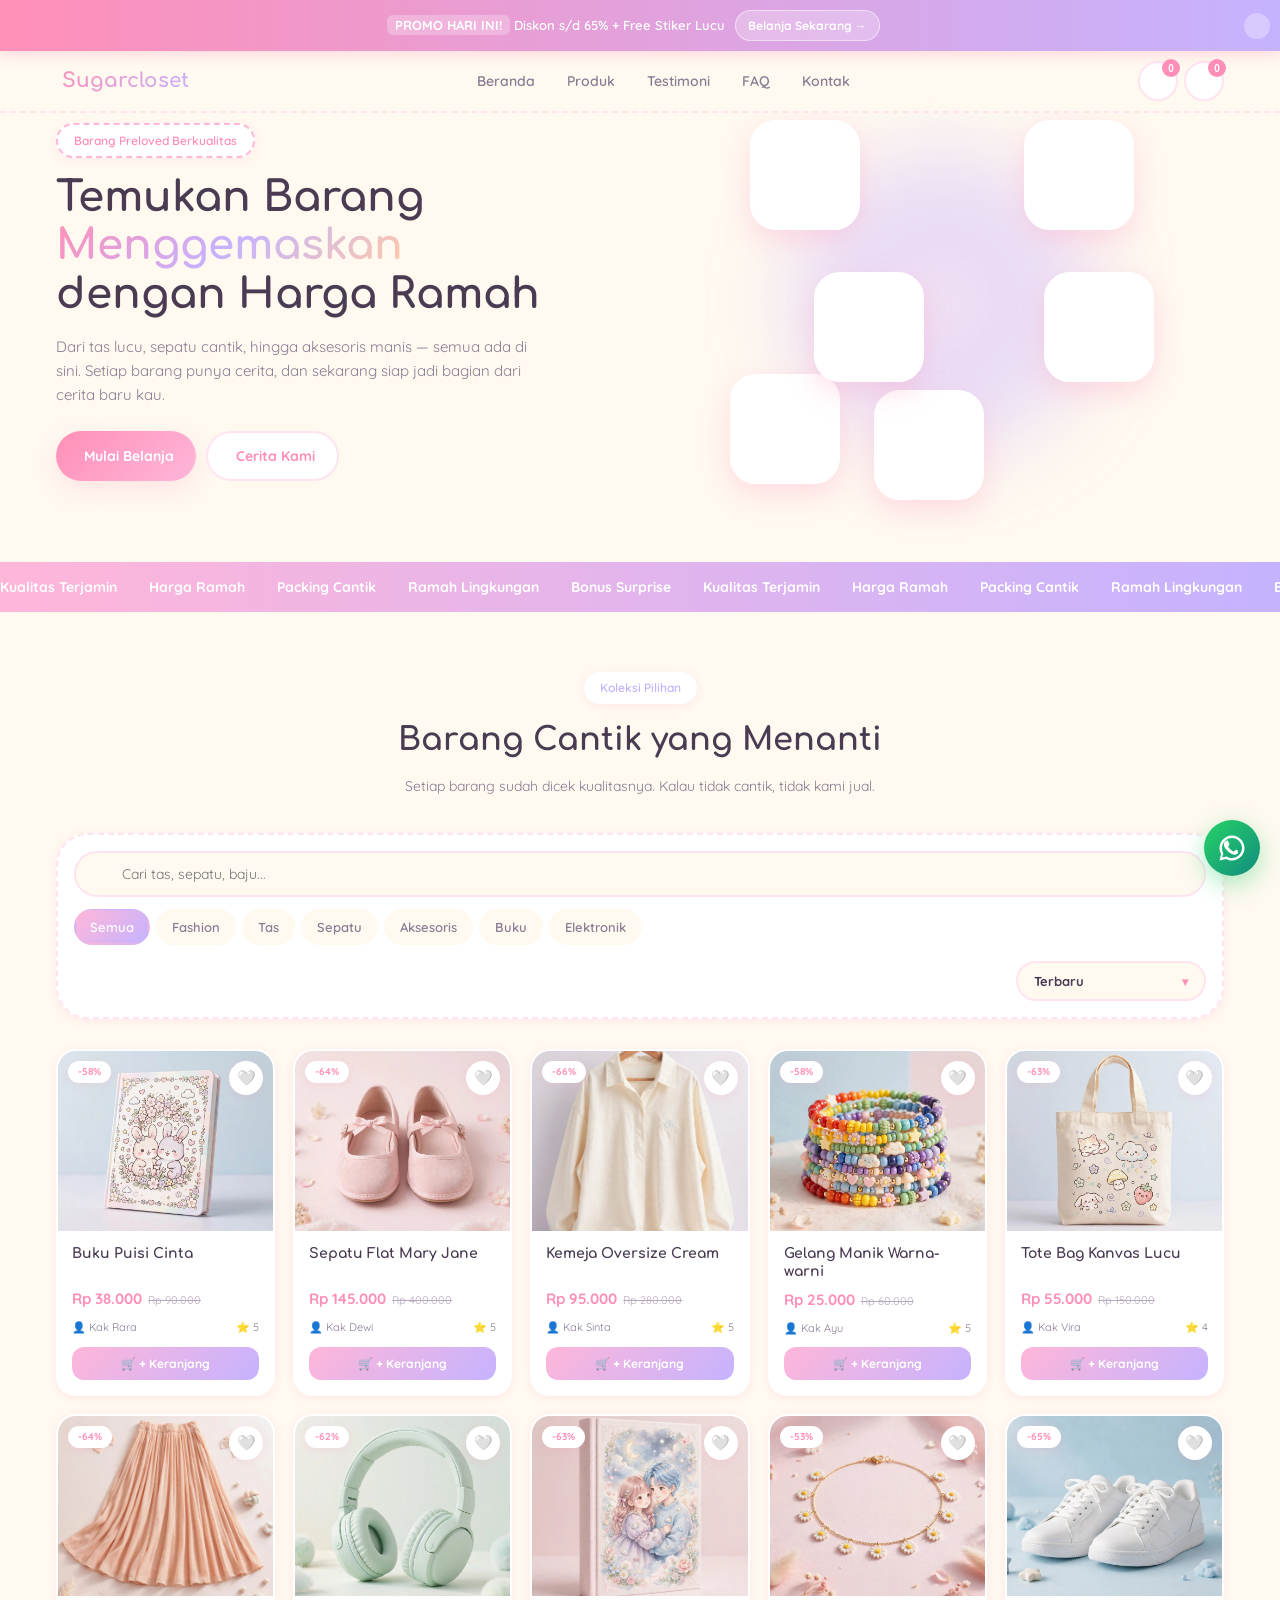
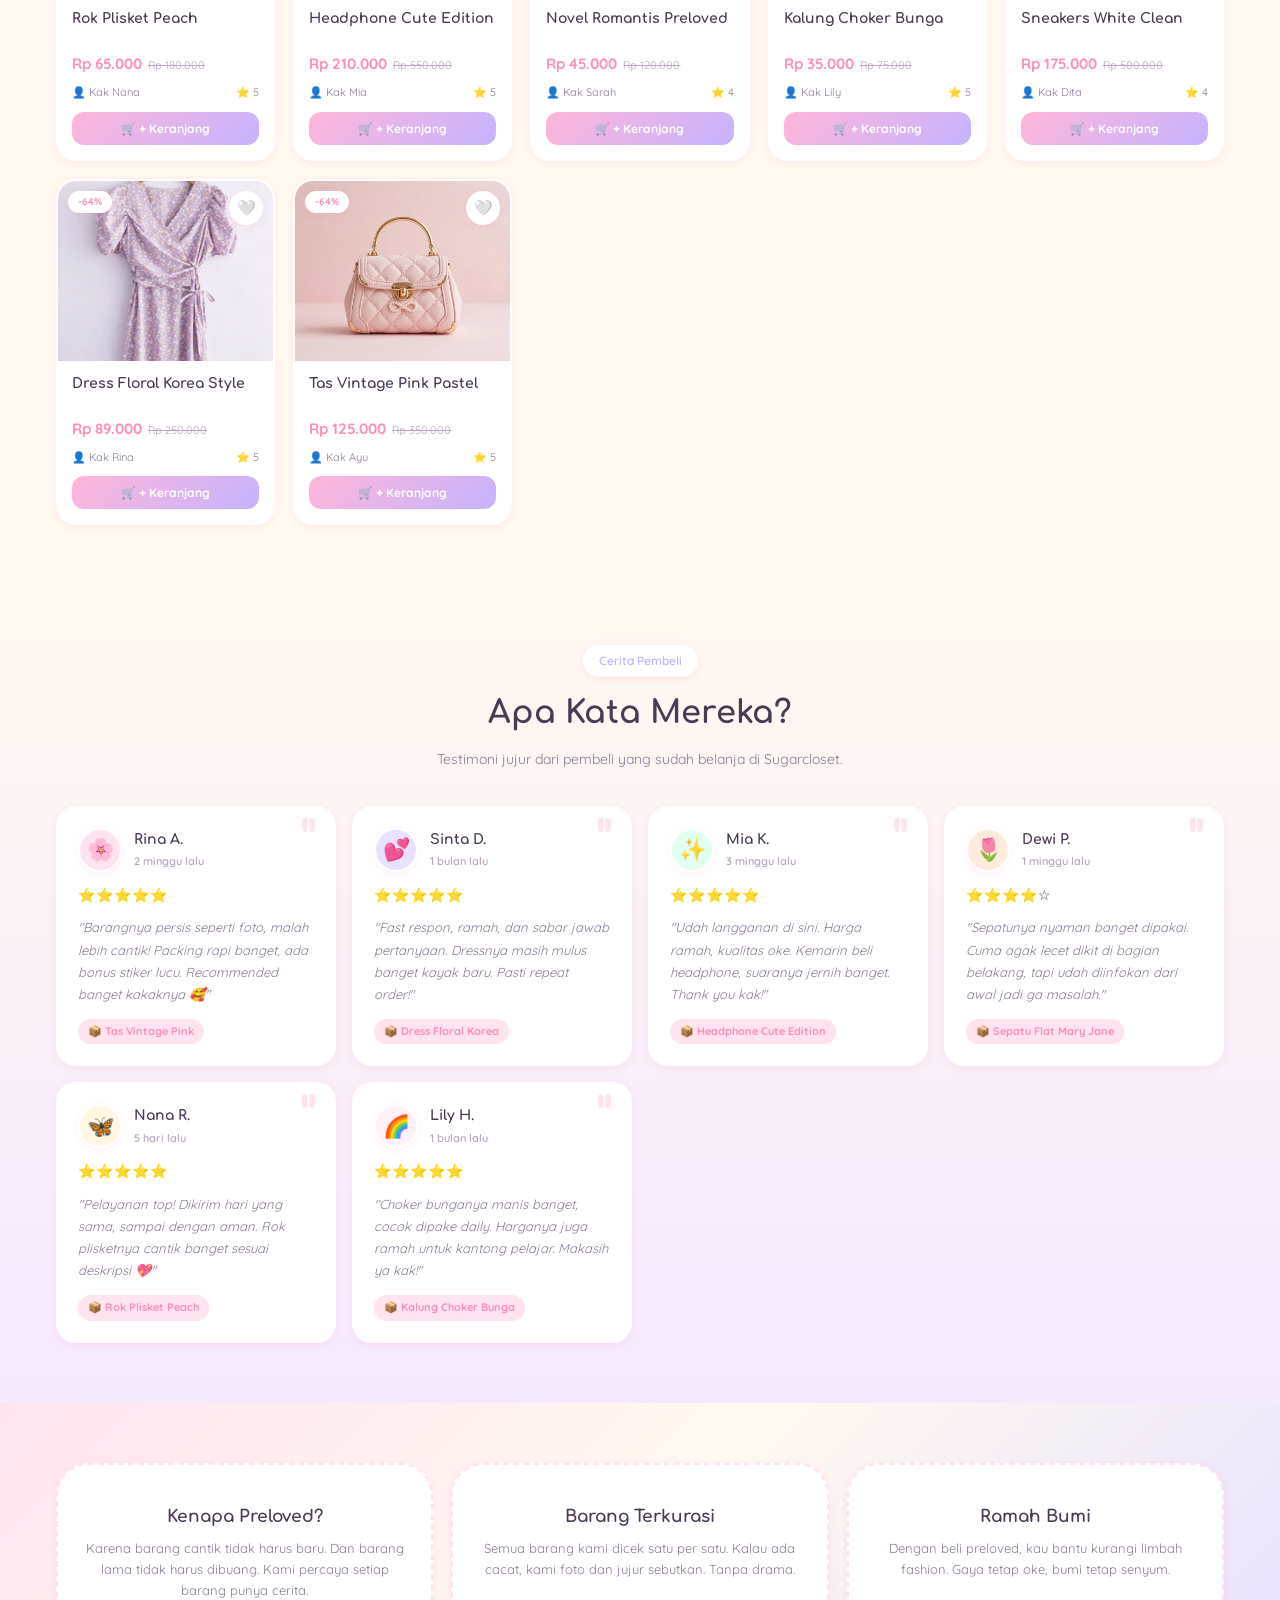
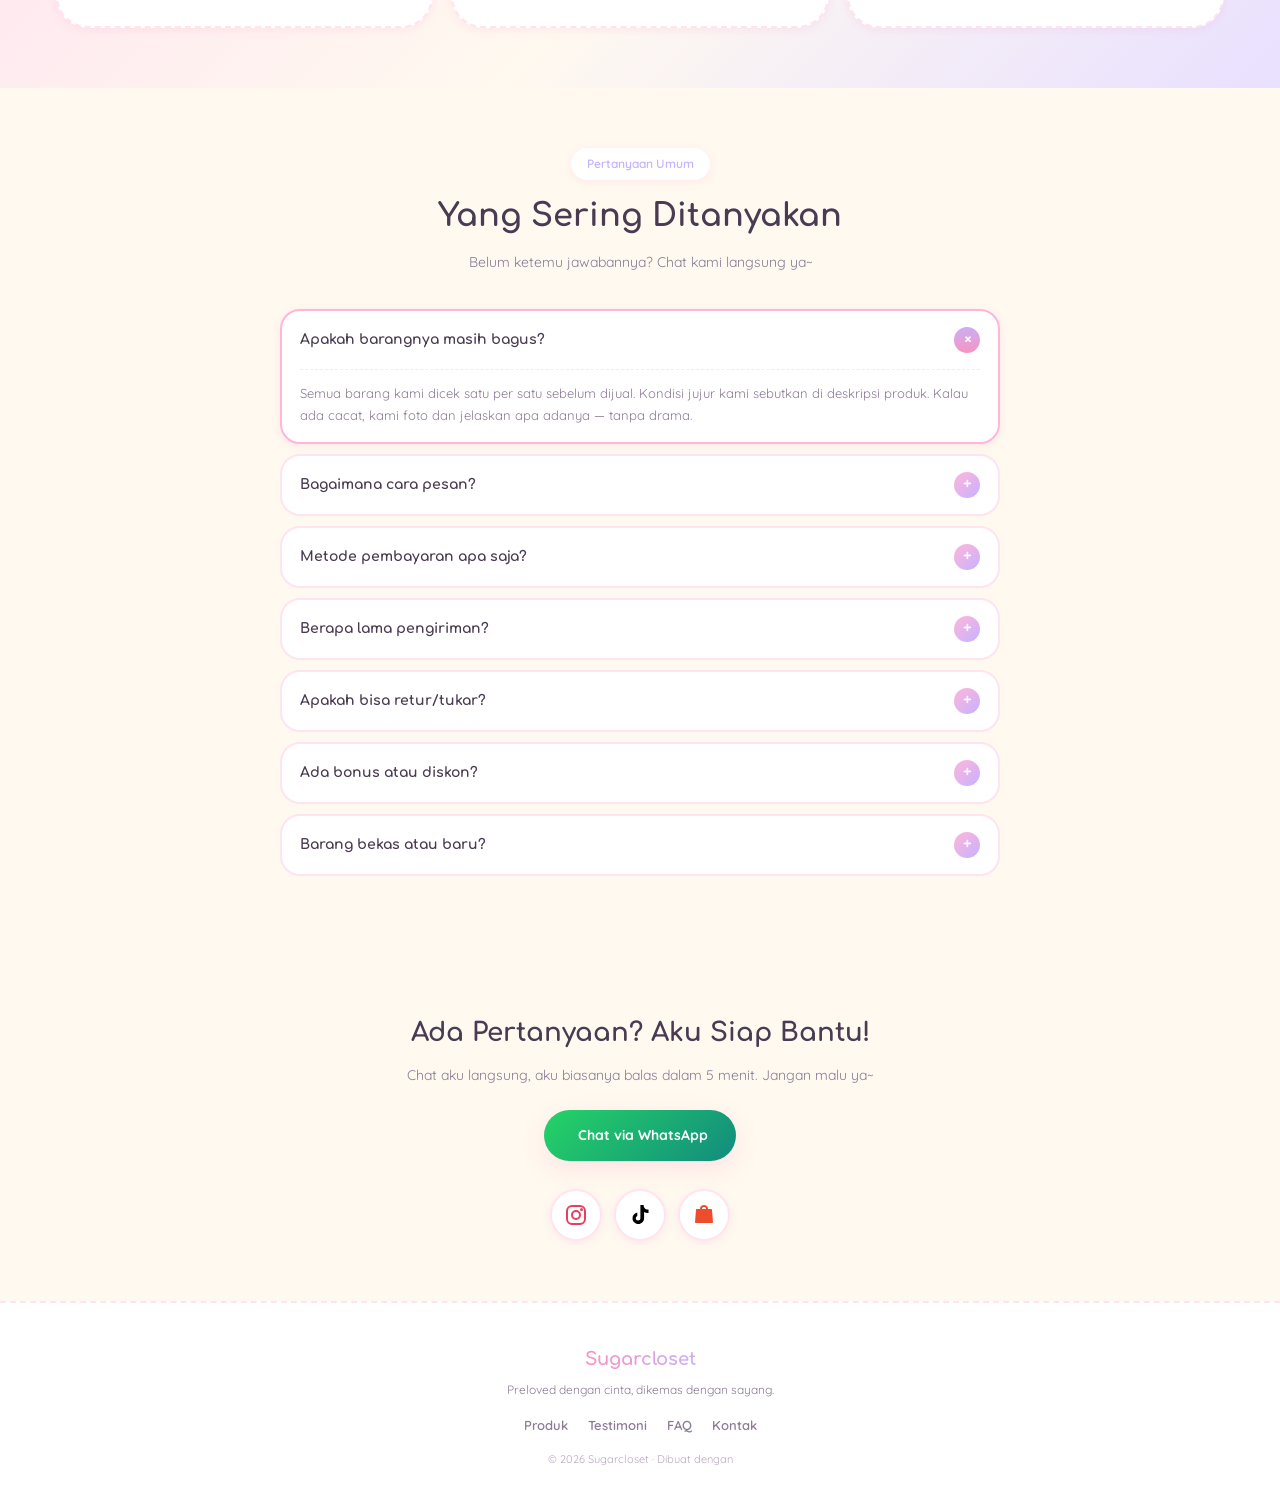
==== commit a5b62a98: "Ganti semua emoji jadi ikon SVG (icons.js diperluas, data-icon hydration)" ====
--- a/index.html
+++ b/index.html
@@ -2,24 +2,25 @@
 <html lang="id">
 <head>
 <meta charset="UTF-8">
-<meta name="viewport" content="width=device-width, initial-scale=1.0, maximum-scale=1.0">
-<title>✿ Sugarcloset — Preloved dengan Cinta, Harga Ramah ✿</title>
+<meta name="viewport" content="width=device-width, initial-scale=1.0">
+<title>Sugarcloset — Preloved dengan Cinta, Harga Ramah</title>
 
 <meta name="description" content="Sugarcloset — Toko preloved dengan barang cantik, harga ramah, dan packing menggemaskan.">
 <meta name="keywords" content="preloved, thrift, tas bekas, dress bekas, sepatu preloved, aksesoris murah, toko online, sugarcloset">
 <meta name="theme-color" content="#FFB6D9">
 
-<meta property="og:title" content="✿ Sugarcloset — Preloved dengan Cinta">
+<meta property="og:title" content="Sugarcloset — Preloved dengan Cinta">
 <meta property="og:description" content="Barang cantik, harga ramah, packing menggemaskan.">
 <meta property="og:type" content="website">
-<meta property="og:url" content="https://hansxf-ui.github.io/">
+<meta property="og:url" content="https://hansxf-ui.github.io/preloved_shop/">
+<meta property="og:image" content="https://hansxf-ui.github.io/preloved_shop/images/og-banner.jpg">
 <meta property="og:site_name" content="Sugarcloset">
 
 <link rel="preconnect" href="https://fonts.googleapis.com">
 <link rel="preconnect" href="https://fonts.gstatic.com" crossorigin>
 <link href="https://fonts.googleapis.com/css2?family=Quicksand:wght@400;500;600;700&family=Comfortaa:wght@400;600;700&display=swap" rel="stylesheet">
 <link rel="stylesheet" href="style.css">
-<link rel="icon" href="data:image/svg+xml,<svg xmlns='http://www.w3.org/2000/svg' viewBox='0 0 100 100'><text y='.9em' font-size='90'>🎀</text></svg>">
+<link rel="icon" href="data:image/svg+xml,<svg xmlns='http://www.w3.org/2000/svg' viewBox='0 0 24 24'><path d='M12 2C10 2 8 4 8 6.5C8 8 9 9 10 9.5C8 10 6 12 6 14.5C6 17 8 18 10 18C10.5 18 11 17.5 11 17C11 16.5 10.5 16 10 16C9 16 8 15.5 8 14.5C8 13 10 11.5 12 11.5C14 11.5 16 13 16 14.5C16 15.5 15 16 14 16C13.5 16 13 16.5 13 17C13 17.5 13.5 18 14 18C16 18 18 17 18 14.5C18 12 16 10 14 9.5C15 9 16 8 16 6.5C16 4 14 2 12 2Z' fill='%23FF8FB3'/><path d='M12 22L10 14L12 15L14 14L12 22Z' fill='%23FF8FB3' opacity='0.6'/></svg>">
 </head>
 <body>
 
@@ -28,17 +29,17 @@
 <!-- ═══ PROMO BANNER ═══ -->
 <div class="promo-banner" id="promoBanner">
     <div class="promo-content">
-        <span class="promo-fire">🔥</span>
-        <span class="promo-text"><strong>PROMO HARI INI!</strong> Diskon s/d 65% + Free Stiker Lucu 🎀</span>
+        <span class="promo-fire" data-icon="fire"></span>
+        <span class="promo-text"><strong>PROMO HARI INI!</strong> Diskon s/d 65% + Free Stiker Lucu <span data-icon="ribbon"></span></span>
         <a href="#products" class="promo-cta">Belanja Sekarang →</a>
     </div>
-    <button class="promo-close" id="promoClose" title="Tutup">✖</button>
+    <button class="promo-close" id="promoClose" title="Tutup"><span data-icon="close"></span></button>
 </div>
 
 <header class="header" id="mainHeader">
     <div class="container header-inner">
         <a href="#" class="logo">
-            <span class="logo-icon">🎀</span>
+            <span class="logo-icon" data-icon="ribbon"></span>
             <span class="logo-text">Sugarcloset</span>
         </a>
         <nav class="nav">
@@ -50,13 +51,13 @@
         </nav>
         <div class="header-actions">
             <button class="icon-btn" id="favBtn" title="Favorit">
-                <span>💖</span><span class="badge" id="favCount">0</span>
+                <span data-icon="heart"></span><span class="badge" id="favCount">0</span>
             </button>
             <button class="icon-btn" id="cartBtn" title="Keranjang">
-                <span>🛒</span><span class="badge" id="cartCount">0</span>
+                <span data-icon="cart"></span><span class="badge" id="cartCount">0</span>
             </button>
             <button class="icon-btn menu-btn" id="menuBtn" title="Menu">
-                <span>☰</span>
+                <span data-icon="menu"></span>
             </button>
         </div>
     </div>
@@ -65,7 +66,7 @@
 <section class="hero" id="home">
     <div class="container hero-inner">
         <div class="hero-content">
-            <span class="hero-badge">✨ Barang Preloved Berkualitas ✨</span>
+            <span class="hero-badge"><span data-icon="sparkle"></span> Barang Preloved Berkualitas <span data-icon="sparkle"></span></span>
             <h1 class="hero-title">
                 Temukan Barang<br>
                 <span class="highlight">Menggemaskan</span><br>
@@ -76,72 +77,72 @@
                 Setiap barang punya cerita, dan sekarang siap jadi bagian dari cerita baru kau.
             </p>
             <div class="hero-actions">
-                <a href="#products" class="btn btn-primary"><span>🛍️</span> Mulai Belanja</a>
-                <a href="#about" class="btn btn-secondary"><span>💌</span> Cerita Kami</a>
+                <a href="#products" class="btn btn-primary"><span data-icon="bag"></span> Mulai Belanja</a>
+                <a href="#about" class="btn btn-secondary"><span data-icon="mail"></span> Cerita Kami</a>
             </div>
         </div>
 
         <div class="hero-illustration">
             <div class="hero-blob"></div>
-            <div class="hero-card c1">👗</div>
-            <div class="hero-card c2">👜</div>
-            <div class="hero-card c3">👠</div>
-            <div class="hero-card c4">💍</div>
-            <div class="hero-card c5">📚</div>
-            <div class="hero-card c6">🎧</div>
+            <div class="hero-card c1" data-icon="productDress"></div>
+            <div class="hero-card c2" data-icon="productBag"></div>
+            <div class="hero-card c3" data-icon="productShoes"></div>
+            <div class="hero-card c4" data-icon="productRing"></div>
+            <div class="hero-card c5" data-icon="productBook"></div>
+            <div class="hero-card c6" data-icon="productHeadphone"></div>
         </div>
     </div>
 </section>
 
 <div class="marquee">
     <div class="marquee-track">
-        <span>🎀 Kualitas Terjamin</span>
-        <span>✨ Harga Ramah</span>
-        <span>💖 Packing Cantik</span>
-        <span>🌈 Ramah Lingkungan</span>
-        <span>🎁 Bonus Surprise</span>
-        <span>🎀 Kualitas Terjamin</span>
-        <span>✨ Harga Ramah</span>
-        <span>💖 Packing Cantik</span>
-        <span>🌈 Ramah Lingkungan</span>
-        <span>🎁 Bonus Surprise</span>
+        <span><span data-icon="ribbon"></span> Kualitas Terjamin</span>
+        <span><span data-icon="sparkle"></span> Harga Ramah</span>
+        <span><span data-icon="heart"></span> Packing Cantik</span>
+        <span><span data-icon="rainbow"></span> Ramah Lingkungan</span>
+        <span><span data-icon="gift"></span> Bonus Surprise</span>
+        <span><span data-icon="ribbon"></span> Kualitas Terjamin</span>
+        <span><span data-icon="sparkle"></span> Harga Ramah</span>
+        <span><span data-icon="heart"></span> Packing Cantik</span>
+        <span><span data-icon="rainbow"></span> Ramah Lingkungan</span>
+        <span><span data-icon="gift"></span> Bonus Surprise</span>
     </div>
 </div>
 
 <section class="products" id="products">
     <div class="container">
         <div class="section-head">
-            <span class="section-badge">🌟 Koleksi Pilihan</span>
+            <span class="section-badge"><span data-icon="star"></span> Koleksi Pilihan</span>
             <h2 class="section-title">Barang Cantik yang Menanti</h2>
             <p class="section-desc">Setiap barang sudah dicek kualitasnya. Kalau tidak cantik, tidak kami jual.</p>
         </div>
 
         <div class="filter-bar">
             <div class="search-box" id="searchBoxWrapper">
-                <span class="search-icon">🔍</span>
+                <span class="search-icon" data-icon="search"></span>
                 <input type="text" id="searchInput" placeholder="Cari tas, sepatu, baju..." autocomplete="off">
                 <div class="search-history" id="searchHistory"></div>
             </div>
             <div class="categories" id="categories">
                 <button class="cat-btn active" data-cat="all">Semua</button>
-                <button class="cat-btn" data-cat="fashion">👗 Fashion</button>
-                <button class="cat-btn" data-cat="tas">👜 Tas</button>
-                <button class="cat-btn" data-cat="sepatu">👠 Sepatu</button>
-                <button class="cat-btn" data-cat="aksesoris">💍 Aksesoris</button>
-                <button class="cat-btn" data-cat="buku">📚 Buku</button>
-                <button class="cat-btn" data-cat="elektronik">🎧 Elektronik</button>
+                <button class="cat-btn" data-cat="fashion"><span data-icon="dress"></span> Fashion</button>
+                <button class="cat-btn" data-cat="tas"><span data-icon="bag"></span> Tas</button>
+                <button class="cat-btn" data-cat="sepatu"><span data-icon="shoes"></span> Sepatu</button>
+                <button class="cat-btn" data-cat="aksesoris"><span data-icon="ring"></span> Aksesoris</button>
+                <button class="cat-btn" data-cat="buku"><span data-icon="book"></span> Buku</button>
+                <button class="cat-btn" data-cat="elektronik"><span data-icon="headphones"></span> Elektronik</button>
             </div>
             <div class="sort-box">
                 <div class="custom-select" id="sortWrapper">
                     <button class="custom-select-btn" id="sortBtn" type="button">
-                        <span id="sortLabel">✨ Terbaru</span>
+                        <span id="sortLabel"><span data-icon="sparkle"></span> Terbaru</span>
                         <span class="custom-select-arrow">▾</span>
                     </button>
                     <div class="custom-select-options" id="sortOptions">
-                        <div class="custom-select-option active" data-value="newest">✨ Terbaru</div>
-                        <div class="custom-select-option" data-value="cheap">💰 Termurah</div>
-                        <div class="custom-select-option" data-value="expensive">💎 Termahal</div>
-                        <div class="custom-select-option" data-value="popular">🔥 Terpopuler</div>
+                        <div class="custom-select-option active" data-value="newest"><span data-icon="sparkle"></span> Terbaru</div>
+                        <div class="custom-select-option" data-value="cheap"><span data-icon="money"></span> Termurah</div>
+                        <div class="custom-select-option" data-value="expensive"><span data-icon="gem"></span> Termahal</div>
+                        <div class="custom-select-option" data-value="popular"><span data-icon="fire"></span> Terpopuler</div>
                     </div>
                 </div>
             </div>
@@ -150,7 +151,7 @@
         <div class="product-grid" id="productGrid"></div>
 
         <div class="empty-state" id="emptyState" style="display:none;">
-            <div class="empty-icon">🥺</div>
+            <div class="empty-icon" data-icon="search"></div>
             <h3>Tidak ada barang ditemukan</h3>
             <p>Coba kata kunci lain atau pilih kategori berbeda ya~</p>
         </div>
@@ -160,7 +161,7 @@
 <section class="testimonials" id="testimonials">
     <div class="container">
         <div class="section-head">
-            <span class="section-badge">💖 Cerita Pembeli</span>
+            <span class="section-badge"><span data-icon="heart"></span> Cerita Pembeli</span>
             <h2 class="section-title">Apa Kata Mereka?</h2>
             <p class="section-desc">Testimoni jujur dari pembeli yang sudah belanja di Sugarcloset.</p>
         </div>
@@ -171,17 +172,17 @@
 <section class="about" id="about">
     <div class="container about-inner">
         <div class="about-card">
-            <div class="about-icon">🌸</div>
+            <div class="about-icon" data-icon="flower"></div>
             <h3>Kenapa Preloved?</h3>
             <p>Karena barang cantik tidak harus baru. Dan barang lama tidak harus dibuang. Kami percaya setiap barang punya cerita.</p>
         </div>
         <div class="about-card">
-            <div class="about-icon">💝</div>
+            <div class="about-icon" data-icon="gift"></div>
             <h3>Barang Terkurasi</h3>
             <p>Semua barang kami dicek satu per satu. Kalau ada cacat, kami foto dan jujur sebutkan. Tanpa drama.</p>
         </div>
         <div class="about-card">
-            <div class="about-icon">🌿</div>
+            <div class="about-icon" data-icon="leaf"></div>
             <h3>Ramah Bumi</h3>
             <p>Dengan beli preloved, kau bantu kurangi limbah fashion. Gaya tetap oke, bumi tetap senyum.</p>
         </div>
@@ -191,7 +192,7 @@
 <section class="faq" id="faq">
     <div class="container">
         <div class="section-head">
-            <span class="section-badge">❓ Pertanyaan Umum</span>
+            <span class="section-badge"><span data-icon="chat"></span> Pertanyaan Umum</span>
             <h2 class="section-title">Yang Sering Ditanyakan</h2>
             <p class="section-desc">Belum ketemu jawabannya? Chat kami langsung ya~</p>
         </div>
@@ -201,11 +202,11 @@
 
 <section class="contact" id="contact">
     <div class="container contact-inner">
-        <div class="contact-emoji">💌</div>
+        <div class="contact-emoji" data-icon="mail"></div>
         <h2 class="contact-title">Ada Pertanyaan? Aku Siap Bantu!</h2>
         <p class="contact-desc">Chat aku langsung, aku biasanya balas dalam 5 menit. Jangan malu ya~</p>
         <a href="https://wa.me/6282251451031?text=Halo%20kak%2C%20saya%20mau%20tanya" target="_blank" class="btn btn-wa">
-            <span>💬</span> Chat via WhatsApp
+            <span data-icon="whatsapp"></span> Chat via WhatsApp
         </a>
         <div class="socials">
             <a href="https://instagram.com/username_kamu" class="social social-ig" title="Instagram" target="_blank">
@@ -224,7 +225,7 @@
 <footer class="footer">
     <div class="container footer-inner">
         <div class="footer-brand">
-            <span class="logo-icon">🎀</span>
+            <span class="logo-icon" data-icon="ribbon"></span>
             <span class="logo-text">Sugarcloset</span>
             <p>Preloved dengan cinta, dikemas dengan sayang.</p>
         </div>
@@ -234,46 +235,46 @@
             <a href="#faq">FAQ</a>
             <a href="#contact">Kontak</a>
         </div>
-        <div class="footer-copy"><p>© 2026 Sugarcloset · Dibuat dengan 💖</p></div>
+        <div class="footer-copy"><p>© 2026 Sugarcloset · Dibuat dengan <span data-icon="heart"></span></p></div>
     </div>
 </footer>
 
 <a href="https://wa.me/6282251451031?text=Halo%20kak%2C%20saya%20mau%20tanya" target="_blank" class="wa-float" title="Chat WhatsApp">
     <svg viewBox="0 0 24 24" fill="currentColor"><path d="M17.5 14.4C17.2 14.2 15.7 13.5 15.4 13.4C15.1 13.3 14.9 13.2 14.7 13.5C14.5 13.8 14 14.4 13.8 14.6C13.6 14.8 13.5 14.8 13.2 14.7C12.9 14.5 11.9 14.2 10.7 13.1C9.8 12.3 9.2 11.3 9 11C8.9 10.7 9 10.6 9.2 10.4C9.3 10.3 9.5 10 9.6 9.9C9.7 9.7 9.8 9.6 9.9 9.4C10 9.2 10 9 9.9 8.8C9.8 8.7 9.2 7.2 8.9 6.6C8.7 6 8.4 6.1 8.2 6.1C8 6.1 7.8 6.1 7.5 6.1C7.3 6.1 6.9 6.2 6.6 6.5C6.3 6.8 5.5 7.6 5.5 9.1C5.5 10.6 6.6 12.1 6.7 12.3C6.9 12.4 8.7 15.3 11.5 16.5C13.8 17.5 14.3 17.4 14.7 17.3C15.1 17.3 16.4 16.7 16.7 16.1C17 15.5 17 15 16.9 14.9C16.8 14.8 16.7 14.7 16.4 14.6C16.1 14.5 15.4 14.2 15.1 14.1"/><path d="M12 2C6.5 2 2 6.5 2 12C2 13.8 2.5 15.4 3.3 16.8L2 22L7.4 20.7C8.8 21.5 10.3 22 12 22C17.5 22 22 17.5 22 12C22 6.5 17.5 2 12 2ZM12 20C10.5 20 9.1 19.6 7.8 18.8L7.5 18.7L4.2 19.5L5 16.3L4.9 16C4.3 14.8 4 13.5 4 12C4 7.6 7.6 4 12 4C16.4 4 20 7.6 20 12C20 16.4 16.4 20 12 20Z"/></svg>
-    <span class="wa-float-tooltip">Chat kami 💬</span>
+    <span class="wa-float-tooltip">Chat kami <span data-icon="whatsapp"></span></span>
 </a>
 
 <button class="back-to-top" id="backToTop" title="Ke Atas">↑</button>
 
 <div class="modal" id="productModal">
     <div class="modal-content">
-        <button class="modal-close" id="modalClose">✖</button>
+        <button class="modal-close" id="modalClose"><span data-icon="close"></span></button>
         <div class="modal-body" id="modalBody"></div>
     </div>
 </div>
 
 <div class="modal" id="cartModal">
     <div class="modal-content modal-cart">
-        <button class="modal-close" id="cartClose">✖</button>
-        <h2 class="modal-title">🛒 Keranjang Belanja</h2>
+        <button class="modal-close" id="cartClose"><span data-icon="close"></span></button>
+        <h2 class="modal-title"><span data-icon="cart"></span> Keranjang Belanja</h2>
         <div id="cartItems" class="cart-items"></div>
         <div class="cart-total"><span>Total:</span><strong id="cartTotal">Rp 0</strong></div>
-        <button class="btn btn-primary btn-full" id="checkoutBtn"><span>💌</span> Checkout Sekarang</button>
+        <button class="btn btn-primary btn-full" id="checkoutBtn"><span data-icon="mail"></span> Checkout Sekarang</button>
     </div>
 </div>
 
 <div class="modal" id="favModal">
     <div class="modal-content modal-cart">
-        <button class="modal-close" id="favClose">✖</button>
-        <h2 class="modal-title">💖 Favorit Kamu</h2>
+        <button class="modal-close" id="favClose"><span data-icon="close"></span></button>
+        <h2 class="modal-title"><span data-icon="heart"></span> Favorit Kamu</h2>
         <div id="favItems" class="cart-items"></div>
     </div>
 </div>
 
 <div class="modal" id="checkoutModal">
     <div class="modal-content modal-checkout">
-        <button class="modal-close" id="checkoutClose">✖</button>
-        <h2 class="modal-title">📝 Isi Data Pengiriman</h2>
+        <button class="modal-close" id="checkoutClose"><span data-icon="close"></span></button>
+        <h2 class="modal-title"><span data-icon="doc"></span> Isi Data Pengiriman</h2>
         <p class="modal-subtitle">Data ini akan dikirim ke penjual via WhatsApp</p>
 
         <form id="checkoutForm" class="checkout-form">
@@ -299,7 +300,7 @@
             </div>
             <div class="checkout-actions">
                 <button type="button" class="btn btn-secondary" id="checkoutCancel">Batal</button>
-                <button type="submit" class="btn btn-wa"><span>💬</span> Kirim ke WhatsApp</button>
+                <button type="submit" class="btn btn-wa"><span data-icon="whatsapp"></span> Kirim ke WhatsApp</button>
             </div>
         </form>
     </div>
@@ -307,6 +308,7 @@
 
 <div class="toast" id="toast"></div>
 
+<script src="icons.js"></script>
 <script src="products.js"></script>
 <script src="script.js"></script>
 </body>
--- a/style.css
+++ b/style.css
@@ -2218,3 +2218,21 @@
     .related-price { font-size: 10px; }
     .star-picker .star { font-size: 28px; }
 }
+
+/* ═══ Status Stok Habis (v2) ═══ */
+.product-badge.soldout {
+    background: #9aa0a6;
+}
+.product-card.is-soldout .product-image {
+    filter: grayscale(0.7);
+}
+.product-card.is-soldout .product-photo,
+.product-card.is-soldout .product-emoji {
+    opacity: 0.6;
+}
+.product-add:disabled,
+.btn:disabled {
+    opacity: 0.55;
+    cursor: not-allowed;
+    transform: none !important;
+}
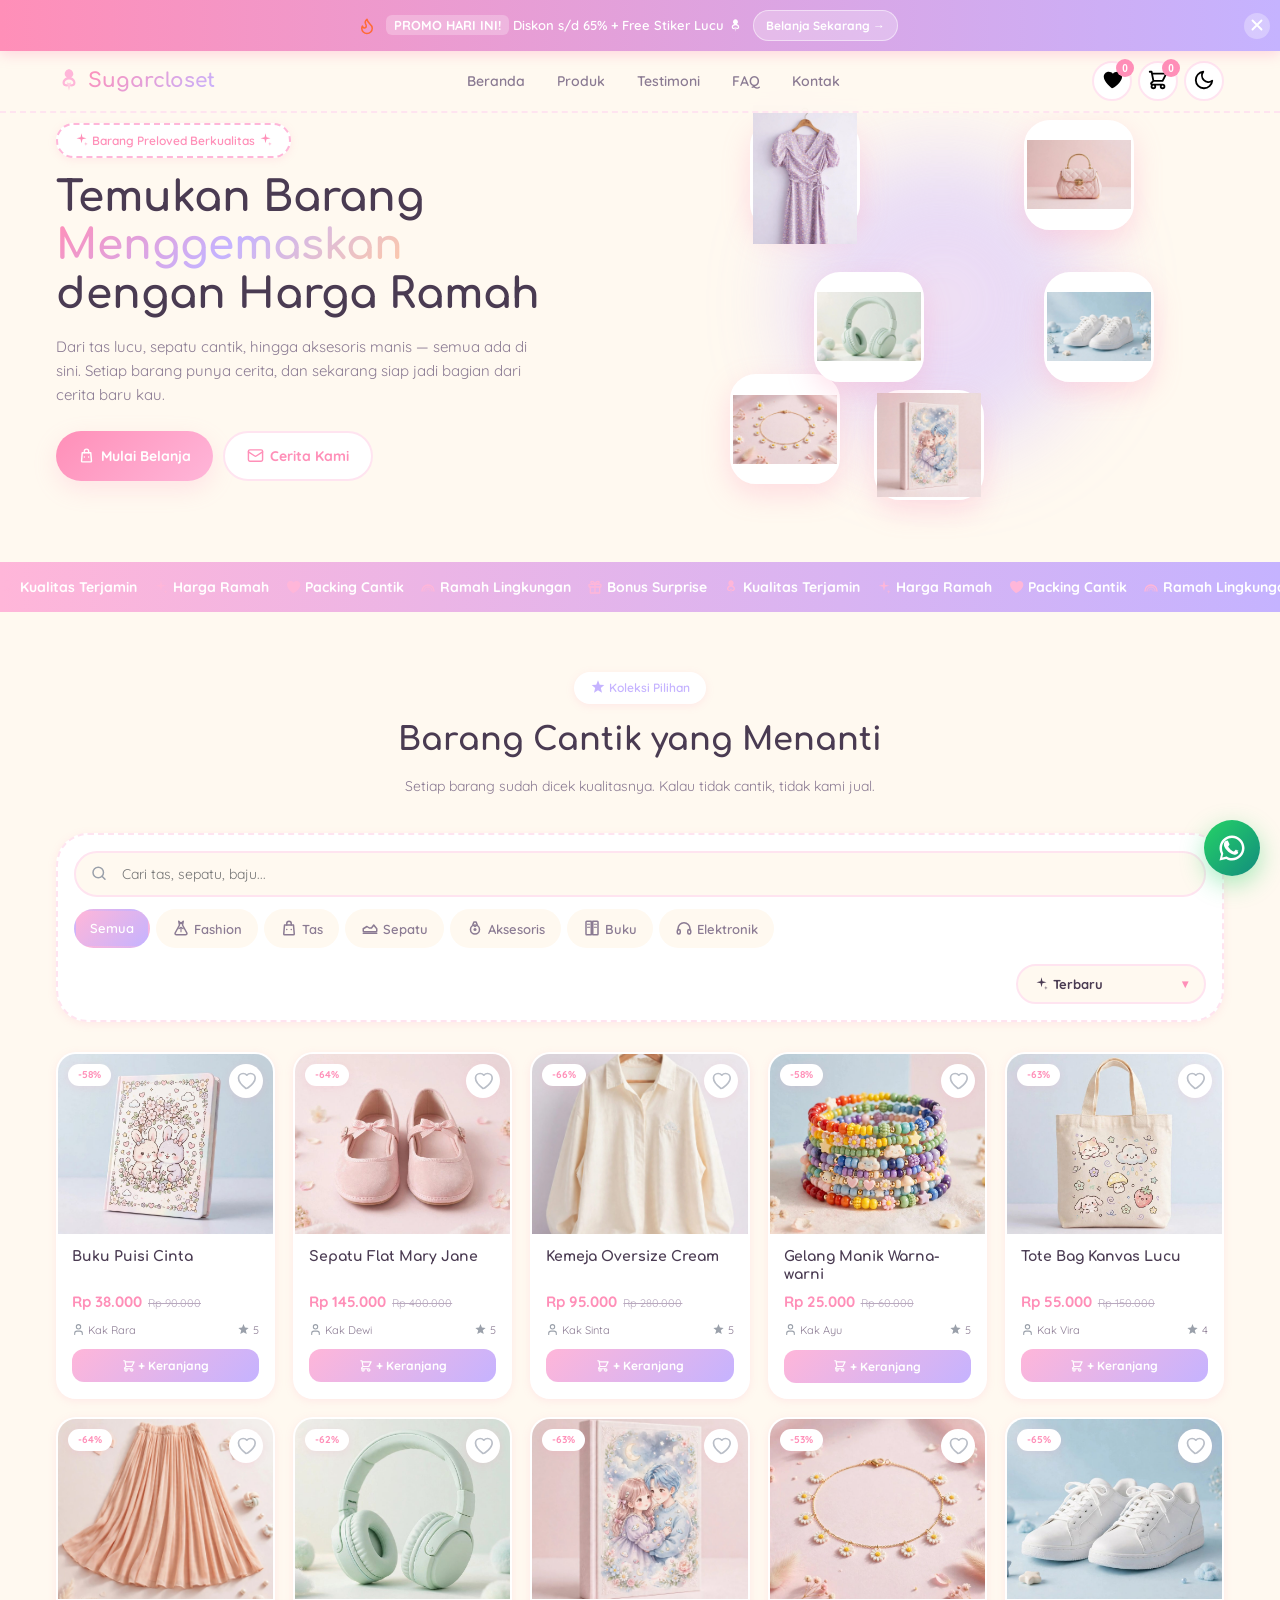
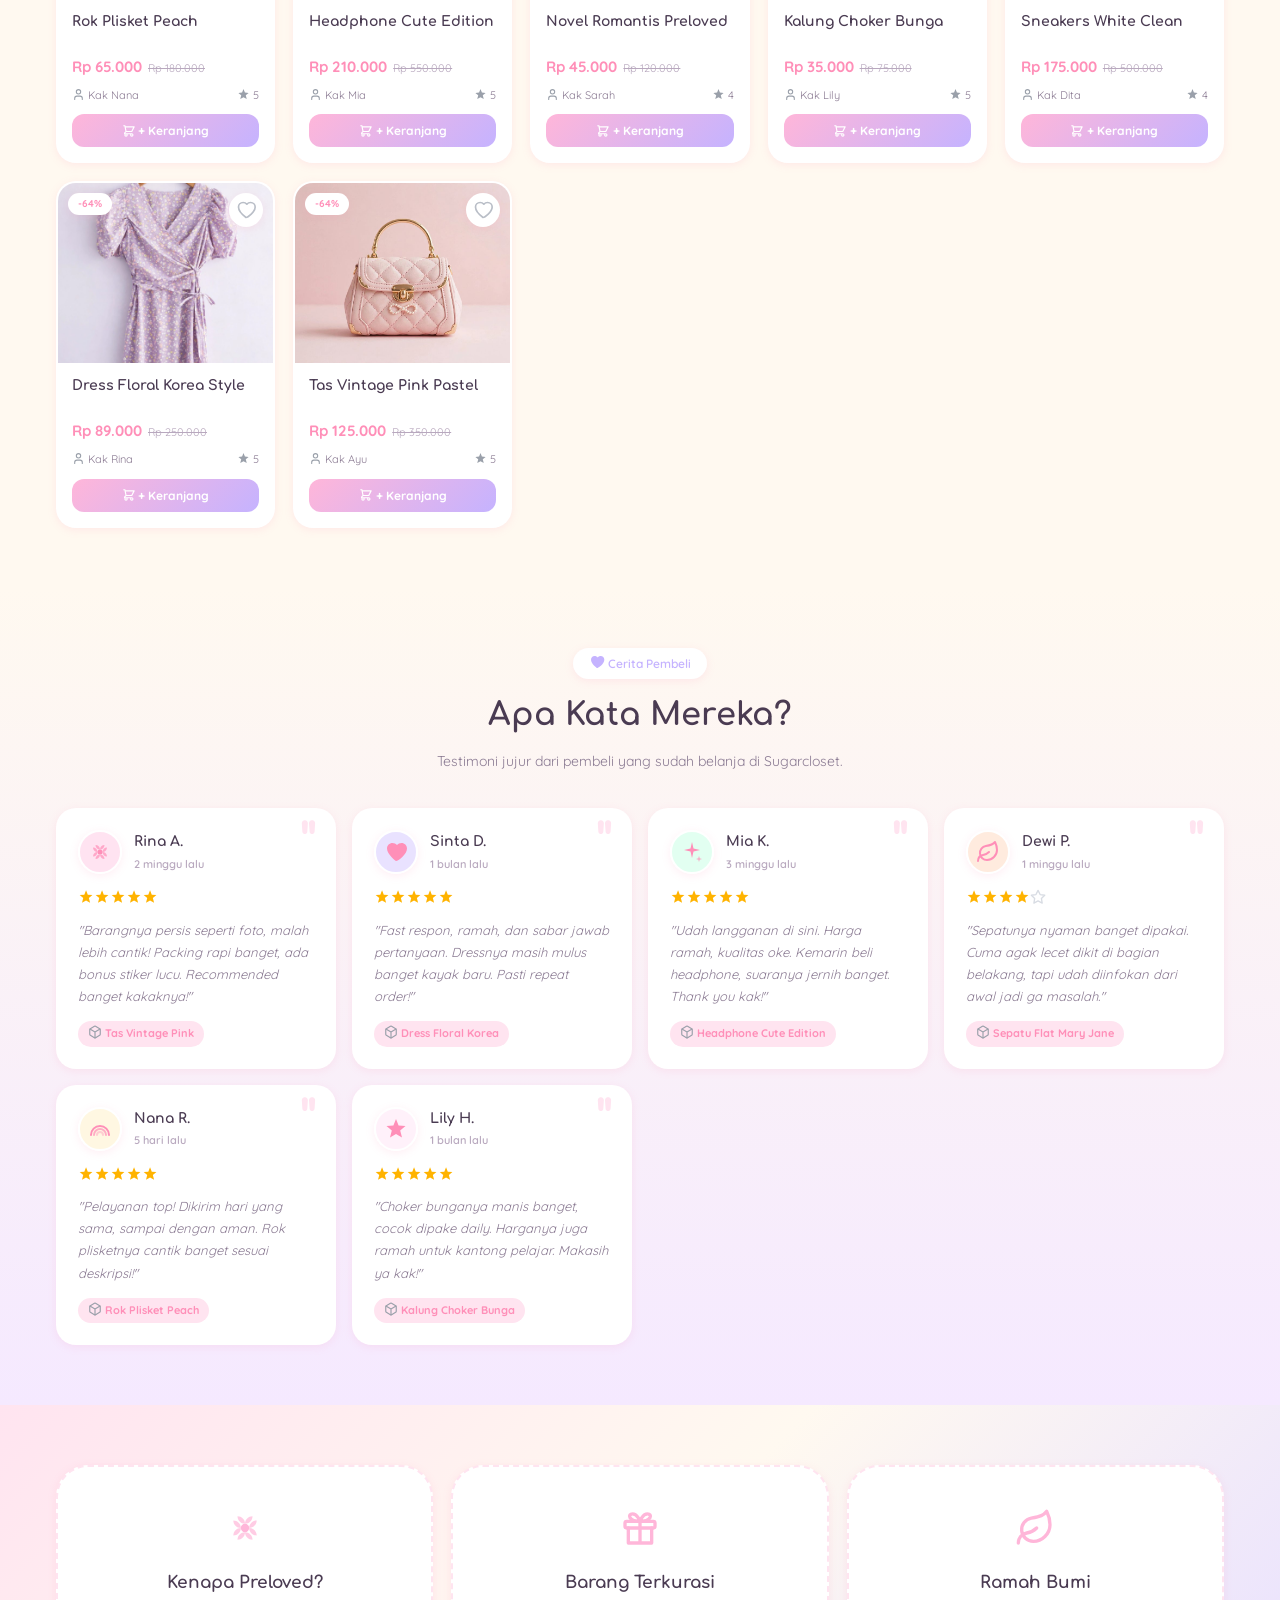
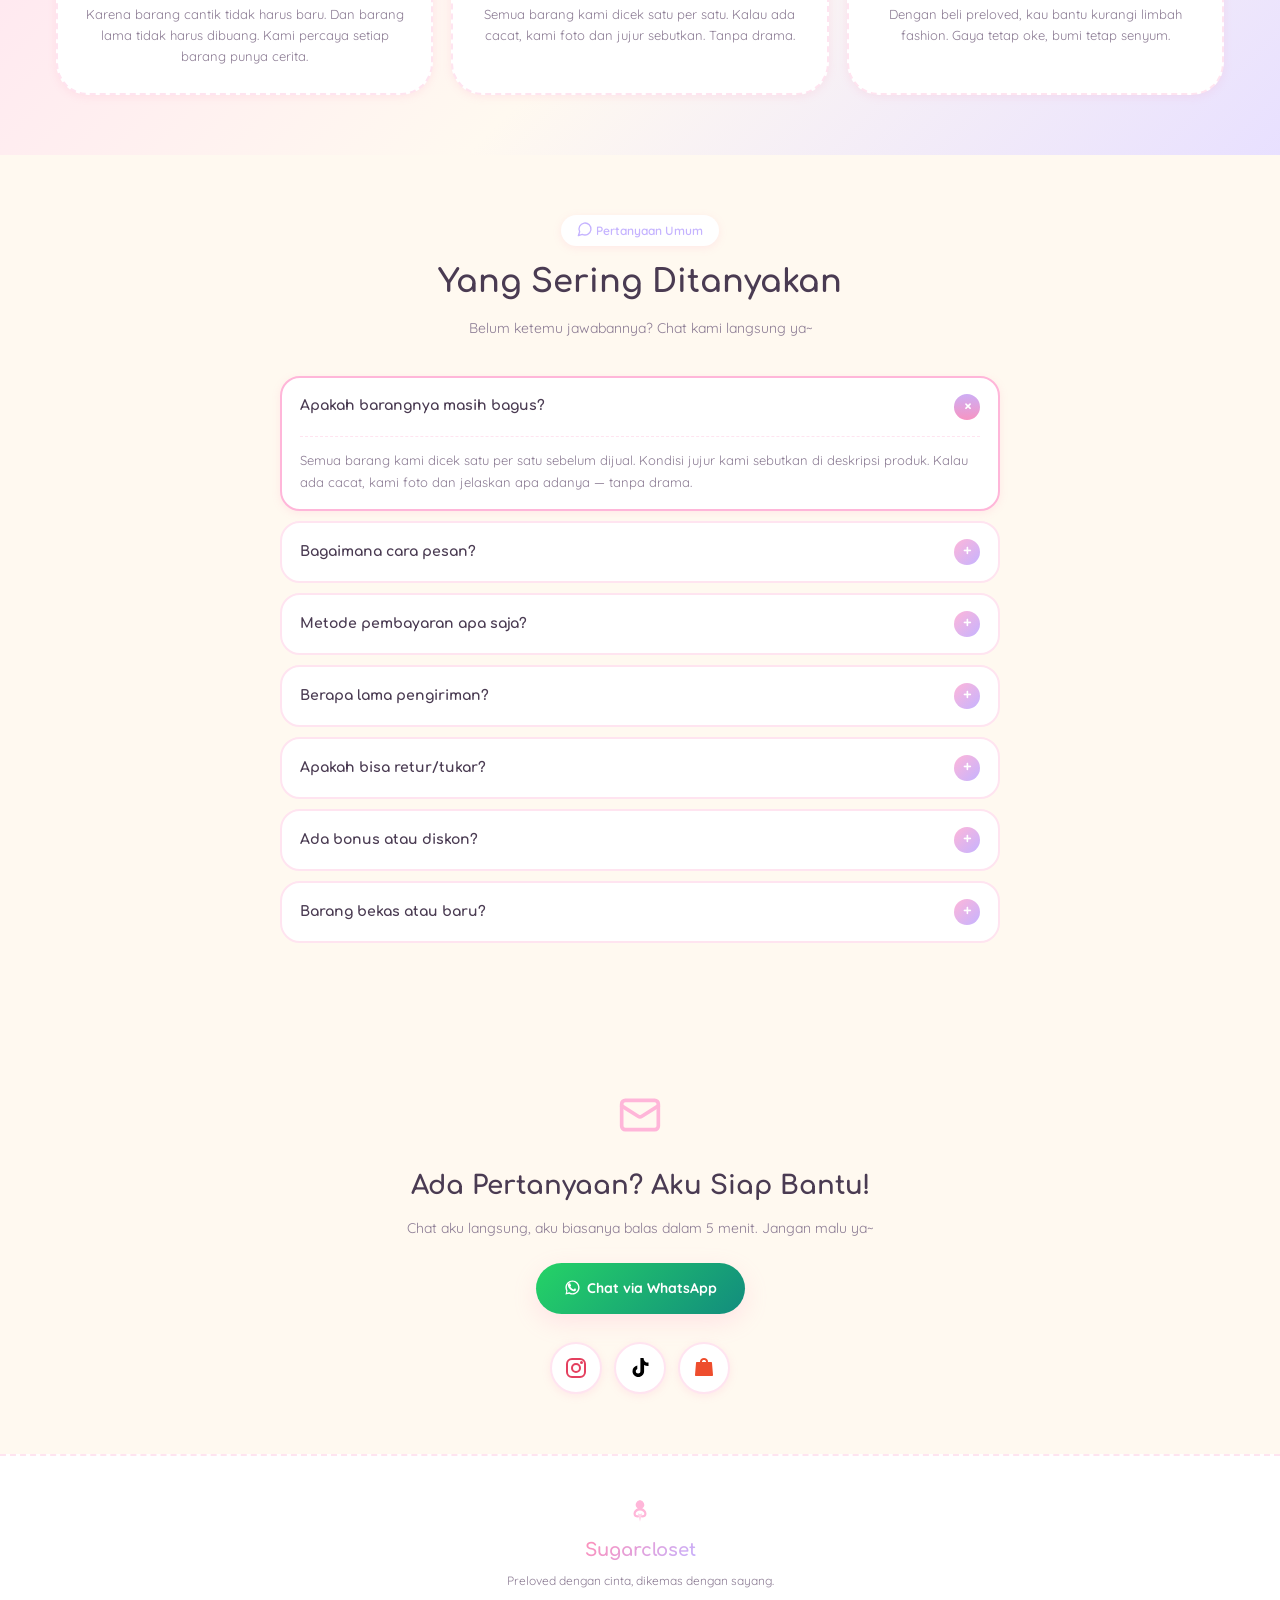
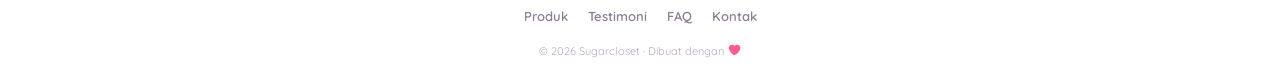
==== commit d3dc66a4: "Hero cards pakai foto asli + dark mode (toggle, localStorage, ikut sistem)" ====
--- a/index.html
+++ b/index.html
@@ -20,6 +20,7 @@
 <link rel="preconnect" href="https://fonts.gstatic.com" crossorigin>
 <link href="https://fonts.googleapis.com/css2?family=Quicksand:wght@400;500;600;700&family=Comfortaa:wght@400;600;700&display=swap" rel="stylesheet">
 <link rel="stylesheet" href="style.css">
+    <script>try{var _t=localStorage.getItem('sugarcloset_theme');if(!_t)_t=matchMedia('(prefers-color-scheme: dark)').matches?'dark':'light';document.documentElement.setAttribute('data-theme',_t);}catch(e){}</script>
 <link rel="icon" href="data:image/svg+xml,<svg xmlns='http://www.w3.org/2000/svg' viewBox='0 0 24 24'><path d='M12 2C10 2 8 4 8 6.5C8 8 9 9 10 9.5C8 10 6 12 6 14.5C6 17 8 18 10 18C10.5 18 11 17.5 11 17C11 16.5 10.5 16 10 16C9 16 8 15.5 8 14.5C8 13 10 11.5 12 11.5C14 11.5 16 13 16 14.5C16 15.5 15 16 14 16C13.5 16 13 16.5 13 17C13 17.5 13.5 18 14 18C16 18 18 17 18 14.5C18 12 16 10 14 9.5C15 9 16 8 16 6.5C16 4 14 2 12 2Z' fill='%23FF8FB3'/><path d='M12 22L10 14L12 15L14 14L12 22Z' fill='%23FF8FB3' opacity='0.6'/></svg>">
 </head>
 <body>
@@ -56,6 +57,9 @@
             <button class="icon-btn" id="cartBtn" title="Keranjang">
                 <span data-icon="cart"></span><span class="badge" id="cartCount">0</span>
             </button>
+            <button class="icon-btn" id="themeToggle" title="Mode gelap / terang">
+                <span data-icon="moon"></span>
+            </button>
             <button class="icon-btn menu-btn" id="menuBtn" title="Menu">
                 <span data-icon="menu"></span>
             </button>
@@ -84,12 +88,12 @@
 
         <div class="hero-illustration">
             <div class="hero-blob"></div>
-            <div class="hero-card c1" data-icon="productDress"></div>
-            <div class="hero-card c2" data-icon="productBag"></div>
-            <div class="hero-card c3" data-icon="productShoes"></div>
-            <div class="hero-card c4" data-icon="productRing"></div>
-            <div class="hero-card c5" data-icon="productBook"></div>
-            <div class="hero-card c6" data-icon="productHeadphone"></div>
+            <div class="hero-card c1" onclick="openProduct(2)" title="Dress Floral Korea Style"><img src="images/produk-2.jpg" alt="Dress Floral Korea Style" loading="lazy"></div>
+            <div class="hero-card c2" onclick="openProduct(1)" title="Tas Vintage Pink Pastel"><img src="images/produk-1.jpg" alt="Tas Vintage Pink Pastel" loading="lazy"></div>
+            <div class="hero-card c3" onclick="openProduct(3)" title="Sneakers White Clean"><img src="images/produk-3.jpg" alt="Sneakers White Clean" loading="lazy"></div>
+            <div class="hero-card c4" onclick="openProduct(4)" title="Kalung Choker Bunga"><img src="images/produk-4.jpg" alt="Kalung Choker Bunga" loading="lazy"></div>
+            <div class="hero-card c5" onclick="openProduct(5)" title="Novel Romantis Preloved"><img src="images/produk-5.jpg" alt="Novel Romantis Preloved" loading="lazy"></div>
+            <div class="hero-card c6" onclick="openProduct(6)" title="Headphone Cute Edition"><img src="images/produk-6.jpg" alt="Headphone Cute Edition" loading="lazy"></div>
         </div>
     </div>
 </section>
--- a/style.css
+++ b/style.css
@@ -2236,3 +2236,90 @@
     cursor: not-allowed;
     transform: none !important;
 }
+
+/* ═══════════════════════════════════════════
+   SVG ICONS (pengganti emoji)
+   ═══════════════════════════════════════════ */
+.svg-ic {
+    width: 1.15em;
+    height: 1.15em;
+    vertical-align: -0.2em;
+    flex: none;
+    display: inline-block;
+}
+
+/* Warna bintang */
+.star-gold { color: #FFB300; }
+.star-dim { color: #D8DCE3; }
+
+/* Logo & header */
+.logo-icon .svg-ic { width: 26px; height: 26px; color: var(--pink); }
+.icon-btn .svg-ic { width: 22px; height: 22px; }
+
+/* Tombol favorit (love) */
+.fav-toggle { color: #B9BEC7; }
+.fav-toggle .svg-ic { width: 20px; height: 20px; }
+.fav-toggle.active { color: #FF5C8A; }
+
+/* Hero */
+.hero-card .svg-ic { width: 58px; height: 58px; color: var(--pink); }
+.hero-badge .svg-ic { width: 15px; height: 15px; }
+
+/* Marquee */
+.marquee .svg-ic { width: 16px; height: 16px; color: var(--pink); }
+
+/* Section badge & sort */
+.section-badge .svg-ic { width: 16px; height: 16px; }
+.custom-select-option .svg-ic, #sortLabel .svg-ic { width: 15px; height: 15px; }
+
+/* Kategori */
+.cat-btn .svg-ic { width: 18px; height: 18px; }
+
+/* Search */
+.search-icon .svg-ic { width: 18px; height: 18px; color: #9AA0AA; }
+.history-icon .svg-ic { width: 14px; height: 14px; color: #9AA0AA; }
+
+/* Empty states */
+.empty-icon .svg-ic { width: 60px; height: 60px; color: #C9CFD8; }
+.cart-empty-icon .svg-ic { width: 52px; height: 52px; color: #C9CFD8; }
+
+/* About */
+.about-icon .svg-ic { width: 40px; height: 40px; color: var(--pink); }
+.contact-emoji .svg-ic { width: 44px; height: 44px; color: var(--pink); }
+
+/* Produk */
+.product-meta .svg-ic { width: 13px; height: 13px; color: #9AA0AA; }
+.review-stars .svg-ic, .modal-stars .svg-ic { width: 15px; height: 15px; }
+.testimonial-product .svg-ic { width: 14px; height: 14px; color: #9AA0AA; }
+.ph-icon { width: 64px; height: 64px; color: var(--pink); opacity: 0.7; }
+.product-card:hover .ph-icon { transform: scale(1.12); }
+
+/* Star picker (input rating) */
+.star-picker .star { color: #FFB300; }
+.star-picker .star .svg-ic { width: 32px; height: 32px; }
+.star-picker .star.dim { color: #D8DCE3; }
+
+/* Modal & tombol */
+.modal-close .svg-ic, .promo-close .svg-ic { width: 18px; height: 18px; }
+.modal-title .svg-ic { width: 22px; height: 22px; color: var(--pink); }
+.cart-item-remove .svg-ic { width: 17px; height: 17px; }
+.btn .svg-ic { width: 17px; height: 17px; }
+
+/* Toast */
+.toast .svg-ic { width: 18px; height: 18px; color: var(--pink-dark); }
+
+/* Promo & footer */
+.promo-fire .svg-ic { width: 18px; height: 18px; color: #FF6B35; }
+.footer-copy .svg-ic { width: 14px; height: 14px; color: #FF5C8A; }
+.wa-float-tooltip .svg-ic { width: 15px; height: 15px; color: #25D366; }
+
+/* Floating hearts (sekarang SVG) */
+#floatingHearts span { display: inline-block; }
+#floatingHearts span .svg-ic { width: 100%; height: 100%; }
+
+/* Mobile */
+@media (max-width: 640px) {
+    .hero-card .svg-ic { width: 46px; height: 46px; }
+    .star-picker .star .svg-ic { width: 28px; height: 28px; }
+}
+.testimonial-avatar .svg-ic { width: 24px; height: 24px; color: var(--pink-dark); }
